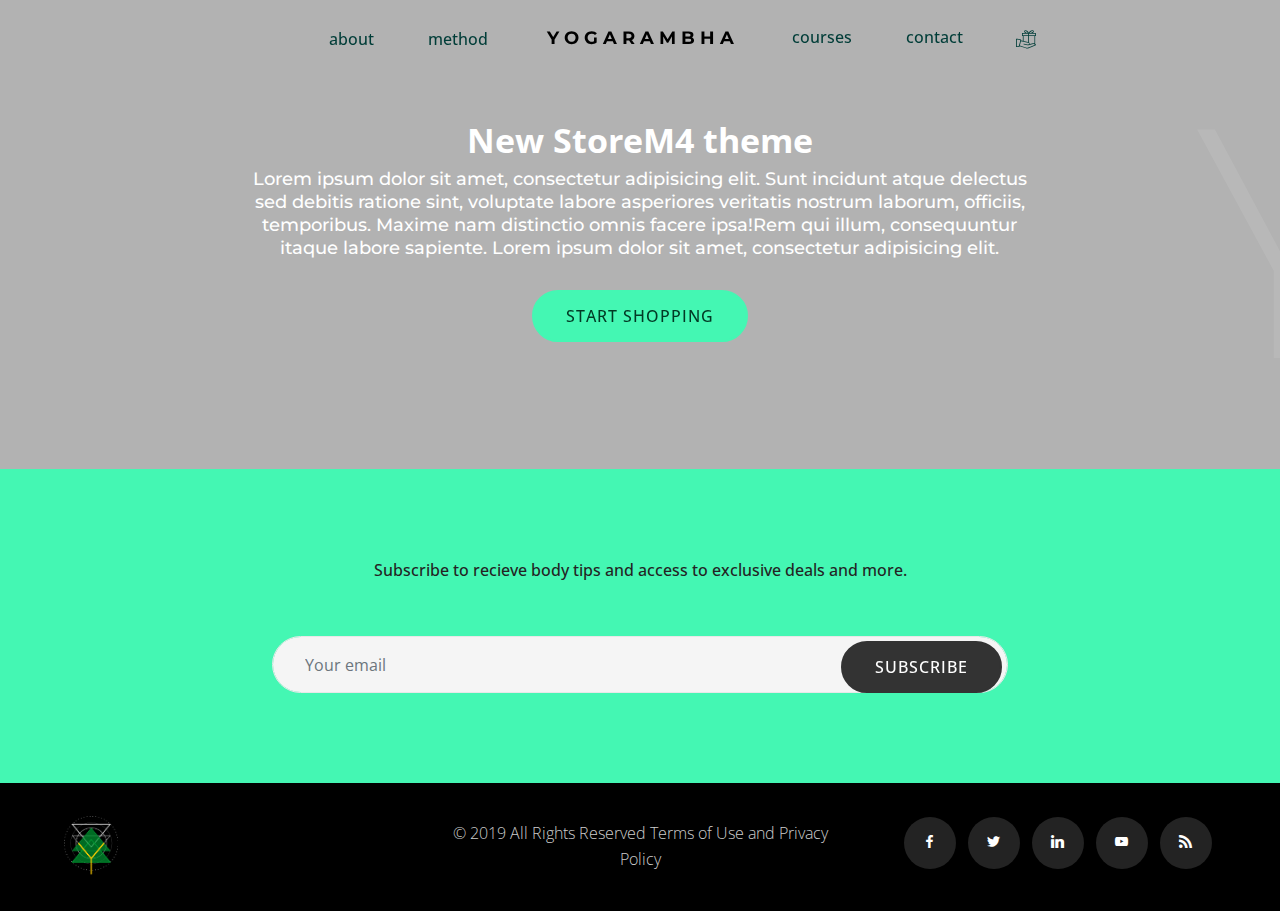
==== about.html @ dd29c2f8 "create github pages" ====
<!DOCTYPE html>
<html >
<head>
  
  <meta charset="UTF-8">
  <meta http-equiv="X-UA-Compatible" content="IE=edge">
  
  <meta name="viewport" content="width=device-width, initial-scale=1, minimum-scale=1">
  <link rel="shortcut icon" href="assets/images/yogarambha-logo-tree-1-122x1721.png" type="image/x-icon">
  <meta name="description" content="">
  <title>About Yogarambha</title>
  <link rel="stylesheet" href="assets/icon54-v4/style.css">
  <link rel="stylesheet" href="assets/web/assets/mobirise-icons/mobirise-icons.css">
  <link rel="stylesheet" href="assets/soundcloud-plugin/style.css">
  <link rel="stylesheet" href="assets/bootstrap/css/bootstrap.min.css">
  <link rel="stylesheet" href="assets/bootstrap/css/bootstrap-grid.min.css">
  <link rel="stylesheet" href="assets/bootstrap/css/bootstrap-reboot.min.css">
  <link rel="stylesheet" href="assets/dropdown/css/style.css">
  <link rel="stylesheet" href="assets/socicon/css/styles.css">
  <link rel="stylesheet" href="assets/theme/css/style.css">
  <link rel="stylesheet" href="assets/mobirise/css/mbr-additional.css" type="text/css">
  
  
  
</head>
<body>
  <section class="menu popup-btn-cards cid-r96PkNxbsT" once="menu" id="menu2-25">

    
    

    <nav class="navbar navbar-dropdown navbar-fixed-top navbar-expand-lg">
        <div class="mbr-overlay" style="opacity: 0.9;"></div>

      
      <div class="collapse navbar-collapse" id="navbarSupportedContent">
            
        <div class="left-menu">
          <ul class="navbar-nav nav-dropdown" data-app-modern-menu="true"><li class="nav-item">
                  <a class="nav-link link text-primary display-4" href="index.html">
                      about</a>
              </li>
              <li class="nav-item">
                  <a class="nav-link link text-primary display-4" href="index.html">method</a>
              </li></ul>
        </div>

        <div class="brand-container">
          <div class="navbar-brand">
              
              <span class="navbar-caption-wrap"><a class="navbar-caption text-info display-5" href="index.html">
                      Y O G A R A M B H A</a></span>
          </div>
        </div>

        <div class="right-menu">
          <ul class="navbar-nav nav-dropdown" data-app-modern-menu="true"><li class="nav-item">
                <a class="nav-link link text-primary display-4" href="index.html">courses</a>
            </li>
            <li class="nav-item">
                <a class="nav-link link text-primary display-4" href="index.html">contact</a>
            </li><li class="nav-item"><a class="nav-link link text-primary display-4" href="https://vivekadvani.com" target="_blank"><span class="icon54-v4-giving-gift mbr-iconfont mbr-iconfont-btn" style="font-size: 20px; color: rgb(0, 61, 56);"></span></a></li></ul>
        </div>
      </div>

          <button class="navbar-toggler" type="button" data-toggle="collapse" data-target="#navbarSupportedContent" aria-controls="navbarNavAltMarkup" aria-expanded="false" aria-label="Toggle navigation">
            <div class="hamburger">
                <span></span>
                <span></span>
                <span></span>
                <span></span>
            </div>
          </button>
    </nav>
</section>

<section class="header9 cid-rjGkgt95mZ" data-bg-video="https://youtu.be/On-RaNTeHNg" id="header9-28">

    

    <div class="mbr-overlay" style="opacity: 0.5; background-color: rgb(118, 118, 118);">
    </div>

    <div class="animated-text-background display-1" style="color: rgb(239, 239, 239); opacity: 0.1; font-size: 20rem;">
        <span class="animated-element" data-speed="60" data-word="Y  O  G  A  R  A  M  B  H  A">
        </span>
    </div>
    <div class="container-fluid">
        <div class="row justify-content-center">
            <div class="col-md-10 col-lg-8 align-center mbr-white">
                <h1 class="mbr-section-title mbr-bold mbr-fonts-style display-1">
                    New StoreM4 theme
                </h1>
                <h2 class="mbr-section-subtitle pb-3 mbr-fonts-style display-5">
                    Lorem ipsum dolor sit amet, consectetur adipisicing elit. Sunt incidunt atque delectus sed debitis ratione sint, voluptate labore asperiores veritatis nostrum laborum, officiis, temporibus. Maxime nam distinctio omnis facere ipsa!Rem qui illum, consequuntur itaque labore sapiente. Lorem ipsum dolor sit amet, consectetur adipisicing elit.
                </h2>
                <div class="mbr-section-btn">
                    <a class="btn-secondary btn btn-md display-4" type="submit">START SHOPPING</a>
                </div>
            </div>
        </div>
    </div>
    
</section>

<section once="" class="cid-rjFoEXDUlY" id="form4-26">

    

    

    <div class="container">
        <div class="row align-center justify-content-center align-items-center">
            <div class="col-md-10 form-section">
                
                
                <h2 class="mbr-section-subtitle mbr-fonts-style pt-3 display-7">Subscribe to recieve body tips and access to exclusive deals and more.</h2>
                <div class="input-form pt-5">
                    <div class="form1" data-form-type="formoid">
                        <div data-form-alert="" hidden="">Thanks for signing up!
                        </div>
                        <form class="mbr-form" action="https://mobirise.com/" method="post" data-form-title="My Mobirise Form"><input type="hidden" name="email" data-form-email="true" value="MdeEKXF8Y7vHuPj5jtmHyHuUCfGnSWQQDnav9XW/zNsUb2P+awMBgOfG4jDu1L5pLxrfE/+k/tJ3aEvQmfUZvziSKOnMFushT7rPqJIQK0EvAq/knWTbObdWiRXxnwl1">
                              <input type="email" class="form-control input-sm input-inverse special-form" name="email" data-form-field="Email" placeholder="Your email" required="" id="email-form4-26">
                              <div class="mbr-section-btn input-group-btn">
                                   <button href="#" class="btn btn-black display-4" type="submit" role="button">SUBSCRIBE
                                   </button>
                              </div>
                        </form>
                    </div>
                  </div>
            </div>
        </div>
    </div>
</section>

<section class="cid-r9urQGNcQ9" id="footer2-27">

    

    

    <div class="container-fluid">
        <div class="row align-center justify-content-center align-items-center">
            <div class="logo-section col-sm-12 col-lg-4">
                <a href="#"><img src="assets/images/yogarambha-logo-tree-1-122x172.png" height="128" alt="Yogarambha" title="" style="height: 3.8rem;">
                </a>
            </div>
            <div class="col-sm-12 col-lg-4 mbr-text mbr-fonts-style mbr-light display-7">
                © 2019 All Rights Reserved Terms of Use and Privacy Policy
            </div>
            <div class="social-media col-sm-12 col-lg-4">
                <ul>
                    <li>
                      <a class="icon-transition" href="#">
                        <span class="mbr-iconfont socicon-facebook socicon"></span>
                      </a>
                    </li>
                    <li>
                      <a class="icon-transition" href="#">
                        <span class="mbr-iconfont socicon-twitter socicon"></span>
                      </a>
                    </li>
                    <li>
                      <a class="icon-transition" href="#">
                        <span class="mbr-iconfont socicon-linkedin socicon"></span>
                      </a>
                    </li>
                    <li>
                      <a class="icon-transition" href="#">
                        <span class="mbr-iconfont socicon-youtube socicon"></span>
                      </a>
                    </li>
                    <li>
                      <a class="icon-transition" href="#">
                        <span class="mbr-iconfont socicon-rss socicon" style=""></span>
                      </a>
                    </li>
                </ul>
            </div>
        </div>
    </div>
</section>


  <script src="assets/web/assets/jquery/jquery.min.js"></script>
  <script src="assets/popper/popper.min.js"></script>
  <script src="assets/bootstrap/js/bootstrap.min.js"></script>
  <script src="assets/dropdown/js/script.min.js"></script>
  <script src="assets/mbr-animated-bg-text/mbr-animated-bg-text.js"></script>
  <script src="assets/ytplayer/jquery.mb.ytplayer.min.js"></script>
  <script src="assets/vimeoplayer/jquery.mb.vimeo_player.js"></script>
  <script src="assets/smoothscroll/smooth-scroll.js"></script>
  <script src="assets/touchswipe/jquery.touch-swipe.min.js"></script>
  <script src="assets/theme/js/script.js"></script>
  <script src="assets/formoid/formoid.min.js"></script>
  
  
</body>
</html>
---- assets/icon54-v4/style.css ----
@font-face {
    font-family: 'icon54-v4';
    src: url('fonts/icon54-v4.eot?9rlj2v');
    src: url('fonts/icon54-v4.eot?9rlj2v#iefix') format('embedded-opentype'),
        url('fonts/icon54-v4.ttf?9rlj2v') format('truetype'),
        url('fonts/icon54-v4.woff?9rlj2v') format('woff'),
        url('fonts/icon54-v4.svg?9rlj2v#icon54-v4') format('svg');
    font-weight: normal;
    font-style: normal;
}

[class^='icon54-v4-'],
[class*=' icon54-v4-'] {
    /* use !important to prevent issues with browser extensions that change fonts */
    font-family: 'icon54-v4' !important;
    speak: none;
    font-style: normal;
    font-weight: normal;
    font-variant: normal;
    text-transform: none;
    line-height: 1;

    /* Better Font Rendering =========== */
    -webkit-font-smoothing: antialiased;
    -moz-osx-font-smoothing: grayscale;
}

.icon54-v4-d-box::before {
    content: '\e900';
}
.icon54-v4-d-cube::before {
    content: '\e901';
}
.icon54-v4-accessible::before {
    content: '\e902';
}
.icon54-v4-active-protection::before {
    content: '\e903';
}
.icon54-v4-add-event::before {
    content: '\e904';
}
.icon54-v4-add-shopping-cart::before {
    content: '\e905';
}
.icon54-v4-add-user-2::before {
    content: '\e906';
}
.icon54-v4-add-user::before {
    content: '\e907';
}
.icon54-v4-add-users::before {
    content: '\e908';
}
.icon54-v4-add::before {
    content: '\e909';
}
.icon54-v4-adjustments::before {
    content: '\e90a';
}
.icon54-v4-airplane::before {
    content: '\e90b';
}
.icon54-v4-alarm::before {
    content: '\e90c';
}
.icon54-v4-alcohol-drink::before {
    content: '\e90d';
}
.icon54-v4-anchor::before {
    content: '\e90e';
}
.icon54-v4-android::before {
    content: '\e90f';
}
.icon54-v4-announcement::before {
    content: '\e910';
}
.icon54-v4-anonymus-2::before {
    content: '\e911';
}
.icon54-v4-anonymus::before {
    content: '\e912';
}
.icon54-v4-answer-2::before {
    content: '\e913';
}
.icon54-v4-answer-3::before {
    content: '\e914';
}
.icon54-v4-answer::before {
    content: '\e915';
}
.icon54-v4-apron::before {
    content: '\e916';
}
.icon54-v4-archive-file::before {
    content: '\e917';
}
.icon54-v4-archive::before {
    content: '\e918';
}
.icon54-v4-armchair-1::before {
    content: '\e919';
}
.icon54-v4-armchair-2::before {
    content: '\e91a';
}
.icon54-v4-armchair-3::before {
    content: '\e91b';
}
.icon54-v4-armchair-4::before {
    content: '\e91c';
}
.icon54-v4-artifical-intelligence-1::before {
    content: '\e91d';
}
.icon54-v4-artifical-intelligence-2::before {
    content: '\e91e';
}
.icon54-v4-artist::before {
    content: '\e91f';
}
.icon54-v4-assignment::before {
    content: '\e920';
}
.icon54-v4-astronaut::before {
    content: '\e921';
}
.icon54-v4-at-symbol-2::before {
    content: '\e922';
}
.icon54-v4-at-symbol-3::before {
    content: '\e923';
}
.icon54-v4-at-symbol::before {
    content: '\e924';
}
.icon54-v4-at::before {
    content: '\e925';
}
.icon54-v4-atlas::before {
    content: '\e926';
}
.icon54-v4-attach-2::before {
    content: '\e927';
}
.icon54-v4-attach-3::before {
    content: '\e928';
}
.icon54-v4-attach-user::before {
    content: '\e929';
}
.icon54-v4-audio::before {
    content: '\e92a';
}
.icon54-v4-avatar-chef::before {
    content: '\e92b';
}
.icon54-v4-back-arrow::before {
    content: '\e92c';
}
.icon54-v4-badminton::before {
    content: '\e92d';
}
.icon54-v4-baguette::before {
    content: '\e92e';
}
.icon54-v4-bald-man::before {
    content: '\e92f';
}
.icon54-v4-balloons-1::before {
    content: '\e930';
}
.icon54-v4-balloons-2::before {
    content: '\e931';
}
.icon54-v4-baloon::before {
    content: '\e932';
}
.icon54-v4-banknote::before {
    content: '\e933';
}
.icon54-v4-bar-chart-2::before {
    content: '\e934';
}
.icon54-v4-bar-chart::before {
    content: '\e935';
}
.icon54-v4-barbeque::before {
    content: '\e936';
}
.icon54-v4-bat::before {
    content: '\e937';
}
.icon54-v4-batman::before {
    content: '\e938';
}
.icon54-v4-battery-charge::before {
    content: '\e939';
}
.icon54-v4-battery-full::before {
    content: '\e93a';
}
.icon54-v4-battery-half::before {
    content: '\e93b';
}
.icon54-v4-battery-low::before {
    content: '\e93c';
}
.icon54-v4-beach-sign::before {
    content: '\e93d';
}
.icon54-v4-bed-1::before {
    content: '\e93e';
}
.icon54-v4-bed-2::before {
    content: '\e93f';
}
.icon54-v4-bed-3::before {
    content: '\e940';
}
.icon54-v4-bed-4::before {
    content: '\e941';
}
.icon54-v4-bed-5::before {
    content: '\e942';
}
.icon54-v4-beer-glass::before {
    content: '\e943';
}
.icon54-v4-beer::before {
    content: '\e944';
}
.icon54-v4-bell-2::before {
    content: '\e945';
}
.icon54-v4-bell-3::before {
    content: '\e946';
}
.icon54-v4-bell-4::before {
    content: '\e947';
}
.icon54-v4-bell-alarm::before {
    content: '\e948';
}
.icon54-v4-bell::before {
    content: '\e949';
}
.icon54-v4-bender::before {
    content: '\e94a';
}
.icon54-v4-bikini::before {
    content: '\e94b';
}
.icon54-v4-bill-2::before {
    content: '\e94c';
}
.icon54-v4-bill::before {
    content: '\e94d';
}
.icon54-v4-birthay-hat-2::before {
    content: '\e94e';
}
.icon54-v4-birthday-1::before {
    content: '\e94f';
}
.icon54-v4-birthday-2::before {
    content: '\e950';
}
.icon54-v4-birthday-cake-1::before {
    content: '\e951';
}
.icon54-v4-birthday-cake-2::before {
    content: '\e952';
}
.icon54-v4-birthday-card::before {
    content: '\e953';
}
.icon54-v4-birthday-decoration-1::before {
    content: '\e954';
}
.icon54-v4-birthday-decoration-2::before {
    content: '\e955';
}
.icon54-v4-birthday-decoration-3::before {
    content: '\e956';
}
.icon54-v4-birthday-greetings-1::before {
    content: '\e957';
}
.icon54-v4-birthday-hat3::before {
    content: '\e958';
}
.icon54-v4-birthday-invitation::before {
    content: '\e959';
}
.icon54-v4-birthday-message-1::before {
    content: '\e95a';
}
.icon54-v4-birthday-message-2::before {
    content: '\e95b';
}
.icon54-v4-birthday-party::before {
    content: '\e95c';
}
.icon54-v4-birthday-picture::before {
    content: '\e95d';
}
.icon54-v4-birthday-song::before {
    content: '\e95e';
}
.icon54-v4-birthyday-hat-1::before {
    content: '\e95f';
}
.icon54-v4-bitcoin-2::before {
    content: '\e960';
}
.icon54-v4-bitcoin-3::before {
    content: '\e961';
}
.icon54-v4-bitcoin::before {
    content: '\e962';
}
.icon54-v4-black-cat::before {
    content: '\e963';
}
.icon54-v4-blende::before {
    content: '\e964';
}
.icon54-v4-blender::before {
    content: '\e965';
}
.icon54-v4-bllboy::before {
    content: '\e966';
}
.icon54-v4-bloody-axe::before {
    content: '\e967';
}
.icon54-v4-bloody-knife::before {
    content: '\e968';
}
.icon54-v4-blueprint::before {
    content: '\e969';
}
.icon54-v4-bluetooth::before {
    content: '\e96a';
}
.icon54-v4-boat::before {
    content: '\e96b';
}
.icon54-v4-bone-hand::before {
    content: '\e96c';
}
.icon54-v4-bones::before {
    content: '\e96d';
}
.icon54-v4-book::before {
    content: '\e96e';
}
.icon54-v4-bookmarrk::before {
    content: '\e96f';
}
.icon54-v4-bottle-opener::before {
    content: '\e970';
}
.icon54-v4-bow-tie::before {
    content: '\e971';
}
.icon54-v4-box::before {
    content: '\e972';
}
.icon54-v4-brake-link::before {
    content: '\e973';
}
.icon54-v4-bread-and-wine::before {
    content: '\e974';
}
.icon54-v4-bread-knife::before {
    content: '\e975';
}
.icon54-v4-bricks::before {
    content: '\e976';
}
.icon54-v4-bride::before {
    content: '\e977';
}
.icon54-v4-briefcase::before {
    content: '\e978';
}
.icon54-v4-bring-down-2::before {
    content: '\e979';
}
.icon54-v4-bring-down-3::before {
    content: '\e97a';
}
.icon54-v4-bring-down::before {
    content: '\e97b';
}
.icon54-v4-bring-up-2::before {
    content: '\e97c';
}
.icon54-v4-bring-up-3::before {
    content: '\e97d';
}
.icon54-v4-bring-up::before {
    content: '\e97e';
}
.icon54-v4-brush::before {
    content: '\e97f';
}
.icon54-v4-bucket::before {
    content: '\e980';
}
.icon54-v4-bug::before {
    content: '\e981';
}
.icon54-v4-building-construction::before {
    content: '\e982';
}
.icon54-v4-building::before {
    content: '\e983';
}
.icon54-v4-bunk-beds::before {
    content: '\e984';
}
.icon54-v4-bunny-2::before {
    content: '\e985';
}
.icon54-v4-bunny::before {
    content: '\e986';
}
.icon54-v4-business-man-1::before {
    content: '\e987';
}
.icon54-v4-business-man-2::before {
    content: '\e988';
}
.icon54-v4-business-woman-1::before {
    content: '\e989';
}
.icon54-v4-business-woman-2::before {
    content: '\e98a';
}
.icon54-v4-cad-1::before {
    content: '\e98b';
}
.icon54-v4-cad-2::before {
    content: '\e98c';
}
.icon54-v4-cad-3::before {
    content: '\e98d';
}
.icon54-v4-cad-compasses::before {
    content: '\e98e';
}
.icon54-v4-cad-file::before {
    content: '\e98f';
}
.icon54-v4-cad-paper::before {
    content: '\e990';
}
.icon54-v4-cad-papers::before {
    content: '\e991';
}
.icon54-v4-cad-pencil::before {
    content: '\e992';
}
.icon54-v4-cake-knife::before {
    content: '\e993';
}
.icon54-v4-cake-piece::before {
    content: '\e994';
}
.icon54-v4-cake-slice::before {
    content: '\e995';
}
.icon54-v4-cake::before {
    content: '\e996';
}
.icon54-v4-calculator::before {
    content: '\e997';
}
.icon54-v4-calendar::before {
    content: '\e998';
}
.icon54-v4-callendar::before {
    content: '\e999';
}
.icon54-v4-camera-1::before {
    content: '\e99a';
}
.icon54-v4-camera-2::before {
    content: '\e99b';
}
.icon54-v4-candle-light::before {
    content: '\e99c';
}
.icon54-v4-candle::before {
    content: '\e99d';
}
.icon54-v4-candy-holder::before {
    content: '\e99e';
}
.icon54-v4-candy::before {
    content: '\e99f';
}
.icon54-v4-canlestick::before {
    content: '\e9a0';
}
.icon54-v4-captain-america::before {
    content: '\e9a1';
}
.icon54-v4-captain::before {
    content: '\e9a2';
}
.icon54-v4-captin-hat::before {
    content: '\e9a3';
}
.icon54-v4-car-2::before {
    content: '\e9a4';
}
.icon54-v4-car-3::before {
    content: '\e9a5';
}
.icon54-v4-car::before {
    content: '\e9a6';
}
.icon54-v4-castle::before {
    content: '\e9a7';
}
.icon54-v4-cauldron::before {
    content: '\e9a8';
}
.icon54-v4-celebration-glasses::before {
    content: '\e9a9';
}
.icon54-v4-cemetery-1::before {
    content: '\e9aa';
}
.icon54-v4-cemetery-2::before {
    content: '\e9ab';
}
.icon54-v4-cezve::before {
    content: '\e9ac';
}
.icon54-v4-champagne-in-ice-bucket::before {
    content: '\e9ad';
}
.icon54-v4-champagne-open::before {
    content: '\e9ae';
}
.icon54-v4-champagne::before {
    content: '\e9af';
}
.icon54-v4-charlie-chaplin::before {
    content: '\e9b0';
}
.icon54-v4-check-1::before {
    content: '\e9b1';
}
.icon54-v4-check-2::before {
    content: '\e9b2';
}
.icon54-v4-chef::before {
    content: '\e9b3';
}
.icon54-v4-chef\'s-hat-1::before {
 content: '\e9b4';

}
.icon54-v4-chef\'s-hat-2::before {
 content: '\e9b5';

}
.icon54-v4-chicken-2::before {
    content: '\e9b6';
}
.icon54-v4-chicken-3::before {
    content: '\e9b7';
}
.icon54-v4-chicken::before {
    content: '\e9b8';
}
.icon54-v4-chilled-champagne::before {
    content: '\e9b9';
}
.icon54-v4-chopsticks::before {
    content: '\e9ba';
}
.icon54-v4-church-bells::before {
    content: '\e9bb';
}
.icon54-v4-church::before {
    content: '\e9bc';
}
.icon54-v4-claptrap::before {
    content: '\e9bd';
}
.icon54-v4-clock::before {
    content: '\e9be';
}
.icon54-v4-close::before {
    content: '\e9bf';
}
.icon54-v4-cloud-2::before {
    content: '\e9c0';
}
.icon54-v4-cloud-3::before {
    content: '\e9c1';
}
.icon54-v4-cloud-off::before {
    content: '\e9c2';
}
.icon54-v4-cloud::before {
    content: '\e9c3';
}
.icon54-v4-clown-2::before {
    content: '\e9c4';
}
.icon54-v4-clown::before {
    content: '\e9c5';
}
.icon54-v4-cobweb-1::before {
    content: '\e9c6';
}
.icon54-v4-cobweb-2::before {
    content: '\e9c7';
}
.icon54-v4-cocktail::before {
    content: '\e9c8';
}
.icon54-v4-coding::before {
    content: '\e9c9';
}
.icon54-v4-coffee-maker::before {
    content: '\e9ca';
}
.icon54-v4-coffin::before {
    content: '\e9cb';
}
.icon54-v4-cold::before {
    content: '\e9cc';
}
.icon54-v4-collaboration::before {
    content: '\e9cd';
}
.icon54-v4-compass::before {
    content: '\e9ce';
}
.icon54-v4-computer::before {
    content: '\e9cf';
}
.icon54-v4-confetti-1::before {
    content: '\e9d0';
}
.icon54-v4-confetti-2::before {
    content: '\e9d1';
}
.icon54-v4-connection::before {
    content: '\e9d2';
}
.icon54-v4-construction-plan::before {
    content: '\e9d3';
}
.icon54-v4-cookbook::before {
    content: '\e9d4';
}
.icon54-v4-cooker-hood::before {
    content: '\e9d5';
}
.icon54-v4-cooker::before {
    content: '\e9d6';
}
.icon54-v4-cooler::before {
    content: '\e9d7';
}
.icon54-v4-copyright-2::before {
    content: '\e9d8';
}
.icon54-v4-copyright-3::before {
    content: '\e9d9';
}
.icon54-v4-copyright::before {
    content: '\e9da';
}
.icon54-v4-cord::before {
    content: '\e9db';
}
.icon54-v4-corkscrew::before {
    content: '\e9dc';
}
.icon54-v4-corn-candy::before {
    content: '\e9dd';
}
.icon54-v4-corner-tub::before {
    content: '\e9de';
}
.icon54-v4-course::before {
    content: '\e9df';
}
.icon54-v4-cowboy::before {
    content: '\e9e0';
}
.icon54-v4-creative-commun-2::before {
    content: '\e9e1';
}
.icon54-v4-creative-commun-3::before {
    content: '\e9e2';
}
.icon54-v4-creative-commun::before {
    content: '\e9e3';
}
.icon54-v4-credit-card::before {
    content: '\e9e4';
}
.icon54-v4-crescent::before {
    content: '\e9e5';
}
.icon54-v4-criminal::before {
    content: '\e9e6';
}
.icon54-v4-crop::before {
    content: '\e9e7';
}
.icon54-v4-crow::before {
    content: '\e9e8';
}
.icon54-v4-cup::before {
    content: '\e9e9';
}
.icon54-v4-cupcake::before {
    content: '\e9ea';
}
.icon54-v4-cut::before {
    content: '\e9eb';
}
.icon54-v4-cutlery-decoration::before {
    content: '\e9ec';
}
.icon54-v4-cutlery-set::before {
    content: '\e9ed';
}
.icon54-v4-cutlery::before {
    content: '\e9ee';
}
.icon54-v4-cutting-board-1::before {
    content: '\e9ef';
}
.icon54-v4-cutting-board-2::before {
    content: '\e9f0';
}
.icon54-v4-daffodil::before {
    content: '\e9f1';
}
.icon54-v4-darth-vader::before {
    content: '\e9f2';
}
.icon54-v4-dashed-frame-1::before {
    content: '\e9f3';
}
.icon54-v4-dashed-frame-2::before {
    content: '\e9f4';
}
.icon54-v4-dashed-frame-3::before {
    content: '\e9f5';
}
.icon54-v4-dashed-frame-4::before {
    content: '\e9f6';
}
.icon54-v4-dashed-frame-5::before {
    content: '\e9f7';
}
.icon54-v4-dashed-frame-6::before {
    content: '\e9f8';
}
.icon54-v4-dashed-frame-7::before {
    content: '\e9f9';
}
.icon54-v4-dashed-frame-8::before {
    content: '\e9fa';
}
.icon54-v4-dashed-frame-9::before {
    content: '\e9fb';
}
.icon54-v4-dashed-frame-10::before {
    content: '\e9fc';
}
.icon54-v4-dashed-frame-11::before {
    content: '\e9fd';
}
.icon54-v4-dashed-frame-12::before {
    content: '\e9fe';
}
.icon54-v4-dashed-frame-13::before {
    content: '\e9ff';
}
.icon54-v4-dashed-frame-14::before {
    content: '\ea00';
}
.icon54-v4-dashed-frame-15::before {
    content: '\ea01';
}
.icon54-v4-dashed-frame-16::before {
    content: '\ea02';
}
.icon54-v4-dashed-frame-17::before {
    content: '\ea03';
}
.icon54-v4-dashed-frame-18::before {
    content: '\ea04';
}
.icon54-v4-dashed-frame-19::before {
    content: '\ea05';
}
.icon54-v4-dashed-frame-20::before {
    content: '\ea06';
}
.icon54-v4-dashed-frame-21::before {
    content: '\ea07';
}
.icon54-v4-dashed-frame-22::before {
    content: '\ea08';
}
.icon54-v4-dashed-frame-23::before {
    content: '\ea09';
}
.icon54-v4-dashed-frame-24::before {
    content: '\ea0a';
}
.icon54-v4-dashed-frame-25::before {
    content: '\ea0b';
}
.icon54-v4-dashed-frame-26::before {
    content: '\ea0c';
}
.icon54-v4-dashed-frame-27::before {
    content: '\ea0d';
}
.icon54-v4-dashed-frame-28::before {
    content: '\ea0e';
}
.icon54-v4-dashed-frame-29::before {
    content: '\ea0f';
}
.icon54-v4-dashed-frame-30::before {
    content: '\ea10';
}
.icon54-v4-dashed-frame-31::before {
    content: '\ea11';
}
.icon54-v4-dashed-frame-32::before {
    content: '\ea12';
}
.icon54-v4-dashed-frame-33::before {
    content: '\ea13';
}
.icon54-v4-dashed-frame-34::before {
    content: '\ea14';
}
.icon54-v4-dashed-frame-35::before {
    content: '\ea15';
}
.icon54-v4-database-2::before {
    content: '\ea16';
}
.icon54-v4-database-3::before {
    content: '\ea17';
}
.icon54-v4-database::before {
    content: '\ea18';
}
.icon54-v4-deactivate-protection::before {
    content: '\ea19';
}
.icon54-v4-deckchair::before {
    content: '\ea1a';
}
.icon54-v4-delete-user-2::before {
    content: '\ea1b';
}
.icon54-v4-delete-user::before {
    content: '\ea1c';
}
.icon54-v4-delete-users::before {
    content: '\ea1d';
}
.icon54-v4-design-mug::before {
    content: '\ea1e';
}
.icon54-v4-design::before {
    content: '\ea1f';
}
.icon54-v4-desk-1::before {
    content: '\ea20';
}
.icon54-v4-desk-2::before {
    content: '\ea21';
}
.icon54-v4-desk-3::before {
    content: '\ea22';
}
.icon54-v4-dessert::before {
    content: '\ea23';
}
.icon54-v4-devil\'s-fork::before {
 content: '\ea24';

}
.icon54-v4-diamond::before {
    content: '\ea25';
}
.icon54-v4-dice::before {
    content: '\ea26';
}
.icon54-v4-dictator::before {
    content: '\ea27';
}
.icon54-v4-disabled-user-2::before {
    content: '\ea28';
}
.icon54-v4-disabled-user::before {
    content: '\ea29';
}
.icon54-v4-disabled-users::before {
    content: '\ea2a';
}
.icon54-v4-disc::before {
    content: '\ea2b';
}
.icon54-v4-disco-ball::before {
    content: '\ea2c';
}
.icon54-v4-dismiss-user-2::before {
    content: '\ea2d';
}
.icon54-v4-dismiss-user::before {
    content: '\ea2e';
}
.icon54-v4-dismiss-users::before {
    content: '\ea2f';
}
.icon54-v4-dispatcher-1::before {
    content: '\ea30';
}
.icon54-v4-dispatcher-2::before {
    content: '\ea31';
}
.icon54-v4-diver::before {
    content: '\ea32';
}
.icon54-v4-diving-mask::before {
    content: '\ea33';
}
.icon54-v4-dj::before {
    content: '\ea34';
}
.icon54-v4-doctor::before {
    content: '\ea35';
}
.icon54-v4-dollar-2::before {
    content: '\ea36';
}
.icon54-v4-dollar-3::before {
    content: '\ea37';
}
.icon54-v4-dollar::before {
    content: '\ea38';
}
.icon54-v4-dolphin::before {
    content: '\ea39';
}
.icon54-v4-done-2::before {
    content: '\ea3a';
}
.icon54-v4-done-3::before {
    content: '\ea3b';
}
.icon54-v4-done::before {
    content: '\ea3c';
}
.icon54-v4-door::before {
    content: '\ea3d';
}
.icon54-v4-download-2::before {
    content: '\ea3e';
}
.icon54-v4-download-3::before {
    content: '\ea3f';
}
.icon54-v4-download-cloud::before {
    content: '\ea40';
}
.icon54-v4-download::before {
    content: '\ea41';
}
.icon54-v4-dracula::before {
    content: '\ea42';
}
.icon54-v4-drive::before {
    content: '\ea43';
}
.icon54-v4-earth::before {
    content: '\ea44';
}
.icon54-v4-easter-basket::before {
    content: '\ea45';
}
.icon54-v4-easter-celebration::before {
    content: '\ea46';
}
.icon54-v4-easter-egg-1::before {
    content: '\ea47';
}
.icon54-v4-easter-egg-2::before {
    content: '\ea48';
}
.icon54-v4-easter-egg-3::before {
    content: '\ea49';
}
.icon54-v4-easter-message::before {
    content: '\ea4a';
}
.icon54-v4-easter-willow::before {
    content: '\ea4b';
}
.icon54-v4-eat-in-kitchen::before {
    content: '\ea4c';
}
.icon54-v4-eco-friendly-2::before {
    content: '\ea4d';
}
.icon54-v4-eco-friendly-3::before {
    content: '\ea4e';
}
.icon54-v4-eco-friendly::before {
    content: '\ea4f';
}
.icon54-v4-ed-209::before {
    content: '\ea50';
}
.icon54-v4-egg-beater::before {
    content: '\ea51';
}
.icon54-v4-egg-painting::before {
    content: '\ea52';
}
.icon54-v4-egg-timer::before {
    content: '\ea53';
}
.icon54-v4-egg::before {
    content: '\ea54';
}
.icon54-v4-eggs-1::before {
    content: '\ea55';
}
.icon54-v4-eggs-2::before {
    content: '\ea56';
}
.icon54-v4-eject::before {
    content: '\ea57';
}
.icon54-v4-engagement-1::before {
    content: '\ea58';
}
.icon54-v4-engagement-2::before {
    content: '\ea59';
}
.icon54-v4-equalizer::before {
    content: '\ea5a';
}
.icon54-v4-error-mark::before {
    content: '\ea5b';
}
.icon54-v4-error::before {
    content: '\ea5c';
}
.icon54-v4-eudder::before {
    content: '\ea5d';
}
.icon54-v4-euro-2::before {
    content: '\ea5e';
}
.icon54-v4-euro-3::before {
    content: '\ea5f';
}
.icon54-v4-euro::before {
    content: '\ea60';
}
.icon54-v4-eva::before {
    content: '\ea61';
}
.icon54-v4-event-2::before {
    content: '\ea62';
}
.icon54-v4-event-reminder::before {
    content: '\ea63';
}
.icon54-v4-event-ticket::before {
    content: '\ea64';
}
.icon54-v4-event::before {
    content: '\ea65';
}
.icon54-v4-eye::before {
    content: '\ea66';
}
.icon54-v4-eyeball::before {
    content: '\ea67';
}
.icon54-v4-farmer::before {
    content: '\ea68';
}
.icon54-v4-feather-pen::before {
    content: '\ea69';
}
.icon54-v4-female::before {
    content: '\ea6a';
}
.icon54-v4-file-1::before {
    content: '\ea6b';
}
.icon54-v4-file-2::before {
    content: '\ea6c';
}
.icon54-v4-filleting-knife::before {
    content: '\ea6d';
}
.icon54-v4-fingerprint::before {
    content: '\ea6e';
}
.icon54-v4-firefigyhter::before {
    content: '\ea6f';
}
.icon54-v4-firework-1::before {
    content: '\ea70';
}
.icon54-v4-firework-2::before {
    content: '\ea71';
}
.icon54-v4-fish::before {
    content: '\ea72';
}
.icon54-v4-flag::before {
    content: '\ea73';
}
.icon54-v4-flash::before {
    content: '\ea74';
}
.icon54-v4-flashlight::before {
    content: '\ea75';
}
.icon54-v4-flip-flops::before {
    content: '\ea76';
}
.icon54-v4-float::before {
    content: '\ea77';
}
.icon54-v4-flowchart::before {
    content: '\ea78';
}
.icon54-v4-flowers::before {
    content: '\ea79';
}
.icon54-v4-folder::before {
    content: '\ea7a';
}
.icon54-v4-food-photo::before {
    content: '\ea7b';
}
.icon54-v4-fork::before {
    content: '\ea7c';
}
.icon54-v4-format-size::before {
    content: '\ea7d';
}
.icon54-v4-frame-1::before {
    content: '\ea7e';
}
.icon54-v4-frame-2::before {
    content: '\ea7f';
}
.icon54-v4-frame-3::before {
    content: '\ea80';
}
.icon54-v4-frame-4::before {
    content: '\ea81';
}
.icon54-v4-frame-5::before {
    content: '\ea82';
}
.icon54-v4-frame-6::before {
    content: '\ea83';
}
.icon54-v4-frame-7::before {
    content: '\ea84';
}
.icon54-v4-frame-8::before {
    content: '\ea85';
}
.icon54-v4-frame-9::before {
    content: '\ea86';
}
.icon54-v4-frame-10::before {
    content: '\ea87';
}
.icon54-v4-frame-11::before {
    content: '\ea88';
}
.icon54-v4-frame-12::before {
    content: '\ea89';
}
.icon54-v4-frame-13::before {
    content: '\ea8a';
}
.icon54-v4-frame-14::before {
    content: '\ea8b';
}
.icon54-v4-frame-15::before {
    content: '\ea8c';
}
.icon54-v4-frame-16::before {
    content: '\ea8d';
}
.icon54-v4-frame-17::before {
    content: '\ea8e';
}
.icon54-v4-frame-18::before {
    content: '\ea8f';
}
.icon54-v4-frame-19::before {
    content: '\ea90';
}
.icon54-v4-frame-20::before {
    content: '\ea91';
}
.icon54-v4-frame-21::before {
    content: '\ea92';
}
.icon54-v4-frame-22::before {
    content: '\ea93';
}
.icon54-v4-frame-23::before {
    content: '\ea94';
}
.icon54-v4-frame-24::before {
    content: '\ea95';
}
.icon54-v4-frame-25::before {
    content: '\ea96';
}
.icon54-v4-frame-26::before {
    content: '\ea97';
}
.icon54-v4-frame-27::before {
    content: '\ea98';
}
.icon54-v4-frame-28::before {
    content: '\ea99';
}
.icon54-v4-frame-29::before {
    content: '\ea9a';
}
.icon54-v4-frame-30::before {
    content: '\ea9b';
}
.icon54-v4-frame-31::before {
    content: '\ea9c';
}
.icon54-v4-frame-32::before {
    content: '\ea9d';
}
.icon54-v4-frame-33::before {
    content: '\ea9e';
}
.icon54-v4-frame-34::before {
    content: '\ea9f';
}
.icon54-v4-frame-35::before {
    content: '\eaa0';
}
.icon54-v4-frame-hole-1::before {
    content: '\eaa1';
}
.icon54-v4-frame-hole-2::before {
    content: '\eaa2';
}
.icon54-v4-frame-hole-3::before {
    content: '\eaa3';
}
.icon54-v4-frame-hole-4::before {
    content: '\eaa4';
}
.icon54-v4-frankenstein::before {
    content: '\eaa5';
}
.icon54-v4-freezer::before {
    content: '\eaa6';
}
.icon54-v4-full-moon::before {
    content: '\eaa7';
}
.icon54-v4-funnel::before {
    content: '\eaa8';
}
.icon54-v4-gaming-2::before {
    content: '\eaa9';
}
.icon54-v4-gaming-3::before {
    content: '\eaaa';
}
.icon54-v4-gaming::before {
    content: '\eaab';
}
.icon54-v4-gate::before {
    content: '\eaac';
}
.icon54-v4-ghost::before {
    content: '\eaad';
}
.icon54-v4-giving-gift::before {
    content: '\eaae';
}
.icon54-v4-glass-decoration::before {
    content: '\eaaf';
}
.icon54-v4-glass::before {
    content: '\eab0';
}
.icon54-v4-glasses::before {
    content: '\eab1';
}
.icon54-v4-global-user-2::before {
    content: '\eab2';
}
.icon54-v4-global-user::before {
    content: '\eab3';
}
.icon54-v4-global-users::before {
    content: '\eab4';
}
.icon54-v4-globe::before {
    content: '\eab5';
}
.icon54-v4-glowes::before {
    content: '\eab6';
}
.icon54-v4-graduated-man::before {
    content: '\eab7';
}
.icon54-v4-graduated-woman::before {
    content: '\eab8';
}
.icon54-v4-grater::before {
    content: '\eab9';
}
.icon54-v4-grill::before {
    content: '\eaba';
}
.icon54-v4-grim-reaper::before {
    content: '\eabb';
}
.icon54-v4-groom::before {
    content: '\eabc';
}
.icon54-v4-ham::before {
    content: '\eabd';
}
.icon54-v4-hand-2::before {
    content: '\eabe';
}
.icon54-v4-hand-blender::before {
    content: '\eabf';
}
.icon54-v4-hand::before {
    content: '\eac0';
}
.icon54-v4-hands-with-rings::before {
    content: '\eac1';
}
.icon54-v4-handshake::before {
    content: '\eac2';
}
.icon54-v4-harry-potter::before {
    content: '\eac3';
}
.icon54-v4-hat::before {
    content: '\eac4';
}
.icon54-v4-hatchet::before {
    content: '\eac5';
}
.icon54-v4-heart::before {
    content: '\eac6';
}
.icon54-v4-herb-knife::before {
    content: '\eac7';
}
.icon54-v4-hipster-girl::before {
    content: '\eac8';
}
.icon54-v4-hipster-guy::before {
    content: '\eac9';
}
.icon54-v4-home-2::before {
    content: '\eaca';
}
.icon54-v4-home-3::before {
    content: '\eacb';
}
.icon54-v4-home::before {
    content: '\eacc';
}
.icon54-v4-honey-dipper::before {
    content: '\eacd';
}
.icon54-v4-horn-1::before {
    content: '\eace';
}
.icon54-v4-horn-2::before {
    content: '\eacf';
}
.icon54-v4-horn::before {
    content: '\ead0';
}
.icon54-v4-hot-chocolate::before {
    content: '\ead1';
}
.icon54-v4-hot-drink-1::before {
    content: '\ead2';
}
.icon54-v4-hot-drink-2::before {
    content: '\ead3';
}
.icon54-v4-hot-drink::before {
    content: '\ead4';
}
.icon54-v4-hot-sauce::before {
    content: '\ead5';
}
.icon54-v4-hot-temperature::before {
    content: '\ead6';
}
.icon54-v4-house-construction::before {
    content: '\ead7';
}
.icon54-v4-house-plan::before {
    content: '\ead8';
}
.icon54-v4-house::before {
    content: '\ead9';
}
.icon54-v4-household-mixer::before {
    content: '\eada';
}
.icon54-v4-ice-lolly::before {
    content: '\eadb';
}
.icon54-v4-ice-skate::before {
    content: '\eadc';
}
.icon54-v4-icecream::before {
    content: '\eadd';
}
.icon54-v4-icicle::before {
    content: '\eade';
}
.icon54-v4-information::before {
    content: '\eadf';
}
.icon54-v4-invisible::before {
    content: '\eae0';
}
.icon54-v4-invitation-1::before {
    content: '\eae1';
}
.icon54-v4-invitation-2::before {
    content: '\eae2';
}
.icon54-v4-iron-giant::before {
    content: '\eae3';
}
.icon54-v4-island::before {
    content: '\eae4';
}
.icon54-v4-jacuzzi::before {
    content: '\eae5';
}
.icon54-v4-jason::before {
    content: '\eae6';
}
.icon54-v4-jing-jang::before {
    content: '\eae7';
}
.icon54-v4-k5-robot::before {
    content: '\eae8';
}
.icon54-v4-kettle::before {
    content: '\eae9';
}
.icon54-v4-key-1::before {
    content: '\eaea';
}
.icon54-v4-key-2::before {
    content: '\eaeb';
}
.icon54-v4-keyboard::before {
    content: '\eaec';
}
.icon54-v4-kid\'s-champagne::before {
 content: '\eaed';

}
.icon54-v4-kitchen-clock::before {
    content: '\eaee';
}
.icon54-v4-kitchen-scale::before {
    content: '\eaef';
}
.icon54-v4-kitchen-sink::before {
    content: '\eaf0';
}
.icon54-v4-kitchen-spoon-1::before {
    content: '\eaf1';
}
.icon54-v4-kitchen-spoon-2::before {
    content: '\eaf2';
}
.icon54-v4-kite-1::before {
    content: '\eaf3';
}
.icon54-v4-kite-2::before {
    content: '\eaf4';
}
.icon54-v4-knife-holder::before {
    content: '\eaf5';
}
.icon54-v4-knife::before {
    content: '\eaf6';
}
.icon54-v4-ladle::before {
    content: '\eaf7';
}
.icon54-v4-lamp::before {
    content: '\eaf8';
}
.icon54-v4-lantern::before {
    content: '\eaf9';
}
.icon54-v4-layer-10::before {
    content: '\eafa';
}
.icon54-v4-layer-29::before {
    content: '\eafb';
}
.icon54-v4-layer-40::before {
    content: '\eafc';
}
.icon54-v4-layer-58::before {
    content: '\eafd';
}
.icon54-v4-layers::before {
    content: '\eafe';
}
.icon54-v4-leaf::before {
    content: '\eaff';
}
.icon54-v4-left-arrow-2::before {
    content: '\eb00';
}
.icon54-v4-lemon-juicer::before {
    content: '\eb01';
}
.icon54-v4-lifebelt::before {
    content: '\eb02';
}
.icon54-v4-lifebuoy::before {
    content: '\eb03';
}
.icon54-v4-lightbulb::before {
    content: '\eb04';
}
.icon54-v4-lighthouse::before {
    content: '\eb05';
}
.icon54-v4-limonade-1::before {
    content: '\eb06';
}
.icon54-v4-limonade-2::before {
    content: '\eb07';
}
.icon54-v4-line-chart::before {
    content: '\eb08';
}
.icon54-v4-link::before {
    content: '\eb09';
}
.icon54-v4-list::before {
    content: '\eb0a';
}
.icon54-v4-location-2::before {
    content: '\eb0b';
}
.icon54-v4-lock-open::before {
    content: '\eb0c';
}
.icon54-v4-lock-user-2::before {
    content: '\eb0d';
}
.icon54-v4-lock-user::before {
    content: '\eb0e';
}
.icon54-v4-lock-users::before {
    content: '\eb0f';
}
.icon54-v4-lock::before {
    content: '\eb10';
}
.icon54-v4-loction-1::before {
    content: '\eb11';
}
.icon54-v4-login::before {
    content: '\eb12';
}
.icon54-v4-logout::before {
    content: '\eb13';
}
.icon54-v4-lollipop::before {
    content: '\eb14';
}
.icon54-v4-loudspeaker::before {
    content: '\eb15';
}
.icon54-v4-magnet::before {
    content: '\eb16';
}
.icon54-v4-maid::before {
    content: '\eb17';
}
.icon54-v4-mail-attachmet::before {
    content: '\eb18';
}
.icon54-v4-mail::before {
    content: '\eb19';
}
.icon54-v4-mailbox::before {
    content: '\eb1a';
}
.icon54-v4-mails::before {
    content: '\eb1b';
}
.icon54-v4-male::before {
    content: '\eb1c';
}
.icon54-v4-man-1::before {
    content: '\eb1d';
}
.icon54-v4-man-2::before {
    content: '\eb1e';
}
.icon54-v4-man-3::before {
    content: '\eb1f';
}
.icon54-v4-man-beard::before {
    content: '\eb20';
}
.icon54-v4-man-cap::before {
    content: '\eb21';
}
.icon54-v4-man-glasses::before {
    content: '\eb22';
}
.icon54-v4-man-hat::before {
    content: '\eb23';
}
.icon54-v4-map::before {
    content: '\eb24';
}
.icon54-v4-mariage-couple::before {
    content: '\eb25';
}
.icon54-v4-mark-user-2::before {
    content: '\eb26';
}
.icon54-v4-mark-user::before {
    content: '\eb27';
}
.icon54-v4-mark-users::before {
    content: '\eb28';
}
.icon54-v4-marriage-settlement::before {
    content: '\eb29';
}
.icon54-v4-marvin::before {
    content: '\eb2a';
}
.icon54-v4-matches::before {
    content: '\eb2b';
}
.icon54-v4-maximize::before {
    content: '\eb2c';
}
.icon54-v4-measuring-cup::before {
    content: '\eb2d';
}
.icon54-v4-meat-fork::before {
    content: '\eb2e';
}
.icon54-v4-meat-grinder::before {
    content: '\eb2f';
}
.icon54-v4-medal::before {
    content: '\eb30';
}
.icon54-v4-men-4::before {
    content: '\eb31';
}
.icon54-v4-menu-1::before {
    content: '\eb32';
}
.icon54-v4-menu-2::before {
    content: '\eb33';
}
.icon54-v4-menu::before {
    content: '\eb34';
}
.icon54-v4-microphone-1::before {
    content: '\eb35';
}
.icon54-v4-microphone-2::before {
    content: '\eb36';
}
.icon54-v4-microwave::before {
    content: '\eb37';
}
.icon54-v4-mini-dress::before {
    content: '\eb38';
}
.icon54-v4-minimize::before {
    content: '\eb39';
}
.icon54-v4-mobile-phone::before {
    content: '\eb3a';
}
.icon54-v4-money::before {
    content: '\eb3b';
}
.icon54-v4-mouse-pointer-1::before {
    content: '\eb3c';
}
.icon54-v4-mouse-pointer-2::before {
    content: '\eb3d';
}
.icon54-v4-mouse::before {
    content: '\eb3e';
}
.icon54-v4-mug::before {
    content: '\eb3f';
}
.icon54-v4-mute::before {
    content: '\eb40';
}
.icon54-v4-napkin::before {
    content: '\eb41';
}
.icon54-v4-news::before {
    content: '\eb42';
}
.icon54-v4-newsfeed::before {
    content: '\eb43';
}
.icon54-v4-night-candle::before {
    content: '\eb44';
}
.icon54-v4-no-battery::before {
    content: '\eb45';
}
.icon54-v4-no-camera::before {
    content: '\eb46';
}
.icon54-v4-no-copyright-2::before {
    content: '\eb47';
}
.icon54-v4-no-copyright::before {
    content: '\eb48';
}
.icon54-v4-no-copzright-3::before {
    content: '\eb49';
}
.icon54-v4-no-flash::before {
    content: '\eb4a';
}
.icon54-v4-no-microphone::before {
    content: '\eb4b';
}
.icon54-v4-no-wifi-tethering::before {
    content: '\eb4c';
}
.icon54-v4-note-book::before {
    content: '\eb4d';
}
.icon54-v4-notebook::before {
    content: '\eb4e';
}
.icon54-v4-nurse::before {
    content: '\eb4f';
}
.icon54-v4-old-man::before {
    content: '\eb50';
}
.icon54-v4-olive-oil-pot::before {
    content: '\eb51';
}
.icon54-v4-open-folder::before {
    content: '\eb52';
}
.icon54-v4-open-mail::before {
    content: '\eb53';
}
.icon54-v4-open::before {
    content: '\eb54';
}
.icon54-v4-optimus-prime::before {
    content: '\eb55';
}
.icon54-v4-other::before {
    content: '\eb56';
}
.icon54-v4-outlet-symbol::before {
    content: '\eb57';
}
.icon54-v4-oval-frame-1::before {
    content: '\eb58';
}
.icon54-v4-oval-frame-2::before {
    content: '\eb59';
}
.icon54-v4-oven-gloves::before {
    content: '\eb5a';
}
.icon54-v4-owl::before {
    content: '\eb5b';
}
.icon54-v4-palette::before {
    content: '\eb5c';
}
.icon54-v4-pan::before {
    content: '\eb5d';
}
.icon54-v4-pancake-griddle::before {
    content: '\eb5e';
}
.icon54-v4-pantheon::before {
    content: '\eb5f';
}
.icon54-v4-paper-plane::before {
    content: '\eb60';
}
.icon54-v4-paperclip::before {
    content: '\eb61';
}
.icon54-v4-parabolic-antenna::before {
    content: '\eb62';
}
.icon54-v4-park-2::before {
    content: '\eb63';
}
.icon54-v4-park-3::before {
    content: '\eb64';
}
.icon54-v4-park::before {
    content: '\eb65';
}
.icon54-v4-party-cake::before {
    content: '\eb66';
}
.icon54-v4-party-glasses::before {
    content: '\eb67';
}
.icon54-v4-party-greetings-2::before {
    content: '\eb68';
}
.icon54-v4-pastry-bag-1::before {
    content: '\eb69';
}
.icon54-v4-pastry-bag-2::before {
    content: '\eb6a';
}
.icon54-v4-pause::before {
    content: '\eb6b';
}
.icon54-v4-paying-1::before {
    content: '\eb6c';
}
.icon54-v4-paying-2::before {
    content: '\eb6d';
}
.icon54-v4-peeler::before {
    content: '\eb6e';
}
.icon54-v4-pencil::before {
    content: '\eb6f';
}
.icon54-v4-pepper-pot-1::before {
    content: '\eb70';
}
.icon54-v4-pepper-pot-2::before {
    content: '\eb71';
}
.icon54-v4-percent::before {
    content: '\eb72';
}
.icon54-v4-percentage-2::before {
    content: '\eb73';
}
.icon54-v4-percentage-3::before {
    content: '\eb74';
}
.icon54-v4-percentage::before {
    content: '\eb75';
}
.icon54-v4-phone::before {
    content: '\eb76';
}
.icon54-v4-photo-frame-4::before {
    content: '\eb77';
}
.icon54-v4-photo-frame-2::before {
    content: '\eb78';
}
.icon54-v4-photo-frame-3::before {
    content: '\eb79';
}
.icon54-v4-photo-frame-5::before {
    content: '\eb7a';
}
.icon54-v4-photo-frame-6::before {
    content: '\eb7b';
}
.icon54-v4-photo-frame-7::before {
    content: '\eb7c';
}
.icon54-v4-photo-frame::before {
    content: '\eb7d';
}
.icon54-v4-photo::before {
    content: '\eb7e';
}
.icon54-v4-picture::before {
    content: '\eb7f';
}
.icon54-v4-pie-chart-1::before {
    content: '\eb80';
}
.icon54-v4-pie-chart-2::before {
    content: '\eb81';
}
.icon54-v4-pillar::before {
    content: '\eb82';
}
.icon54-v4-pin-1::before {
    content: '\eb83';
}
.icon54-v4-pin-2::before {
    content: '\eb84';
}
.icon54-v4-pinata::before {
    content: '\eb85';
}
.icon54-v4-pizza-cutter::before {
    content: '\eb86';
}
.icon54-v4-pizza-food::before {
    content: '\eb87';
}
.icon54-v4-pizza-slice::before {
    content: '\eb88';
}
.icon54-v4-pizza::before {
    content: '\eb89';
}
.icon54-v4-plate::before {
    content: '\eb8a';
}
.icon54-v4-play::before {
    content: '\eb8b';
}
.icon54-v4-plugin-1::before {
    content: '\eb8c';
}
.icon54-v4-plugin-2::before {
    content: '\eb8d';
}
.icon54-v4-policeman::before {
    content: '\eb8e';
}
.icon54-v4-pompkin::before {
    content: '\eb8f';
}
.icon54-v4-pool-ladder::before {
    content: '\eb90';
}
.icon54-v4-pool::before {
    content: '\eb91';
}
.icon54-v4-popcorn::before {
    content: '\eb92';
}
.icon54-v4-pot-1::before {
    content: '\eb93';
}
.icon54-v4-pot-2::before {
    content: '\eb94';
}
.icon54-v4-potato-musher::before {
    content: '\eb95';
}
.icon54-v4-pound-2::before {
    content: '\eb96';
}
.icon54-v4-pound-3::before {
    content: '\eb97';
}
.icon54-v4-pound::before {
    content: '\eb98';
}
.icon54-v4-power::before {
    content: '\eb99';
}
.icon54-v4-preferences-1::before {
    content: '\eb9a';
}
.icon54-v4-preferences-2::before {
    content: '\eb9b';
}
.icon54-v4-present-1::before {
    content: '\eb9c';
}
.icon54-v4-present-2::before {
    content: '\eb9d';
}
.icon54-v4-present-3::before {
    content: '\eb9e';
}
.icon54-v4-present-4::before {
    content: '\eb9f';
}
.icon54-v4-present-5::before {
    content: '\eba0';
}
.icon54-v4-present-cake::before {
    content: '\eba1';
}
.icon54-v4-present::before {
    content: '\eba2';
}
.icon54-v4-presentation::before {
    content: '\eba3';
}
.icon54-v4-print::before {
    content: '\eba4';
}
.icon54-v4-prisoner::before {
    content: '\eba5';
}
.icon54-v4-protection::before {
    content: '\eba6';
}
.icon54-v4-punk::before {
    content: '\eba7';
}
.icon54-v4-question-2::before {
    content: '\eba8';
}
.icon54-v4-question-3::before {
    content: '\eba9';
}
.icon54-v4-question-mark::before {
    content: '\ebaa';
}
.icon54-v4-question::before {
    content: '\ebab';
}
.icon54-v4-radar::before {
    content: '\ebac';
}
.icon54-v4-radio::before {
    content: '\ebad';
}
.icon54-v4-recicle-user-2::before {
    content: '\ebae';
}
.icon54-v4-recicle-user::before {
    content: '\ebaf';
}
.icon54-v4-recicle-users::before {
    content: '\ebb0';
}
.icon54-v4-record-1::before {
    content: '\ebb1';
}
.icon54-v4-record-2::before {
    content: '\ebb2';
}
.icon54-v4-rectangle-frame-1::before {
    content: '\ebb3';
}
.icon54-v4-rectangle-frame-2::before {
    content: '\ebb4';
}
.icon54-v4-rectangle-frame-3::before {
    content: '\ebb5';
}
.icon54-v4-rectangle-frame-4::before {
    content: '\ebb6';
}
.icon54-v4-rectangle-frame-5::before {
    content: '\ebb7';
}
.icon54-v4-rectangle-frame-6::before {
    content: '\ebb8';
}
.icon54-v4-rectangle-frame-7::before {
    content: '\ebb9';
}
.icon54-v4-rectangle-frame-8::before {
    content: '\ebba';
}
.icon54-v4-rectangle-frame-9::before {
    content: '\ebbb';
}
.icon54-v4-rectangle-frame-10::before {
    content: '\ebbc';
}
.icon54-v4-rectangle-frame-11::before {
    content: '\ebbd';
}
.icon54-v4-rectangle-frame-12::before {
    content: '\ebbe';
}
.icon54-v4-rectangle-frame-13::before {
    content: '\ebbf';
}
.icon54-v4-refresh-2::before {
    content: '\ebc0';
}
.icon54-v4-refresh-users::before {
    content: '\ebc1';
}
.icon54-v4-refresh::before {
    content: '\ebc2';
}
.icon54-v4-refrigerator::before {
    content: '\ebc3';
}
.icon54-v4-reindeer::before {
    content: '\ebc4';
}
.icon54-v4-reload::before {
    content: '\ebc5';
}
.icon54-v4-remove-event::before {
    content: '\ebc6';
}
.icon54-v4-remove-shopping-cart::before {
    content: '\ebc7';
}
.icon54-v4-remove-user-2::before {
    content: '\ebc8';
}
.icon54-v4-remove-user::before {
    content: '\ebc9';
}
.icon54-v4-remove-users::before {
    content: '\ebca';
}
.icon54-v4-remove::before {
    content: '\ebcb';
}
.icon54-v4-reply::before {
    content: '\ebcc';
}
.icon54-v4-reserved-1::before {
    content: '\ebcd';
}
.icon54-v4-reserved-2::before {
    content: '\ebce';
}
.icon54-v4-restaurant-place::before {
    content: '\ebcf';
}
.icon54-v4-restaurant-sign-1::before {
    content: '\ebd0';
}
.icon54-v4-restaurant-sign-2::before {
    content: '\ebd1';
}
.icon54-v4-restaurant-sign-3::before {
    content: '\ebd2';
}
.icon54-v4-retro-bot-1::before {
    content: '\ebd3';
}
.icon54-v4-retro-bot-2::before {
    content: '\ebd4';
}
.icon54-v4-retro-bot-3::before {
    content: '\ebd5';
}
.icon54-v4-retro-bot-4::before {
    content: '\ebd6';
}
.icon54-v4-right-arrow-2::before {
    content: '\ebd7';
}
.icon54-v4-roberto::before {
    content: '\ebd8';
}
.icon54-v4-robocop::before {
    content: '\ebd9';
}
.icon54-v4-robot-1::before {
    content: '\ebda';
}
.icon54-v4-robot-2::before {
    content: '\ebdb';
}
.icon54-v4-robot-3::before {
    content: '\ebdc';
}
.icon54-v4-robot-4::before {
    content: '\ebdd';
}
.icon54-v4-robot-5::before {
    content: '\ebde';
}
.icon54-v4-robot-6::before {
    content: '\ebdf';
}
.icon54-v4-robot-7::before {
    content: '\ebe0';
}
.icon54-v4-robot-8::before {
    content: '\ebe1';
}
.icon54-v4-robot-9::before {
    content: '\ebe2';
}
.icon54-v4-robot-10::before {
    content: '\ebe3';
}
.icon54-v4-robot-11::before {
    content: '\ebe4';
}
.icon54-v4-robot-12::before {
    content: '\ebe5';
}
.icon54-v4-robot-13::before {
    content: '\ebe6';
}
.icon54-v4-robot-arm-1::before {
    content: '\ebe7';
}
.icon54-v4-robot-arm-2::before {
    content: '\ebe8';
}
.icon54-v4-robot-arm-3::before {
    content: '\ebe9';
}
.icon54-v4-robot-arm-4::before {
    content: '\ebea';
}
.icon54-v4-robot-arm-5::before {
    content: '\ebeb';
}
.icon54-v4-robot-devil::before {
    content: '\ebec';
}
.icon54-v4-robot-machine-1::before {
    content: '\ebed';
}
.icon54-v4-robot-machine-2::before {
    content: '\ebee';
}
.icon54-v4-rocket::before {
    content: '\ebef';
}
.icon54-v4-rolling-pin::before {
    content: '\ebf0';
}
.icon54-v4-roof-plan::before {
    content: '\ebf1';
}
.icon54-v4-round-frame-1::before {
    content: '\ebf2';
}
.icon54-v4-round-frame-2::before {
    content: '\ebf3';
}
.icon54-v4-round-frame-3::before {
    content: '\ebf4';
}
.icon54-v4-round-frame::before {
    content: '\ebf5';
}
.icon54-v4-rug-1::before {
    content: '\ebf6';
}
.icon54-v4-rug-2::before {
    content: '\ebf7';
}
.icon54-v4-rug-3::before {
    content: '\ebf8';
}
.icon54-v4-ruler-1::before {
    content: '\ebf9';
}
.icon54-v4-ruler-2::before {
    content: '\ebfa';
}
.icon54-v4-ruler::before {
    content: '\ebfb';
}
.icon54-v4-sailboat::before {
    content: '\ebfc';
}
.icon54-v4-salt-pot::before {
    content: '\ebfd';
}
.icon54-v4-salver::before {
    content: '\ebfe';
}
.icon54-v4-sand-castle::before {
    content: '\ebff';
}
.icon54-v4-sand-glass::before {
    content: '\ec00';
}
.icon54-v4-santa::before {
    content: '\ec01';
}
.icon54-v4-sauce-boat::before {
    content: '\ec02';
}
.icon54-v4-sauce-spoon::before {
    content: '\ec03';
}
.icon54-v4-sausage::before {
    content: '\ec04';
}
.icon54-v4-save::before {
    content: '\ec05';
}
.icon54-v4-scarf::before {
    content: '\ec06';
}
.icon54-v4-scream::before {
    content: '\ec07';
}
.icon54-v4-scythe::before {
    content: '\ec08';
}
.icon54-v4-search-user-2::before {
    content: '\ec09';
}
.icon54-v4-search-user::before {
    content: '\ec0a';
}
.icon54-v4-search-users::before {
    content: '\ec0b';
}
.icon54-v4-search::before {
    content: '\ec0c';
}
.icon54-v4-section-symbol::before {
    content: '\ec0d';
}
.icon54-v4-server::before {
    content: '\ec0e';
}
.icon54-v4-service::before {
    content: '\ec0f';
}
.icon54-v4-share-user-2::before {
    content: '\ec10';
}
.icon54-v4-share-user::before {
    content: '\ec11';
}
.icon54-v4-share-users::before {
    content: '\ec12';
}
.icon54-v4-share::before {
    content: '\ec13';
}
.icon54-v4-sheep-2::before {
    content: '\ec14';
}
.icon54-v4-sheep::before {
    content: '\ec15';
}
.icon54-v4-shell-1::before {
    content: '\ec16';
}
.icon54-v4-shell-2::before {
    content: '\ec17';
}
.icon54-v4-shop::before {
    content: '\ec18';
}
.icon54-v4-shopping-2::before {
    content: '\ec19';
}
.icon54-v4-shopping-3::before {
    content: '\ec1a';
}
.icon54-v4-shopping-bag::before {
    content: '\ec1b';
}
.icon54-v4-shopping-basket::before {
    content: '\ec1c';
}
.icon54-v4-shopping-cart::before {
    content: '\ec1d';
}
.icon54-v4-shopping::before {
    content: '\ec1e';
}
.icon54-v4-shot-glasses::before {
    content: '\ec1f';
}
.icon54-v4-shower-tray::before {
    content: '\ec20';
}
.icon54-v4-shuffle::before {
    content: '\ec21';
}
.icon54-v4-sieve::before {
    content: '\ec22';
}
.icon54-v4-signal::before {
    content: '\ec23';
}
.icon54-v4-signpost::before {
    content: '\ec24';
}
.icon54-v4-sim-card::before {
    content: '\ec25';
}
.icon54-v4-sink-1::before {
    content: '\ec26';
}
.icon54-v4-sink-2::before {
    content: '\ec27';
}
.icon54-v4-skis::before {
    content: '\ec28';
}
.icon54-v4-skull-cake::before {
    content: '\ec29';
}
.icon54-v4-skull::before {
    content: '\ec2a';
}
.icon54-v4-sky-glasses::before {
    content: '\ec2b';
}
.icon54-v4-skyscraper::before {
    content: '\ec2c';
}
.icon54-v4-sledge::before {
    content: '\ec2d';
}
.icon54-v4-sleeping-2::before {
    content: '\ec2e';
}
.icon54-v4-sleeping-3::before {
    content: '\ec2f';
}
.icon54-v4-sleeping::before {
    content: '\ec30';
}
.icon54-v4-slippery-road::before {
    content: '\ec31';
}
.icon54-v4-snow-boots::before {
    content: '\ec32';
}
.icon54-v4-snow-chain::before {
    content: '\ec33';
}
.icon54-v4-snow-shoes-1::before {
    content: '\ec34';
}
.icon54-v4-snow-shoes-2::before {
    content: '\ec35';
}
.icon54-v4-snow-shovel::before {
    content: '\ec36';
}
.icon54-v4-snowboard::before {
    content: '\ec37';
}
.icon54-v4-snowcapped-house::before {
    content: '\ec38';
}
.icon54-v4-snowcapped-mountains::before {
    content: '\ec39';
}
.icon54-v4-snowflake-1::before {
    content: '\ec3a';
}
.icon54-v4-snowflake-2::before {
    content: '\ec3b';
}
.icon54-v4-snowflake-3::before {
    content: '\ec3c';
}
.icon54-v4-snowflake-4::before {
    content: '\ec3d';
}
.icon54-v4-snowing::before {
    content: '\ec3e';
}
.icon54-v4-snowman::before {
    content: '\ec3f';
}
.icon54-v4-snowmobile::before {
    content: '\ec40';
}
.icon54-v4-sofa-1::before {
    content: '\ec41';
}
.icon54-v4-sofa-2::before {
    content: '\ec42';
}
.icon54-v4-sofa-3::before {
    content: '\ec43';
}
.icon54-v4-sofa-4::before {
    content: '\ec44';
}
.icon54-v4-sofa-5::before {
    content: '\ec45';
}
.icon54-v4-sofa-6::before {
    content: '\ec46';
}
.icon54-v4-soldier::before {
    content: '\ec47';
}
.icon54-v4-soup::before {
    content: '\ec48';
}
.icon54-v4-speach-bubble::before {
    content: '\ec49';
}
.icon54-v4-speach-bubbles::before {
    content: '\ec4a';
}
.icon54-v4-speaker::before {
    content: '\ec4b';
}
.icon54-v4-spices::before {
    content: '\ec4c';
}
.icon54-v4-spider::before {
    content: '\ec4d';
}
.icon54-v4-spoon::before {
    content: '\ec4e';
}
.icon54-v4-square-frame-1::before {
    content: '\ec4f';
}
.icon54-v4-square-frame-2::before {
    content: '\ec50';
}
.icon54-v4-square-frame-3::before {
    content: '\ec51';
}
.icon54-v4-square-frame-4::before {
    content: '\ec52';
}
.icon54-v4-square-frame-5::before {
    content: '\ec53';
}
.icon54-v4-stairs::before {
    content: '\ec54';
}
.icon54-v4-stand-mixer::before {
    content: '\ec55';
}
.icon54-v4-star::before {
    content: '\ec56';
}
.icon54-v4-starfish::before {
    content: '\ec57';
}
.icon54-v4-stop::before {
    content: '\ec58';
}
.icon54-v4-stove::before {
    content: '\ec59';
}
.icon54-v4-strand-bag::before {
    content: '\ec5a';
}
.icon54-v4-strand-ball::before {
    content: '\ec5b';
}
.icon54-v4-straw-hat::before {
    content: '\ec5c';
}
.icon54-v4-sugar-bowl::before {
    content: '\ec5d';
}
.icon54-v4-suitcase::before {
    content: '\ec5e';
}
.icon54-v4-summer-time::before {
    content: '\ec5f';
}
.icon54-v4-sun-light::before {
    content: '\ec60';
}
.icon54-v4-sun::before {
    content: '\ec61';
}
.icon54-v4-suncream::before {
    content: '\ec62';
}
.icon54-v4-sunglasses::before {
    content: '\ec63';
}
.icon54-v4-sunset::before {
    content: '\ec64';
}
.icon54-v4-sunshade::before {
    content: '\ec65';
}
.icon54-v4-suntan-oil::before {
    content: '\ec66';
}
.icon54-v4-superman::before {
    content: '\ec67';
}
.icon54-v4-surf-board::before {
    content: '\ec68';
}
.icon54-v4-sushi::before {
    content: '\ec69';
}
.icon54-v4-sweater-1::before {
    content: '\ec6a';
}
.icon54-v4-sweater-2::before {
    content: '\ec6b';
}
.icon54-v4-sweater-3::before {
    content: '\ec6c';
}
.icon54-v4-sweet-16::before {
    content: '\ec6d';
}
.icon54-v4-swimming-trunks::before {
    content: '\ec6e';
}
.icon54-v4-switch-button-1::before {
    content: '\ec6f';
}
.icon54-v4-switch-button-2::before {
    content: '\ec70';
}
.icon54-v4-syncronizaion::before {
    content: '\ec71';
}
.icon54-v4-table-1::before {
    content: '\ec72';
}
.icon54-v4-table-2::before {
    content: '\ec73';
}
.icon54-v4-table-3::before {
    content: '\ec74';
}
.icon54-v4-table-4::before {
    content: '\ec75';
}
.icon54-v4-table-cad::before {
    content: '\ec76';
}
.icon54-v4-table::before {
    content: '\ec77';
}
.icon54-v4-tag::before {
    content: '\ec78';
}
.icon54-v4-tape-measure::before {
    content: '\ec79';
}
.icon54-v4-target::before {
    content: '\ec7a';
}
.icon54-v4-tea-sieve::before {
    content: '\ec7b';
}
.icon54-v4-teapot::before {
    content: '\ec7c';
}
.icon54-v4-temperature::before {
    content: '\ec7d';
}
.icon54-v4-tent::before {
    content: '\ec7e';
}
.icon54-v4-thermometer-1::before {
    content: '\ec7f';
}
.icon54-v4-thermometer-2::before {
    content: '\ec80';
}
.icon54-v4-thumbs-down::before {
    content: '\ec81';
}
.icon54-v4-thumbs-up::before {
    content: '\ec82';
}
.icon54-v4-ticket::before {
    content: '\ec83';
}
.icon54-v4-time-2::before {
    content: '\ec84';
}
.icon54-v4-time-3::before {
    content: '\ec85';
}
.icon54-v4-time::before {
    content: '\ec86';
}
.icon54-v4-toast::before {
    content: '\ec87';
}
.icon54-v4-toilet-paper::before {
    content: '\ec88';
}
.icon54-v4-toilette::before {
    content: '\ec89';
}
.icon54-v4-tools-1::before {
    content: '\ec8a';
}
.icon54-v4-tools-2::before {
    content: '\ec8b';
}
.icon54-v4-toos::before {
    content: '\ec8c';
}
.icon54-v4-towel::before {
    content: '\ec8d';
}
.icon54-v4-transmitter::before {
    content: '\ec8e';
}
.icon54-v4-trash-full::before {
    content: '\ec8f';
}
.icon54-v4-trash::before {
    content: '\ec90';
}
.icon54-v4-tree-ghost::before {
    content: '\ec91';
}
.icon54-v4-truffles::before {
    content: '\ec92';
}
.icon54-v4-t-shirt-1::before {
    content: '\ec93';
}
.icon54-v4-t-shirt-2::before {
    content: '\ec94';
}
.icon54-v4-tub-1::before {
    content: '\ec95';
}
.icon54-v4-tub-2::before {
    content: '\ec96';
}
.icon54-v4-tulip-2::before {
    content: '\ec97';
}
.icon54-v4-tulip::before {
    content: '\ec98';
}
.icon54-v4-tv-stand::before {
    content: '\ec99';
}
.icon54-v4-type::before {
    content: '\ec9a';
}
.icon54-v4-umbrella::before {
    content: '\ec9b';
}
.icon54-v4-undo::before {
    content: '\ec9c';
}
.icon54-v4-up-arrow::before {
    content: '\ec9d';
}
.icon54-v4-upgrade::before {
    content: '\ec9e';
}
.icon54-v4-upload-2::before {
    content: '\ec9f';
}
.icon54-v4-upload-3::before {
    content: '\eca0';
}
.icon54-v4-upload-cloud::before {
    content: '\eca1';
}
.icon54-v4-upload::before {
    content: '\eca2';
}
.icon54-v4-usb-device::before {
    content: '\eca3';
}
.icon54-v4-usb::before {
    content: '\eca4';
}
.icon54-v4-user-1::before {
    content: '\eca5';
}
.icon54-v4-user-2::before {
    content: '\eca6';
}
.icon54-v4-user-car::before {
    content: '\eca7';
}
.icon54-v4-user-card-2::before {
    content: '\eca8';
}
.icon54-v4-user-card::before {
    content: '\eca9';
}
.icon54-v4-user-cloud::before {
    content: '\ecaa';
}
.icon54-v4-user-database::before {
    content: '\ecab';
}
.icon54-v4-user-defense-2::before {
    content: '\ecac';
}
.icon54-v4-user-defense::before {
    content: '\ecad';
}
.icon54-v4-user-download::before {
    content: '\ecae';
}
.icon54-v4-user-home::before {
    content: '\ecaf';
}
.icon54-v4-user-key-2::before {
    content: '\ecb0';
}
.icon54-v4-user-key::before {
    content: '\ecb1';
}
.icon54-v4-user-love-2::before {
    content: '\ecb2';
}
.icon54-v4-user-love::before {
    content: '\ecb3';
}
.icon54-v4-user-place::before {
    content: '\ecb4';
}
.icon54-v4-user-rate-2::before {
    content: '\ecb5';
}
.icon54-v4-user-refresh::before {
    content: '\ecb6';
}
.icon54-v4-user-settings-2::before {
    content: '\ecb7';
}
.icon54-v4-user-settings::before {
    content: '\ecb8';
}
.icon54-v4-user-speed-2::before {
    content: '\ecb9';
}
.icon54-v4-user-speed::before {
    content: '\ecba';
}
.icon54-v4-user-statistics-2::before {
    content: '\ecbb';
}
.icon54-v4-user-statistics::before {
    content: '\ecbc';
}
.icon54-v4-user-time::before {
    content: '\ecbd';
}
.icon54-v4-user-upload::before {
    content: '\ecbe';
}
.icon54-v4-user-wifi::before {
    content: '\ecbf';
}
.icon54-v4-users-card::before {
    content: '\ecc0';
}
.icon54-v4-users-defense::before {
    content: '\ecc1';
}
.icon54-v4-users-key::before {
    content: '\ecc2';
}
.icon54-v4-users-love::before {
    content: '\ecc3';
}
.icon54-v4-users-place::before {
    content: '\ecc4';
}
.icon54-v4-users-settings::before {
    content: '\ecc5';
}
.icon54-v4-users-speed-3::before {
    content: '\ecc6';
}
.icon54-v4-users-statistics::before {
    content: '\ecc7';
}
.icon54-v4-users::before {
    content: '\ecc8';
}
.icon54-v4-vacation-photo::before {
    content: '\ecc9';
}
.icon54-v4-video::before {
    content: '\ecca';
}
.icon54-v4-vip-ticket::before {
    content: '\eccb';
}
.icon54-v4-vip::before {
    content: '\eccc';
}
.icon54-v4-volume::before {
    content: '\eccd';
}
.icon54-v4-waiter::before {
    content: '\ecce';
}
.icon54-v4-waiting-user-2::before {
    content: '\eccf';
}
.icon54-v4-waiting-user::before {
    content: '\ecd0';
}
.icon54-v4-waiting-users::before {
    content: '\ecd1';
}
.icon54-v4-waitress::before {
    content: '\ecd2';
}
.icon54-v4-wall-e::before {
    content: '\ecd3';
}
.icon54-v4-wallet-2::before {
    content: '\ecd4';
}
.icon54-v4-wallet::before {
    content: '\ecd5';
}
.icon54-v4-watch::before {
    content: '\ecd6';
}
.icon54-v4-webpage::before {
    content: '\ecd7';
}
.icon54-v4-wedding-altar-1::before {
    content: '\ecd8';
}
.icon54-v4-wedding-altar-2::before {
    content: '\ecd9';
}
.icon54-v4-wedding-bouquet-2::before {
    content: '\ecda';
}
.icon54-v4-wedding-bouquet::before {
    content: '\ecdb';
}
.icon54-v4-wedding-cake-1::before {
    content: '\ecdc';
}
.icon54-v4-wedding-cake-2::before {
    content: '\ecdd';
}
.icon54-v4-wedding-cake-3::before {
    content: '\ecde';
}
.icon54-v4-wedding-car::before {
    content: '\ecdf';
}
.icon54-v4-wedding-date::before {
    content: '\ece0';
}
.icon54-v4-wedding-decoration-1::before {
    content: '\ece1';
}
.icon54-v4-wedding-decoration-2::before {
    content: '\ece2';
}
.icon54-v4-wedding-invitation-2::before {
    content: '\ece3';
}
.icon54-v4-wedding-invitation::before {
    content: '\ece4';
}
.icon54-v4-wedding-music::before {
    content: '\ece5';
}
.icon54-v4-wedding-party::before {
    content: '\ece6';
}
.icon54-v4-wedding-photo::before {
    content: '\ece7';
}
.icon54-v4-wedding-planner-book::before {
    content: '\ece8';
}
.icon54-v4-wedding-present-1::before {
    content: '\ece9';
}
.icon54-v4-wedding-present-2::before {
    content: '\ecea';
}
.icon54-v4-wedding-ring::before {
    content: '\eceb';
}
.icon54-v4-wedding-tiara::before {
    content: '\ecec';
}
.icon54-v4-wedding-way-sign::before {
    content: '\eced';
}
.icon54-v4-whetting::before {
    content: '\ecee';
}
.icon54-v4-wifi-1::before {
    content: '\ecef';
}
.icon54-v4-wifi-2::before {
    content: '\ecf0';
}
.icon54-v4-wifi-3::before {
    content: '\ecf1';
}
.icon54-v4-wifi-tethering::before {
    content: '\ecf2';
}
.icon54-v4-wifi::before {
    content: '\ecf3';
}
.icon54-v4-wine-glass::before {
    content: '\ecf4';
}
.icon54-v4-wine-list::before {
    content: '\ecf5';
}
.icon54-v4-wine::before {
    content: '\ecf6';
}
.icon54-v4-winter-calendar::before {
    content: '\ecf7';
}
.icon54-v4-winter-cap-1::before {
    content: '\ecf8';
}
.icon54-v4-winter-cap-2::before {
    content: '\ecf9';
}
.icon54-v4-winter-coat::before {
    content: '\ecfa';
}
.icon54-v4-winter-sock::before {
    content: '\ecfb';
}
.icon54-v4-winter-socks::before {
    content: '\ecfc';
}
.icon54-v4-witch-broom::before {
    content: '\ecfd';
}
.icon54-v4-witch-cauldron::before {
    content: '\ecfe';
}
.icon54-v4-witch\'s-hat::before {
 content: '\ecff';

}
.icon54-v4-wok-1::before {
    content: '\ed00';
}
.icon54-v4-wok-2::before {
    content: '\ed01';
}
.icon54-v4-woman-1::before {
    content: '\ed02';
}
.icon54-v4-woman-2::before {
    content: '\ed03';
}
.icon54-v4-woman-3::before {
    content: '\ed04';
}
.icon54-v4-woman-4::before {
    content: '\ed05';
}
.icon54-v4-woman-cap::before {
    content: '\ed06';
}
.icon54-v4-woman-glasses::before {
    content: '\ed07';
}
.icon54-v4-woman-hat::before {
    content: '\ed08';
}
.icon54-v4-wooden-house::before {
    content: '\ed09';
}
.icon54-v4-woodsman::before {
    content: '\ed0a';
}
.icon54-v4-work-table::before {
    content: '\ed0b';
}
.icon54-v4-worker::before {
    content: '\ed0c';
}
.icon54-v4-workspace-1::before {
    content: '\ed0d';
}
.icon54-v4-workspace-2::before {
    content: '\ed0e';
}
.icon54-v4-writing-user-2::before {
    content: '\ed0f';
}
.icon54-v4-writing-user::before {
    content: '\ed10';
}
.icon54-v4-writing-users::before {
    content: '\ed11';
}
.icon54-v4-zoom-in::before {
    content: '\ed12';
}
.icon54-v4-zoom-out::before {
    content: '\ed13';
}
---- assets/web/assets/mobirise-icons/mobirise-icons.css ----
@font-face {
  font-family: 'MobiriseIcons';
  src:  url('mobirise-icons.eot?spat4u');
  src:  url('mobirise-icons.eot?spat4u#iefix') format('embedded-opentype'),
    url('mobirise-icons.ttf?spat4u') format('truetype'),
    url('mobirise-icons.woff?spat4u') format('woff'),
    url('mobirise-icons.svg?spat4u#MobiriseIcons') format('svg');
  font-weight: normal;
  font-style: normal;
}

[class^="mbri-"], [class*=" mbri-"] {
  /* use !important to prevent issues with browser extensions that change fonts */
  font-family: MobiriseIcons !important;
  speak: none;
  font-style: normal;
  font-weight: normal;
  font-variant: normal;
  text-transform: none;
  line-height: 1;

  /* Better Font Rendering =========== */
  -webkit-font-smoothing: antialiased;
  -moz-osx-font-smoothing: grayscale;
}

.mbri-add-submenu:before {
  content: "\e900";
}
.mbri-alert:before {
  content: "\e901";
}
.mbri-align-center:before {
  content: "\e902";
}
.mbri-align-justify:before {
  content: "\e903";
}
.mbri-align-left:before {
  content: "\e904";
}
.mbri-align-right:before {
  content: "\e905";
}
.mbri-android:before {
  content: "\e906";
}
.mbri-apple:before {
  content: "\e907";
}
.mbri-arrow-down:before {
  content: "\e908";
}
.mbri-arrow-next:before {
  content: "\e909";
}
.mbri-arrow-prev:before {
  content: "\e90a";
}
.mbri-arrow-up:before {
  content: "\e90b";
}
.mbri-bold:before {
  content: "\e90c";
}
.mbri-bookmark:before {
  content: "\e90d";
}
.mbri-bootstrap:before {
  content: "\e90e";
}
.mbri-briefcase:before {
  content: "\e90f";
}
.mbri-browse:before {
  content: "\e910";
}
.mbri-bulleted-list:before {
  content: "\e911";
}
.mbri-calendar:before {
  content: "\e912";
}
.mbri-camera:before {
  content: "\e913";
}
.mbri-cart-add:before {
  content: "\e914";
}
.mbri-cart-full:before {
  content: "\e915";
}
.mbri-cash:before {
  content: "\e916";
}
.mbri-change-style:before {
  content: "\e917";
}
.mbri-chat:before {
  content: "\e918";
}
.mbri-clock:before {
  content: "\e919";
}
.mbri-close:before {
  content: "\e91a";
}
.mbri-cloud:before {
  content: "\e91b";
}
.mbri-code:before {
  content: "\e91c";
}
.mbri-contact-form:before {
  content: "\e91d";
}
.mbri-credit-card:before {
  content: "\e91e";
}
.mbri-cursor-click:before {
  content: "\e91f";
}
.mbri-cust-feedback:before {
  content: "\e920";
}
.mbri-database:before {
  content: "\e921";
}
.mbri-delivery:before {
  content: "\e922";
}
.mbri-desktop:before {
  content: "\e923";
}
.mbri-devices:before {
  content: "\e924";
}
.mbri-down:before {
  content: "\e925";
}
.mbri-download:before {
  content: "\e989";
}
.mbri-drag-n-drop:before {
  content: "\e927";
}
.mbri-drag-n-drop2:before {
  content: "\e928";
}
.mbri-edit:before {
  content: "\e929";
}
.mbri-edit2:before {
  content: "\e92a";
}
.mbri-error:before {
  content: "\e92b";
}
.mbri-extension:before {
  content: "\e92c";
}
.mbri-features:before {
  content: "\e92d";
}
.mbri-file:before {
  content: "\e92e";
}
.mbri-flag:before {
  content: "\e92f";
}
.mbri-folder:before {
  content: "\e930";
}
.mbri-gift:before {
  content: "\e931";
}
.mbri-github:before {
  content: "\e932";
}
.mbri-globe:before {
  content: "\e933";
}
.mbri-globe-2:before {
  content: "\e934";
}
.mbri-growing-chart:before {
  content: "\e935";
}
.mbri-hearth:before {
  content: "\e936";
}
.mbri-help:before {
  content: "\e937";
}
.mbri-home:before {
  content: "\e938";
}
.mbri-hot-cup:before {
  content: "\e939";
}
.mbri-idea:before {
  content: "\e93a";
}
.mbri-image-gallery:before {
  content: "\e93b";
}
.mbri-image-slider:before {
  content: "\e93c";
}
.mbri-info:before {
  content: "\e93d";
}
.mbri-italic:before {
  content: "\e93e";
}
.mbri-key:before {
  content: "\e93f";
}
.mbri-laptop:before {
  content: "\e940";
}
.mbri-layers:before {
  content: "\e941";
}
.mbri-left-right:before {
  content: "\e942";
}
.mbri-left:before {
  content: "\e943";
}
.mbri-letter:before {
  content: "\e944";
}
.mbri-like:before {
  content: "\e945";
}
.mbri-link:before {
  content: "\e946";
}
.mbri-lock:before {
  content: "\e947";
}
.mbri-login:before {
  content: "\e948";
}
.mbri-logout:before {
  content: "\e949";
}
.mbri-magic-stick:before {
  content: "\e94a";
}
.mbri-map-pin:before {
  content: "\e94b";
}
.mbri-menu:before {
  content: "\e94c";
}
.mbri-mobile:before {
  content: "\e94d";
}
.mbri-mobile2:before {
  content: "\e94e";
}
.mbri-mobirise:before {
  content: "\e94f";
}
.mbri-more-horizontal:before {
  content: "\e950";
}
.mbri-more-vertical:before {
  content: "\e951";
}
.mbri-music:before {
  content: "\e952";
}
.mbri-new-file:before {
  content: "\e953";
}
.mbri-numbered-list:before {
  content: "\e954";
}
.mbri-opened-folder:before {
  content: "\e955";
}
.mbri-pages:before {
  content: "\e956";
}
.mbri-paper-plane:before {
  content: "\e957";
}
.mbri-paperclip:before {
  content: "\e958";
}
.mbri-photo:before {
  content: "\e959";
}
.mbri-photos:before {
  content: "\e95a";
}
.mbri-pin:before {
  content: "\e95b";
}
.mbri-play:before {
  content: "\e95c";
}
.mbri-plus:before {
  content: "\e95d";
}
.mbri-preview:before {
  content: "\e95e";
}
.mbri-print:before {
  content: "\e95f";
}
.mbri-protect:before {
  content: "\e960";
}
.mbri-question:before {
  content: "\e961";
}
.mbri-quote-left:before {
  content: "\e962";
}
.mbri-quote-right:before {
  content: "\e963";
}
.mbri-refresh:before {
  content: "\e964";
}
.mbri-responsive:before {
  content: "\e965";
}
.mbri-right:before {
  content: "\e966";
}
.mbri-rocket:before {
  content: "\e967";
}
.mbri-sad-face:before {
  content: "\e968";
}
.mbri-sale:before {
  content: "\e969";
}
.mbri-save:before {
  content: "\e96a";
}
.mbri-search:before {
  content: "\e96b";
}
.mbri-setting:before {
  content: "\e96c";
}
.mbri-setting2:before {
  content: "\e96d";
}
.mbri-setting3:before {
  content: "\e96e";
}
.mbri-share:before {
  content: "\e96f";
}
.mbri-shopping-bag:before {
  content: "\e970";
}
.mbri-shopping-basket:before {
  content: "\e971";
}
.mbri-shopping-cart:before {
  content: "\e972";
}
.mbri-sites:before {
  content: "\e973";
}
.mbri-smile-face:before {
  content: "\e974";
}
.mbri-speed:before {
  content: "\e975";
}
.mbri-star:before {
  content: "\e976";
}
.mbri-success:before {
  content: "\e977";
}
.mbri-sun:before {
  content: "\e978";
}
.mbri-sun2:before {
  content: "\e979";
}
.mbri-tablet:before {
  content: "\e97a";
}
.mbri-tablet-vertical:before {
  content: "\e97b";
}
.mbri-target:before {
  content: "\e97c";
}
.mbri-timer:before {
  content: "\e97d";
}
.mbri-to-ftp:before {
  content: "\e97e";
}
.mbri-to-local-drive:before {
  content: "\e97f";
}
.mbri-touch-swipe:before {
  content: "\e980";
}
.mbri-touch:before {
  content: "\e981";
}
.mbri-trash:before {
  content: "\e982";
}
.mbri-underline:before {
  content: "\e983";
}
.mbri-unlink:before {
  content: "\e984";
}
.mbri-unlock:before {
  content: "\e985";
}
.mbri-up-down:before {
  content: "\e986";
}
.mbri-up:before {
  content: "\e987";
}
.mbri-update:before {
  content: "\e988";
}
.mbri-upload:before {
 content: "\e926"; 
}
.mbri-user:before {
  content: "\e98a";
}
.mbri-user2:before {
  content: "\e98b";
}
.mbri-users:before {
  content: "\e98c";
}
.mbri-video:before {
  content: "\e98d";
}
.mbri-video-play:before {
  content: "\e98e";
}
.mbri-watch:before {
  content: "\e98f";
}
.mbri-website-theme:before {
  content: "\e990";
}
.mbri-wifi:before {
  content: "\e991";
}
.mbri-windows:before {
  content: "\e992";
}
.mbri-zoom-out:before {
  content: "\e993";
}
.mbri-redo:before {
  content: "\e994";
}
.mbri-undo:before {
  content: "\e995";
}
---- assets/soundcloud-plugin/style.css ----
.addons-container {
  position: relative;
  margin-left: auto;
  margin-right: auto;
  padding-right: 15px;
  padding-left: 15px; }
  @media (min-width: 576px) {
    .addons-container {
      padding-right: 15px;
      padding-left: 15px; } }
  @media (min-width: 768px) {
    .addons-container {
      padding-right: 15px;
      padding-left: 15px; } }
  @media (min-width: 992px) {
    .addons-container {
      padding-right: 15px;
      padding-left: 15px; } }
  @media (min-width: 1200px) {
    .addons-container {
      padding-right: 15px;
      padding-left: 15px; } }
  @media (min-width: 576px) {
    .addons-container {
      width: 540px;
      max-width: 100%; } }
  @media (min-width: 768px) {
    .addons-container {
      width: 720px;
      max-width: 100%; } }
  @media (min-width: 992px) {
    .addons-container {
      width: 960px;
      max-width: 100%; } }
  @media (min-width: 1200px) {
    .addons-container {
      width: 1140px;
      max-width: 100%; } }

.addons-container-inner{
    position: relative;
    width: 100%;
    min-height: 1px;
    padding-right: 15px;
    padding-left: 15px;
}
@media (min-width: 567px) {
    .addons-container-inner{
        -ms-flex: 0 0 66.666667%;
        flex: 0 0 66.666667%;
        max-width: 66.666667%;
    }
}
.addons-row{
    display: flex;
    justify-content:center;
}
---- assets/dropdown/css/style.css ----
.navbar-dropdown {
  left: 0;
  padding: 0;
  position: absolute;
  right: 0;
  top: 0;
  transition: all 0.45s ease;
  z-index: 1030;
  background: #282828; }
  .navbar-dropdown .navbar-logo {
    margin-right: 0.8rem;
    transition: margin 0.3s ease-in-out;
    vertical-align: middle; }
    .navbar-dropdown .navbar-logo img {
      height: 3.125rem;
      transition: all 0.3s ease-in-out; }
    .navbar-dropdown .navbar-logo.mbr-iconfont {
      font-size: 3.125rem;
      line-height: 3.125rem; }
  .navbar-dropdown .navbar-caption {
    font-weight: 700;
    white-space: normal;
    vertical-align: -4px;
    line-height: 3.125rem !important; }
    .navbar-dropdown .navbar-caption, .navbar-dropdown .navbar-caption:hover {
      color: inherit;
      text-decoration: none; }
  .navbar-dropdown .mbr-iconfont + .navbar-caption {
    vertical-align: -1px; }
  .navbar-dropdown.navbar-fixed-top {
    position: fixed; }
  .navbar-dropdown .navbar-brand span {
    vertical-align: -4px; }
  .navbar-dropdown.bg-color.transparent {
    background: none; }
  .navbar-dropdown.navbar-short .navbar-brand {
    padding: 0.625rem 0; }
    .navbar-dropdown.navbar-short .navbar-brand span {
      vertical-align: -1px; }
  .navbar-dropdown.navbar-short .navbar-caption {
    line-height: 2.375rem !important;
    vertical-align: -2px; }
  .navbar-dropdown.navbar-short .navbar-logo {
    margin-right: 0.5rem; }
    .navbar-dropdown.navbar-short .navbar-logo img {
      height: 2.375rem; }
    .navbar-dropdown.navbar-short .navbar-logo.mbr-iconfont {
      font-size: 2.375rem;
      line-height: 2.375rem; }
  .navbar-dropdown.navbar-short .mbr-table-cell {
    height: 3.625rem; }
  .navbar-dropdown .navbar-close {
    left: 0.6875rem;
    position: fixed;
    top: 0.75rem;
    z-index: 1000; }
  .navbar-dropdown .hamburger-icon {
    content: "";
    display: inline-block;
    vertical-align: middle;
    width: 16px;
    -webkit-box-shadow: 0 -6px 0 1px #282828,0 0 0 1px #282828,0 6px 0 1px #282828;
    -moz-box-shadow: 0 -6px 0 1px #282828,0 0 0 1px #282828,0 6px 0 1px #282828;
    box-shadow: 0 -6px 0 1px #282828,0 0 0 1px #282828,0 6px 0 1px #282828; }

.dropdown-menu .dropdown-toggle[data-toggle="dropdown-submenu"]::after {
  border-bottom: 0.35em solid transparent;
  border-left: 0.35em solid;
  border-right: 0;
  border-top: 0.35em solid transparent;
  margin-left: 0.3rem; }

.dropdown-menu .dropdown-item:focus {
  outline: 0; }

.nav-dropdown {
  font-size: 0.75rem;
  font-weight: 500;
  height: auto !important; }
  .nav-dropdown .nav-btn {
    padding-left: 1rem; }
  .nav-dropdown .link {
    margin: .667em 1.667em;
    font-weight: 500;
    padding: 0;
    transition: color .2s ease-in-out; }
    .nav-dropdown .link.dropdown-toggle {
      margin-right: 2.583em; }
      .nav-dropdown .link.dropdown-toggle::after {
        margin-left: .25rem;
        border-top: 0.35em solid;
        border-right: 0.35em solid transparent;
        border-left: 0.35em solid transparent;
        border-bottom: 0; }
      .nav-dropdown .link.dropdown-toggle[aria-expanded="true"] {
        margin: 0;
        padding: 0.667em 3.263em  0.667em 1.667em; }
  .nav-dropdown .link::after,
  .nav-dropdown .dropdown-item::after {
    color: inherit; }
  .nav-dropdown .btn {
    font-size: 0.75rem;
    font-weight: 700;
    letter-spacing: 0;
    margin-bottom: 0;
    padding-left: 1.25rem;
    padding-right: 1.25rem; }
  .nav-dropdown .dropdown-menu {
    border-radius: 0;
    border: 0;
    left: 0;
    margin: 0;
    padding-bottom: 1.25rem;
    padding-top: 1.25rem;
    position: relative; }
  .nav-dropdown .dropdown-submenu {
    margin-left: 0.125rem;
    top: 0; }
  .nav-dropdown .dropdown-item {
    font-size: 0.8125rem;
    font-weight: 500;
    line-height: 2;
    padding: 0.3846em 4.615em 0.3846em 1.5385em;
    position: relative;
    transition: color .2s ease-in-out, background-color .2s ease-in-out; }
    .nav-dropdown .dropdown-item::after {
      margin-top: -0.3077em;
      position: absolute;
      right: 1.1538em;
      top: 50%; }
    .nav-dropdown .dropdown-item:focus, .nav-dropdown .dropdown-item:hover {
      background: none; }

@media (max-width: 767px) {
  .nav-dropdown.navbar-toggleable-sm {
    bottom: 0;
    display: none;
    left: 0;
    overflow-x: hidden;
    position: fixed;
    top: 0;
    transform: translateX(-100%);
    -ms-transform: translateX(-100%);
    -webkit-transform: translateX(-100%);
    width: 18.75rem;
    z-index: 999; } }
.nav-dropdown.navbar-toggleable-xl {
  bottom: 0;
  display: none;
  left: 0;
  overflow-x: hidden;
  position: fixed;
  top: 0;
  transform: translateX(-100%);
  -ms-transform: translateX(-100%);
  -webkit-transform: translateX(-100%);
  width: 18.75rem;
  z-index: 999; }

.nav-dropdown-sm {
  display: block !important;
  overflow-x: hidden;
  overflow: auto;
  padding-top: 3.875rem; }
  .nav-dropdown-sm::after {
    content: "";
    display: block;
    height: 3rem;
    width: 100%; }
  .nav-dropdown-sm.collapse.in ~ .navbar-close {
    display: block !important; }
  .nav-dropdown-sm.collapsing, .nav-dropdown-sm.collapse.in {
    transform: translateX(0);
    -ms-transform: translateX(0);
    -webkit-transform: translateX(0);
    transition: all 0.25s ease-out;
    -webkit-transition: all 0.25s ease-out;
    background: #282828; }
  .nav-dropdown-sm.collapsing[aria-expanded="false"] {
    transform: translateX(-100%);
    -ms-transform: translateX(-100%);
    -webkit-transform: translateX(-100%); }
  .nav-dropdown-sm .nav-item {
    display: block;
    margin-left: 0 !important;
    padding-left: 0; }
  .nav-dropdown-sm .link,
  .nav-dropdown-sm .dropdown-item {
    border-top: 1px dotted rgba(255, 255, 255, 0.1);
    font-size: 0.8125rem;
    line-height: 1.6;
    margin: 0 !important;
    padding: 0.875rem 2.4rem 0.875rem 1.5625rem !important;
    position: relative;
    white-space: normal; }
    .nav-dropdown-sm .link:focus, .nav-dropdown-sm .link:hover,
    .nav-dropdown-sm .dropdown-item:focus,
    .nav-dropdown-sm .dropdown-item:hover {
      background: rgba(0, 0, 0, 0.2) !important;
      color: #c0a375; }
  .nav-dropdown-sm .nav-btn {
    position: relative;
    padding: 1.5625rem 1.5625rem 0 1.5625rem; }
    .nav-dropdown-sm .nav-btn::before {
      border-top: 1px dotted rgba(255, 255, 255, 0.1);
      content: "";
      left: 0;
      position: absolute;
      top: 0;
      width: 100%; }
    .nav-dropdown-sm .nav-btn + .nav-btn {
      padding-top: 0.625rem; }
      .nav-dropdown-sm .nav-btn + .nav-btn::before {
        display: none; }
  .nav-dropdown-sm .btn {
    padding: 0.625rem 0; }
  .nav-dropdown-sm .dropdown-toggle[data-toggle="dropdown-submenu"]::after {
    margin-left: .25rem;
    border-top: 0.35em solid;
    border-right: 0.35em solid transparent;
    border-left: 0.35em solid transparent;
    border-bottom: 0; }
  .nav-dropdown-sm .dropdown-toggle[data-toggle="dropdown-submenu"][aria-expanded="true"]::after {
    border-top: 0;
    border-right: 0.35em solid transparent;
    border-left: 0.35em solid transparent;
    border-bottom: 0.35em solid; }
  .nav-dropdown-sm .dropdown-menu {
    margin: 0;
    padding: 0;
    position: relative;
    top: 0;
    left: 0;
    width: 100%;
    border: 0;
    float: none;
    border-radius: 0;
    background: none; }
  .nav-dropdown-sm .dropdown-submenu {
    left: 100%;
    margin-left: 0.125rem;
    margin-top: -1.25rem;
    top: 0; }

.navbar-toggleable-sm .nav-dropdown .dropdown-menu {
  position: absolute; }

.navbar-toggleable-sm .nav-dropdown .dropdown-submenu {
  left: 100%;
  margin-left: 0.125rem;
  margin-top: -1.25rem;
  top: 0; }

.navbar-toggleable-sm.opened .nav-dropdown .dropdown-menu {
  position: relative; }

.navbar-toggleable-sm.opened .nav-dropdown .dropdown-submenu {
  left: 0;
  margin-left: 00rem;
  margin-top: 0rem;
  top: 0; }

.is-builder .nav-dropdown.collapsing {
  transition: none !important; }

/*# sourceMappingURL=style.css.map */
---- assets/socicon/css/styles.css ----
@charset "UTF-8";

@font-face {
  font-family: "socicon";
  src:url("../fonts/socicon.eot");
  src:url("../fonts/socicon.eot?#iefix") format("embedded-opentype"),
    url("../fonts/socicon.woff") format("woff"),
    url("../fonts/socicon.ttf") format("truetype"),
    url("../fonts/socicon.svg#socicon") format("svg");
  font-weight: normal;
  font-style: normal;

}

[data-icon]:before {
  font-family: "socicon" !important;
  content: attr(data-icon);
  font-style: normal !important;
  font-weight: normal !important;
  font-variant: normal !important;
  text-transform: none !important;
  speak: none;
  line-height: 1;
  -webkit-font-smoothing: antialiased;
  -moz-osx-font-smoothing: grayscale;
}

[class^="socicon-"]:before,
[class*=" socicon-"]:before {
  font-family: "socicon" !important;
  font-style: normal !important;
  font-weight: normal !important;
  font-variant: normal !important;
  text-transform: none !important;
  speak: none;
  line-height: 1;
  -webkit-font-smoothing: antialiased;
  -moz-osx-font-smoothing: grayscale;
}

.socicon-modelmayhem:before {
  content: "\e000";
}
.socicon-mixcloud:before {
  content: "\e001";
}
.socicon-drupal:before {
  content: "\e002";
}
.socicon-swarm:before {
  content: "\e003";
}
.socicon-istock:before {
  content: "\e004";
}
.socicon-yammer:before {
  content: "\e005";
}
.socicon-ello:before {
  content: "\e006";
}
.socicon-stackoverflow:before {
  content: "\e007";
}
.socicon-persona:before {
  content: "\e008";
}
.socicon-triplej:before {
  content: "\e009";
}
.socicon-houzz:before {
  content: "\e00a";
}
.socicon-rss:before {
  content: "\e00b";
}
.socicon-paypal:before {
  content: "\e00c";
}
.socicon-odnoklassniki:before {
  content: "\e00d";
}
.socicon-airbnb:before {
  content: "\e00e";
}
.socicon-periscope:before {
  content: "\e00f";
}
.socicon-outlook:before {
  content: "\e010";
}
.socicon-coderwall:before {
  content: "\e011";
}
.socicon-tripadvisor:before {
  content: "\e012";
}
.socicon-appnet:before {
  content: "\e013";
}
.socicon-goodreads:before {
  content: "\e014";
}
.socicon-tripit:before {
  content: "\e015";
}
.socicon-lanyrd:before {
  content: "\e016";
}
.socicon-slideshare:before {
  content: "\e017";
}
.socicon-buffer:before {
  content: "\e018";
}
.socicon-disqus:before {
  content: "\e019";
}
.socicon-vkontakte:before {
  content: "\e01a";
}
.socicon-whatsapp:before {
  content: "\e01b";
}
.socicon-patreon:before {
  content: "\e01c";
}
.socicon-storehouse:before {
  content: "\e01d";
}
.socicon-pocket:before {
  content: "\e01e";
}
.socicon-mail:before {
  content: "\e01f";
}
.socicon-blogger:before {
  content: "\e020";
}
.socicon-technorati:before {
  content: "\e021";
}
.socicon-reddit:before {
  content: "\e022";
}
.socicon-dribbble:before {
  content: "\e023";
}
.socicon-stumbleupon:before {
  content: "\e024";
}
.socicon-digg:before {
  content: "\e025";
}
.socicon-envato:before {
  content: "\e026";
}
.socicon-behance:before {
  content: "\e027";
}
.socicon-delicious:before {
  content: "\e028";
}
.socicon-deviantart:before {
  content: "\e029";
}
.socicon-forrst:before {
  content: "\e02a";
}
.socicon-play:before {
  content: "\e02b";
}
.socicon-zerply:before {
  content: "\e02c";
}
.socicon-wikipedia:before {
  content: "\e02d";
}
.socicon-apple:before {
  content: "\e02e";
}
.socicon-flattr:before {
  content: "\e02f";
}
.socicon-github:before {
  content: "\e030";
}
.socicon-renren:before {
  content: "\e031";
}
.socicon-friendfeed:before {
  content: "\e032";
}
.socicon-newsvine:before {
  content: "\e033";
}
.socicon-identica:before {
  content: "\e034";
}
.socicon-bebo:before {
  content: "\e035";
}
.socicon-zynga:before {
  content: "\e036";
}
.socicon-steam:before {
  content: "\e037";
}
.socicon-xbox:before {
  content: "\e038";
}
.socicon-windows:before {
  content: "\e039";
}
.socicon-qq:before {
  content: "\e03a";
}
.socicon-douban:before {
  content: "\e03b";
}
.socicon-meetup:before {
  content: "\e03c";
}
.socicon-playstation:before {
  content: "\e03d";
}
.socicon-android:before {
  content: "\e03e";
}
.socicon-snapchat:before {
  content: "\e03f";
}
.socicon-twitter:before {
  content: "\e040";
}
.socicon-facebook:before {
  content: "\e041";
}
.socicon-googleplus:before {
  content: "\e042";
}
.socicon-pinterest:before {
  content: "\e043";
}
.socicon-foursquare:before {
  content: "\e044";
}
.socicon-yahoo:before {
  content: "\e045";
}
.socicon-skype:before {
  content: "\e046";
}
.socicon-yelp:before {
  content: "\e047";
}
.socicon-feedburner:before {
  content: "\e048";
}
.socicon-linkedin:before {
  content: "\e049";
}
.socicon-viadeo:before {
  content: "\e04a";
}
.socicon-xing:before {
  content: "\e04b";
}
.socicon-myspace:before {
  content: "\e04c";
}
.socicon-soundcloud:before {
  content: "\e04d";
}
.socicon-spotify:before {
  content: "\e04e";
}
.socicon-grooveshark:before {
  content: "\e04f";
}
.socicon-lastfm:before {
  content: "\e050";
}
.socicon-youtube:before {
  content: "\e051";
}
.socicon-vimeo:before {
  content: "\e052";
}
.socicon-dailymotion:before {
  content: "\e053";
}
.socicon-vine:before {
  content: "\e054";
}
.socicon-flickr:before {
  content: "\e055";
}
.socicon-500px:before {
  content: "\e056";
}
.socicon-wordpress:before {
  content: "\e058";
}
.socicon-tumblr:before {
  content: "\e059";
}
.socicon-twitch:before {
  content: "\e05a";
}
.socicon-8tracks:before {
  content: "\e05b";
}
.socicon-amazon:before {
  content: "\e05c";
}
.socicon-icq:before {
  content: "\e05d";
}
.socicon-smugmug:before {
  content: "\e05e";
}
.socicon-ravelry:before {
  content: "\e05f";
}
.socicon-weibo:before {
  content: "\e060";
}
.socicon-baidu:before {
  content: "\e061";
}
.socicon-angellist:before {
  content: "\e062";
}
.socicon-ebay:before {
  content: "\e063";
}
.socicon-imdb:before {
  content: "\e064";
}
.socicon-stayfriends:before {
  content: "\e065";
}
.socicon-residentadvisor:before {
  content: "\e066";
}
.socicon-google:before {
  content: "\e067";
}
.socicon-yandex:before {
  content: "\e068";
}
.socicon-sharethis:before {
  content: "\e069";
}
.socicon-bandcamp:before {
  content: "\e06a";
}
.socicon-itunes:before {
  content: "\e06b";
}
.socicon-deezer:before {
  content: "\e06c";
}
.socicon-telegram:before {
  content: "\e06e";
}
.socicon-openid:before {
  content: "\e06f";
}
.socicon-amplement:before {
  content: "\e070";
}
.socicon-viber:before {
  content: "\e071";
}
.socicon-zomato:before {
  content: "\e072";
}
.socicon-draugiem:before {
  content: "\e074";
}
.socicon-endomodo:before {
  content: "\e075";
}
.socicon-filmweb:before {
  content: "\e076";
}
.socicon-stackexchange:before {
  content: "\e077";
}
.socicon-wykop:before {
  content: "\e078";
}
.socicon-teamspeak:before {
  content: "\e079";
}
.socicon-teamviewer:before {
  content: "\e07a";
}
.socicon-ventrilo:before {
  content: "\e07b";
}
.socicon-younow:before {
  content: "\e07c";
}
.socicon-raidcall:before {
  content: "\e07d";
}
.socicon-mumble:before {
  content: "\e07e";
}
.socicon-medium:before {
  content: "\e06d";
}
.socicon-bebee:before {
  content: "\e07f";
}
.socicon-hitbox:before {
  content: "\e080";
}
.socicon-reverbnation:before {
  content: "\e081";
}
.socicon-formulr:before {
  content: "\e082";
}
.socicon-instagram:before {
  content: "\e057";
}
.socicon-battlenet:before {
  content: "\e083";
}
.socicon-chrome:before {
  content: "\e084";
}
.socicon-discord:before {
  content: "\e086";
}
.socicon-issuu:before {
  content: "\e087";
}
.socicon-macos:before {
  content: "\e088";
}
.socicon-firefox:before {
  content: "\e089";
}
.socicon-opera:before {
  content: "\e08d";
}
.socicon-keybase:before {
  content: "\e090";
}
.socicon-alliance:before {
  content: "\e091";
}
.socicon-livejournal:before {
  content: "\e092";
}
.socicon-googlephotos:before {
  content: "\e093";
}
.socicon-horde:before {
  content: "\e094";
}
.socicon-etsy:before {
  content: "\e095";
}
.socicon-zapier:before {
  content: "\e096";
}
.socicon-google-scholar:before {
  content: "\e097";
}
.socicon-researchgate:before {
  content: "\e098";
}
.socicon-wechat:before {
  content: "\e099";
}
.socicon-strava:before {
  content: "\e09a";
}
.socicon-line:before {
  content: "\e09b";
}
.socicon-lyft:before {
  content: "\e09c";
}
.socicon-uber:before {
  content: "\e09d";
}
.socicon-songkick:before {
  content: "\e09e";
}
.socicon-viewbug:before {
  content: "\e09f";
}
.socicon-googlegroups:before {
  content: "\e0a0";
}
.socicon-quora:before {
  content: "\e073";
}
.socicon-diablo:before {
  content: "\e085";
}
.socicon-blizzard:before {
  content: "\e0a1";
}
.socicon-hearthstone:before {
  content: "\e08b";
}
.socicon-heroes:before {
  content: "\e08a";
}
.socicon-overwatch:before {
  content: "\e08c";
}
.socicon-warcraft:before {
  content: "\e08e";
}
.socicon-starcraft:before {
  content: "\e08f";
}
.socicon-beam:before {
  content: "\e0a2";
}
.socicon-curse:before {
  content: "\e0a3";
}
.socicon-player:before {
  content: "\e0a4";
}
.socicon-streamjar:before {
  content: "\e0a5";
}
.socicon-nintendo:before {
  content: "\e0a6";
}
.socicon-hellocoton:before {
  content: "\e0a7";
}
---- assets/theme/css/style.css ----
/*!
 * Mobirise v4 theme (https://mobirise.com/)
 * Copyright 2017 Mobirise
 */
section {
  background-color: #eeeeee; }

section,
.container,
.container-fluid {
  position: relative;
  word-wrap: break-word; }

a.mbr-iconfont:hover {
  text-decoration: none; }

.article .lead p, .article .lead ul, .article .lead ol, .article .lead pre, .article .lead blockquote {
  margin-bottom: 0; }

a {
  font-style: normal;
  font-weight: 400;
  cursor: pointer; }
  a, a:hover {
    text-decoration: none; }

figure {
  margin-bottom: 0; }

body {
  color: #232323; }

h1, h2, h3, h4, h5, h6,
.h1, .h2, .h3, .h4, .h5, .h6,
.display-1, .display-2, .display-3, .display-4 {
  line-height: 1;
  word-break: break-word;
  word-wrap: break-word; }

b, strong {
  font-weight: bold; }

blockquote {
  padding: 10px 0 10px 20px;
  position: relative;
  border-left: 2px solid;
  border-color: #ff3366; }

input:-webkit-autofill, input:-webkit-autofill:hover, input:-webkit-autofill:focus, input:-webkit-autofill:active {
  transition-delay: 9999s;
  transition-property: background-color, color; }

textarea[type="hidden"] {
  display: none; }

body {
  position: relative; }

section {
  background-position: 50% 50%;
  background-repeat: no-repeat;
  background-size: cover; }
  section .mbr-background-video,
  section .mbr-background-video-preview {
    position: absolute;
    bottom: 0;
    left: 0;
    right: 0;
    top: 0; }

.hidden {
  visibility: hidden; }

.mbr-z-index20 {
  z-index: 20; }

/*! Base colors */
.mbr-white {
  color: #ffffff; }

.mbr-black {
  color: #000000; }

.mbr-bg-white {
  background-color: #ffffff; }

.mbr-bg-black {
  background-color: #000000; }

/*! Text-aligns */
.align-left {
  text-align: left; }

.align-center {
  text-align: center; }

.align-right {
  text-align: right; }

@media (max-width: 767px) {
  .align-left, .align-center, .align-right, .mbr-section-btn, .mbr-section-title {
    text-align: center; } }
/*! Font-weight  */
.mbr-light {
  font-weight: 300; }

.mbr-regular {
  font-weight: 400; }

.mbr-semibold {
  font-weight: 500; }

.mbr-bold {
  font-weight: 700; }

/*! Media  */
.media-size-item {
  -webkit-flex: 1 1 auto;
  -moz-flex: 1 1 auto;
  -ms-flex: 1 1 auto;
  -o-flex: 1 1 auto;
  flex: 1 1 auto; }

.media-content {
  -webkit-flex-basis: 100%;
  flex-basis: 100%; }

.media-container-row {
  display: -ms-flexbox;
  display: -webkit-flex;
  display: flex;
  -webkit-flex-direction: row;
  -ms-flex-direction: row;
  flex-direction: row;
  -webkit-flex-wrap: wrap;
  -ms-flex-wrap: wrap;
  flex-wrap: wrap;
  -webkit-justify-content: center;
  -ms-flex-pack: center;
  justify-content: center;
  -webkit-align-content: center;
  -ms-flex-line-pack: center;
  align-content: center;
  -webkit-align-items: start;
  -ms-flex-align: start;
  align-items: start; }
  .media-container-row .media-size-item {
    width: 400px; }

.media-container-column {
  display: -ms-flexbox;
  display: -webkit-flex;
  display: flex;
  -webkit-flex-direction: column;
  -ms-flex-direction: column;
  flex-direction: column;
  -webkit-flex-wrap: wrap;
  -ms-flex-wrap: wrap;
  flex-wrap: wrap;
  -webkit-justify-content: center;
  -ms-flex-pack: center;
  justify-content: center;
  -webkit-align-content: center;
  -ms-flex-line-pack: center;
  align-content: center;
  -webkit-align-items: stretch;
  -ms-flex-align: stretch;
  align-items: stretch; }
  .media-container-column > * {
    width: 100%; }

@media (min-width: 992px) {
  .media-container-row {
    -webkit-flex-wrap: nowrap;
    -ms-flex-wrap: nowrap;
    flex-wrap: nowrap; } }
figure {
  overflow: hidden; }

figure[mbr-media-size] {
  transition: width 0.1s; }

.mbr-figure img, .mbr-figure iframe {
  display: block;
  width: 100%; }

.card {
  background-color: transparent;
  border: none; }

.card-img {
  text-align: center;
  -webkit-flex-shrink: 0;
  flex-shrink: 0; }

.media {
  max-width: 100%;
  margin: 0 auto; }

.mbr-figure {
  -ms-flex-item-align: center;
  -ms-grid-row-align: center;
  -webkit-align-self: center;
  align-self: center; }

.media-container > div {
  max-width: 100%; }

.mbr-figure img, .card-img img {
  width: 100%; }

@media (max-width: 991px) {
  .media-size-item {
    width: auto !important; }

  .media {
    width: auto; }

  .mbr-figure {
    width: 100% !important; } }
/*! Buttons */
.mbr-section-btn {
  margin-left: -.25rem;
  margin-right: -.25rem;
  font-size: 0; }

nav .mbr-section-btn {
  margin-left: 0rem;
  margin-right: 0rem; }

/*! Btn icon margin */
.btn .mbr-iconfont, .btn.btn-sm .mbr-iconfont {
  cursor: pointer;
  margin-right: 0.5rem; }

.btn.btn-md .mbr-iconfont, .btn.btn-md .mbr-iconfont {
  margin-right: 0.8rem; }

.mbr-regular {
  font-weight: 400; }

.mbr-semibold {
  font-weight: 500; }

.mbr-bold {
  font-weight: 700; }

[type="submit"] {
  -webkit-appearance: none; }

/*! Full-screen */
.mbr-fullscreen .mbr-overlay {
  min-height: 100vh; }

.mbr-fullscreen {
  display: -webkit-flex;
  display: -moz-flex;
  display: -ms-flex;
  display: -o-flex;
  display: flex;
  -webkit-align-items: center;
  align-items: center;
  min-height: 100vh;
  padding-top: 3rem;
  padding-bottom: 3rem; }

/*! Map */
.map {
  height: 25rem;
  position: relative; }
  .map iframe {
    width: 100%;
    min-height: 100%; }

/* Form */
.form-asterisk {
  font-family: initial;
  position: absolute;
  top: -2px;
  font-weight: normal; }

/*! Scroll to top arrow */
.mbr-arrow-up {
  bottom: 25px;
  right: 90px;
  position: fixed;
  text-align: right;
  z-index: 5000;
  color: #ffffff;
  font-size: 32px;
  -webkit-transform: rotate(180deg);
  transform: rotate(180deg); }

.mbr-arrow-up a {
  background: rgba(0, 0, 0, 0.2);
  border-radius: 3px;
  color: #fff;
  display: inline-block;
  height: 60px;
  width: 60px;
  outline-style: none !important;
  position: relative;
  text-decoration: none;
  transition: all .3s ease-in-out;
  cursor: pointer;
  text-align: center; }
  .mbr-arrow-up a:hover {
    background-color: rgba(0, 0, 0, 0.4); }
  .mbr-arrow-up a i {
    line-height: 60px; }

.mbr-arrow-up-icon {
  display: block;
  color: #fff; }

.mbr-arrow-up-icon::before {
  content: "\203a";
  display: inline-block;
  font-family: serif;
  font-size: 32px;
  line-height: 1;
  font-style: normal;
  position: relative;
  top: 6px;
  left: -4px;
  -webkit-transform: rotate(-90deg);
  transform: rotate(-90deg); }

/*! Arrow Down */
.mbr-arrow {
  position: absolute;
  bottom: 45px;
  left: 50%;
  width: 60px;
  height: 60px;
  cursor: pointer;
  background-color: rgba(80, 80, 80, 0.5);
  border-radius: 50%;
  -webkit-transform: translateX(-50%);
  transform: translateX(-50%); }
  .mbr-arrow > a {
    display: inline-block;
    text-decoration: none;
    outline-style: none;
    -webkit-animation: arrowdown 1.7s ease-in-out infinite;
    animation: arrowdown 1.7s ease-in-out infinite; }
    .mbr-arrow > a > i {
      position: absolute;
      top: -2px;
      left: 15px;
      font-size: 2rem; }

@keyframes arrowdown {
  0% {
    -webkit-transform: translateY(0px);
    transform: translateY(0px); }
  50% {
    transform: translateY(-5px);
    -webkit-transform: translateY(-5px); }
  100% {
    transform: translateY(0px);
    -webkit-transform: translateY(0px); } }
@-webkit-keyframes arrowdown {
  0% {
    transform: translateY(0px);
    -webkit-transform: translateY(0px); }
  50% {
    -webkit-transform: translateY(-5px);
    transform: translateY(-5px); }
  100% {
    -webkit-transform: translateY(0px);
    transform: translateY(0px); } }
@media (max-width: 500px) {
  .mbr-arrow-up {
    left: 50%;
    right: auto;
    -webkit-transform: translateX(-50%) rotate(180deg);
    transform: translateX(-50%) rotate(180deg); } }
/*Gradients animation*/
@keyframes gradient-animation {
  from {
    background-position: 0% 100%;
    animation-timing-function: ease-in-out; }
  to {
    background-position: 100% 0%;
    animation-timing-function: ease-in-out; } }
@-webkit-keyframes gradient-animation {
  from {
    background-position: 0% 100%;
    animation-timing-function: ease-in-out; }
  to {
    background-position: 100% 0%;
    animation-timing-function: ease-in-out; } }
.bg-gradient {
  background-size: 200% 200%;
  -webkit-animation: gradient-animation 5s infinite alternate;
  animation: gradient-animation 5s infinite alternate; }

.menu .navbar-brand {
  display: -webkit-flex; }
  .menu .navbar-brand span {
    display: -webkit-flex;
    display: flex; }
  .menu .navbar-brand .navbar-caption-wrap {
    display: -webkit-flex; }
  .menu .navbar-brand .navbar-logo img {
    display: -webkit-flex; }
@media (max-width: 767px) {
  .menu .navbar-collapse {
    max-height: 60vh;
    overflow-y: auto; } }
@media (min-width: 768px) and (max-width: 991px) {
  .menu .navbar-toggleable-sm .navbar-nav {
    display: -webkit-box;
    display: -webkit-flex;
    display: -ms-flexbox; } }
@media (min-width: 992px) {
  .menu .navbar-nav.nav-dropdown {
    display: -webkit-flex; }
  .menu .navbar-toggleable-sm .navbar-collapse {
    display: -webkit-flex !important; } }

.navbar {
  display: -webkit-flex;
  -webkit-flex-wrap: wrap;
  -webkit-align-items: center;
  -webkit-justify-content: space-between; }

.navbar-collapse {
  -webkit-flex-basis: 100%;
  -webkit-flex-grow: 1;
  -webkit-align-items: center; }

.nav-dropdown .link {
  padding: .667em 1.667em !important;
  margin: 0 !important; }

.row {
  display: -webkit-flex;
  -webkit-flex-wrap: wrap; }

.justify-content-center {
  -webkit-justify-content: center; }

.card-wrapper {
  -webkit-flex: 1 1 auto;
  flex: 1 1 auto; }

.carousel-control {
  display: -webkit-flex;
  -webkit-align-items: center;
  -webkit-justify-content: center; }

.carousel-control-prev, .carousel-control-next {
  display: -webkit-flex;
  -webkit-align-items: center;
  -webkit-justify-content: center; }

@media (max-width: 576px) {
  .col-xs-3 {
    -webkit-box-flex: 0;
    -ms-flex: 0 0 25%;
    flex: 0 0 25%;
    max-width: 25%;
    padding-left: 0;
    padding-right: 0; } }

/*# sourceMappingURL=style.css.map */
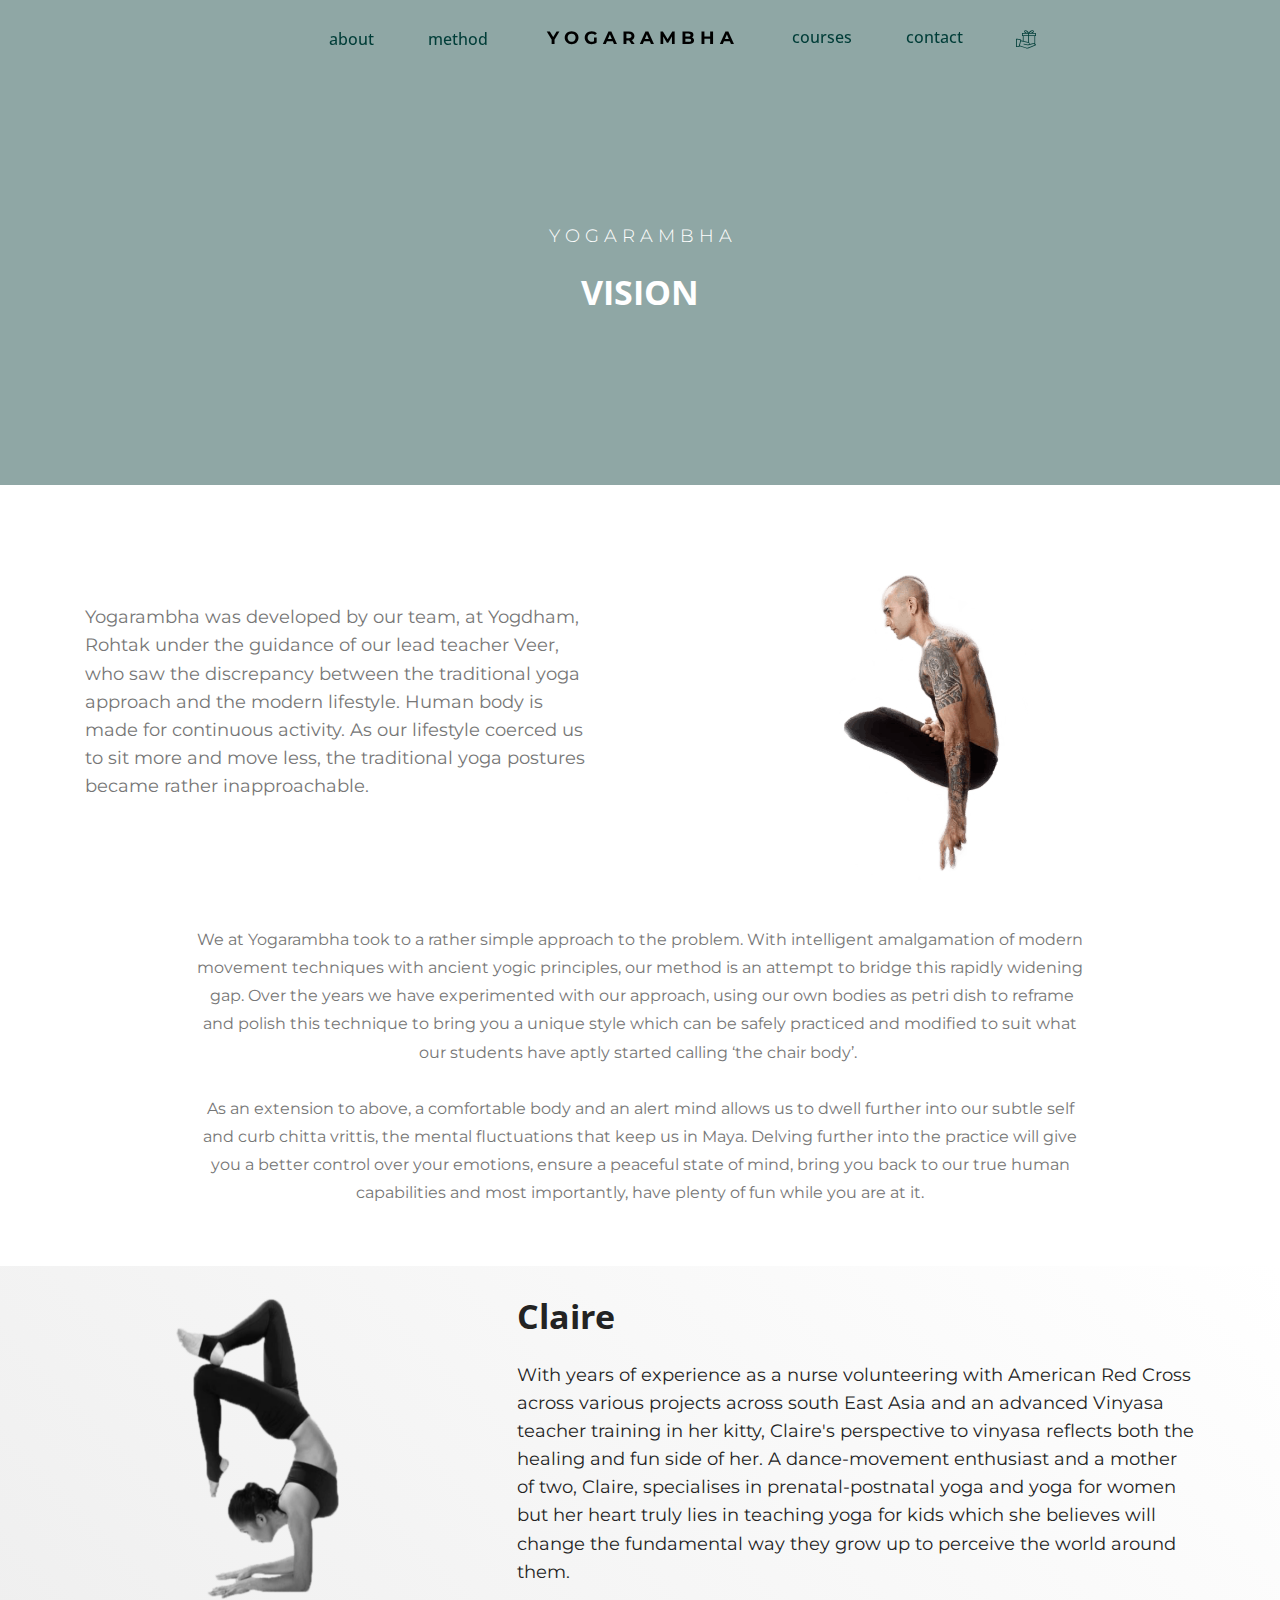
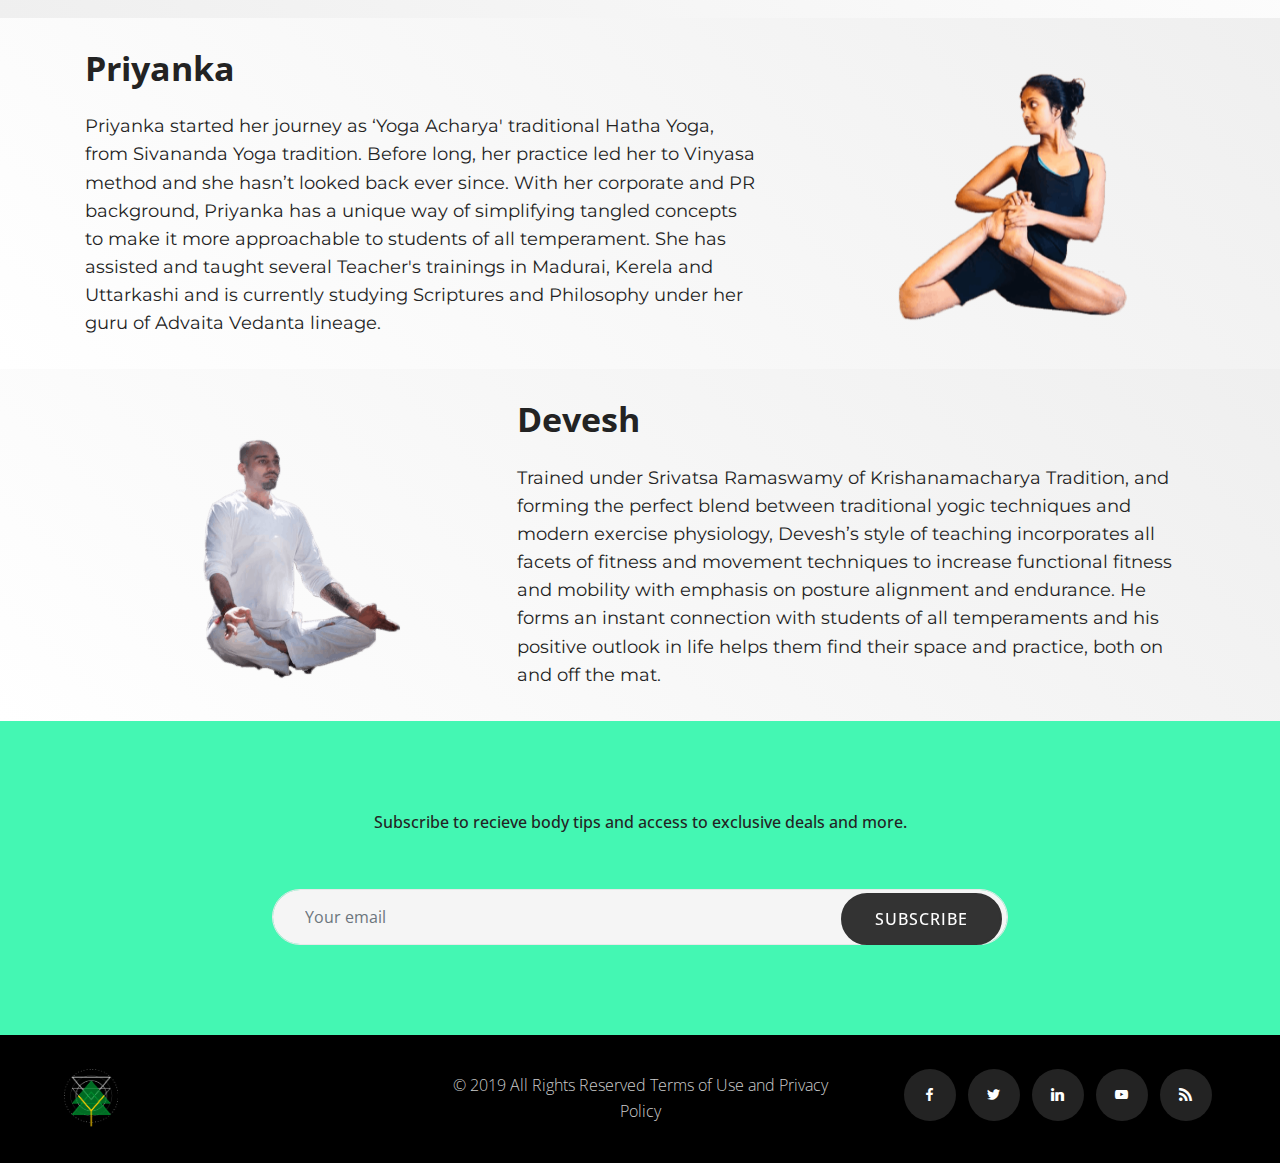
==== commit bee17b86: "create github pages" ====
--- a/about.html
+++ b/about.html
@@ -6,7 +6,7 @@
   <meta http-equiv="X-UA-Compatible" content="IE=edge">
   
   <meta name="viewport" content="width=device-width, initial-scale=1, minimum-scale=1">
-  <link rel="shortcut icon" href="assets/images/yogarambha-logo-tree-1-122x1721.png" type="image/x-icon">
+  <link rel="shortcut icon" href="assets/images/yogarambha-logo-tree-1-122x1724.png" type="image/x-icon">
   <meta name="description" content="">
   <title>About Yogarambha</title>
   <link rel="stylesheet" href="assets/icon54-v4/style.css">
@@ -37,11 +37,11 @@
             
         <div class="left-menu">
           <ul class="navbar-nav nav-dropdown" data-app-modern-menu="true"><li class="nav-item">
-                  <a class="nav-link link text-primary display-4" href="index.html">
+                  <a class="nav-link link text-primary display-4" href="about.html">
                       about</a>
               </li>
               <li class="nav-item">
-                  <a class="nav-link link text-primary display-4" href="index.html">method</a>
+                  <a class="nav-link link text-primary display-4" href="method.html">method</a>
               </li></ul>
         </div>
 
@@ -55,11 +55,11 @@
 
         <div class="right-menu">
           <ul class="navbar-nav nav-dropdown" data-app-modern-menu="true"><li class="nav-item">
-                <a class="nav-link link text-primary display-4" href="index.html">courses</a>
+                <a class="nav-link link text-primary display-4" href="courses.html">courses</a>
             </li>
             <li class="nav-item">
-                <a class="nav-link link text-primary display-4" href="index.html">contact</a>
-            </li><li class="nav-item"><a class="nav-link link text-primary display-4" href="https://vivekadvani.com" target="_blank"><span class="icon54-v4-giving-gift mbr-iconfont mbr-iconfont-btn" style="font-size: 20px; color: rgb(0, 61, 56);"></span></a></li></ul>
+                <a class="nav-link link text-primary display-4" href="page5.html">contact</a>
+            </li><li class="nav-item"><a class="nav-link link text-primary display-4" href="page4.html" target="_blank"><span class="icon54-v4-giving-gift mbr-iconfont mbr-iconfont-btn" style="font-size: 20px; color: rgb(0, 61, 56);"></span></a></li></ul>
         </div>
       </div>
 
@@ -74,33 +74,145 @@
     </nav>
 </section>
 
-<section class="header9 cid-rjGkgt95mZ" data-bg-video="https://youtu.be/On-RaNTeHNg" id="header9-28">
-
-    
-
-    <div class="mbr-overlay" style="opacity: 0.5; background-color: rgb(118, 118, 118);">
-    </div>
-
-    <div class="animated-text-background display-1" style="color: rgb(239, 239, 239); opacity: 0.1; font-size: 20rem;">
-        <span class="animated-element" data-speed="60" data-word="Y  O  G  A  R  A  M  B  H  A">
-        </span>
+<section class="header6 cid-rjGFgTGDCL" data-bg-video="https://www.youtube.com/embed/On-RaNTeHNg?rel=0&amp;showinfo=0&amp;autoplay=1&amp;loop=1" id="header6-2f">
+
+    
+
+    <div class="mbr-overlay" style="opacity: 0.4; background-color: rgb(0, 61, 56);">
     </div>
     <div class="container-fluid">
         <div class="row justify-content-center">
-            <div class="col-md-10 col-lg-8 align-center mbr-white">
-                <h1 class="mbr-section-title mbr-bold mbr-fonts-style display-1">
-                    New StoreM4 theme
-                </h1>
-                <h2 class="mbr-section-subtitle pb-3 mbr-fonts-style display-5">
-                    Lorem ipsum dolor sit amet, consectetur adipisicing elit. Sunt incidunt atque delectus sed debitis ratione sint, voluptate labore asperiores veritatis nostrum laborum, officiis, temporibus. Maxime nam distinctio omnis facere ipsa!Rem qui illum, consequuntur itaque labore sapiente. Lorem ipsum dolor sit amet, consectetur adipisicing elit.
-                </h2>
-                <div class="mbr-section-btn">
-                    <a class="btn-secondary btn btn-md display-4" type="submit">START SHOPPING</a>
+            <div class="col-12 col-lg-6 col-md-8 align-center">
+                <h3 class="mbr-section-subtitle align-center mbr-fonts-style mbr-light pb-3 mbr-white display-5">Y O G A R A M B H A</h3>
+                <h2 class="mbr-section-title align-center mbr-fonts-style mbr-bold mbr-white display-1">VISION</h2>
+            </div>
+        </div>
+    </div>
+    
+</section>
+
+<section class="header3 cid-rjGH7M5Wjj" id="header3-2i">
+
+    
+
+    
+
+    <div class="container">
+        <div class="media-container-row">
+            <div class="mbr-figure" style="width: 110%;">
+                <img src="assets/images/veer-1-960x686.png" alt="Mobirise" title="">
+            </div>
+
+            <div class="media-content">
+                
+                
+                <div class="mbr-section-text mbr-white pb-3 ">
+                    <p class="mbr-text mbr-fonts-style display-5"><br>Yogarambha was developed by our team, at Yogdham, Rohtak under the guidance of our lead teacher Veer, who saw the discrepancy between the traditional yoga approach and the modern lifestyle. Human body is made for continuous activity. As  our lifestyle coerced us to sit more and move less, the traditional yoga postures became rather inapproachable.</p>
                 </div>
-            </div>
-        </div>
-    </div>
-    
+                
+            </div>
+        </div>
+    </div>
+
+</section>
+
+<section class="mbr-section article content1 cid-rjGFqp3VrY" id="content1-2g">
+    
+     
+
+    <div class="container">
+        <div class="media-container-row">
+            <div class="mbr-text col-12 col-md-8 col-lg-10 mbr-fonts-style display-5">
+                <div><span style="font-size: 1rem;">We at Yogarambha took to a rather simple approach </span><span style="font-size: 1rem;">to the problem. With intelligent amalgamation of modern movement techniques with&nbsp;</span><span style="font-size: 1rem;">ancient yogic principles, our method is an attempt to bridge this rapidly widening &nbsp;</span><span style="font-size: 1rem;">gap. 
+</span><span style="font-size: 1rem;">Over the years we have experimented with our approach, using our own bodies as </span><span style="font-size: 1rem;">petri dish to reframe and polish this technique to bring you a unique style which can </span><span style="font-size: 1rem;">be safely practiced and modified to suit what our students have aptly started calling </span><span style="font-size: 1rem;">‘the chair body’.&nbsp;</span></div><div><span style="font-size: 1rem;"><br></span></div><div><span style="font-size: 1rem;">As an extension to above, a comfortable body and an alert mind allows us to dwell further into our subtle self and curb chitta vrittis, the mental fluctuations that keep us in Maya. Delving further into the practice will give you a better control over your emotions, ensure a peaceful state of mind, bring you back to our true human capabilities and most importantly, have plenty of fun while you are at it.</span></div>
+            </div>
+        </div>
+    </div>
+</section>
+
+<section class="header3 cid-rjGPSIvfyJ" id="header3-2u">
+
+    
+
+    
+
+    <div class="container">
+        <div class="media-container-row">
+            <div class="mbr-figure" style="width: 60%;">
+                <img src="assets/images/claire-4-686x960.png" alt="Mobirise" title="">
+            </div>
+
+            <div class="media-content">
+                <h1 class="mbr-section-title mbr-white pb-3 mbr-fonts-style display-1"><strong>
+                    Claire</strong></h1>
+                
+                <div class="mbr-section-text mbr-white pb-3 ">
+                    <p class="mbr-text mbr-fonts-style display-5">With years of experience as a nurse volunteering with American Red Cross across various projects across south East Asia and an advanced Vinyasa teacher training in her kitty, Claire's perspective to vinyasa reflects both the healing and fun side of her. A dance-movement enthusiast and a mother of two, Claire, specialises in prenatal-postnatal yoga and yoga for women but her heart truly lies in teaching yoga for kids which she believes will change the fundamental way they grow up to perceive the world around them.&nbsp;</p>
+                </div>
+                
+            </div>
+        </div>
+    </div>
+
+</section>
+
+<section class="header3 cid-rjGNU5RnkJ" id="header3-2s">
+
+    
+
+    
+
+    <div class="container">
+        <div class="media-container-row">
+            <div class="mbr-figure" style="width: 60%;">
+                <img src="assets/images/priyanka-trainer-2-532x532.png" alt="Mobirise" title="">
+            </div>
+
+            <div class="media-content">
+                <h1 class="mbr-section-title mbr-white pb-3 mbr-fonts-style display-1"><strong>
+                    Priyanka</strong></h1>
+                
+                <div class="mbr-section-text mbr-white pb-3 ">
+                    <p class="mbr-text mbr-fonts-style display-5">Priyanka started her journey as ‘Yoga Acharya' traditional Hatha Yoga, 
+<br>from Sivananda Yoga tradition. Before long, her practice led her to Vinyasa 
+<br>method and she hasn’t looked back ever since. With her corporate and PR 
+<br>background, Priyanka has a unique way of simplifying tangled concepts 
+<br>to make it more approachable to students of all temperament. She has 
+<br>assisted and taught several Teacher's trainings in Madurai, Kerela and 
+<br>Uttarkashi and is currently studying Scriptures and Philosophy under her 
+<br>guru of Advaita Vedanta lineage.&nbsp;</p>
+                </div>
+                
+            </div>
+        </div>
+    </div>
+
+</section>
+
+<section class="header3 cid-rjGOSUPZ7p" id="header3-2t">
+
+    
+
+    
+
+    <div class="container">
+        <div class="media-container-row">
+            <div class="mbr-figure" style="width: 60%;">
+                <img src="assets/images/veer-levitating-1-736x489.png" alt="Mobirise" title="">
+            </div>
+
+            <div class="media-content">
+                <h1 class="mbr-section-title mbr-white pb-3 mbr-fonts-style display-1"><strong>
+                    Devesh</strong></h1>
+                
+                <div class="mbr-section-text mbr-white pb-3 ">
+                    <p class="mbr-text mbr-fonts-style display-5">Trained under Srivatsa Ramaswamy of Krishanamacharya Tradition, and forming the perfect blend between traditional yogic techniques and modern exercise physiology, Devesh’s style of teaching incorporates all facets of fitness and movement techniques to increase functional fitness and mobility with emphasis on posture alignment and endurance. He forms an instant connection with students of all temperaments and his positive outlook in life helps them find their space and practice, both on and off the mat.&nbsp;</p>
+                </div>
+                
+            </div>
+        </div>
+    </div>
+
 </section>
 
 <section once="" class="cid-rjFoEXDUlY" id="form4-26">
@@ -119,7 +231,7 @@
                     <div class="form1" data-form-type="formoid">
                         <div data-form-alert="" hidden="">Thanks for signing up!
                         </div>
-                        <form class="mbr-form" action="https://mobirise.com/" method="post" data-form-title="My Mobirise Form"><input type="hidden" name="email" data-form-email="true" value="MdeEKXF8Y7vHuPj5jtmHyHuUCfGnSWQQDnav9XW/zNsUb2P+awMBgOfG4jDu1L5pLxrfE/+k/tJ3aEvQmfUZvziSKOnMFushT7rPqJIQK0EvAq/knWTbObdWiRXxnwl1">
+                        <form class="mbr-form" action="https://mobirise.com/" method="post" data-form-title="My Mobirise Form"><input type="hidden" name="email" data-form-email="true" value="Nm7SHQn9xhFY2H7RLRq2QknCii0sgCpWxYONrQrHhDVhAvIKMDaP6zQvzLDnU2x1REMcbZ9rNURIOfjhiSexeRmyf6N4BuArfmzrKGrZPQMkCNN4ILl1+hP2AWdf6NE6">
                               <input type="email" class="form-control input-sm input-inverse special-form" name="email" data-form-field="Email" placeholder="Your email" required="" id="email-form4-26">
                               <div class="mbr-section-btn input-group-btn">
                                    <button href="#" class="btn btn-black display-4" type="submit" role="button">SUBSCRIBE
@@ -186,7 +298,6 @@
   <script src="assets/popper/popper.min.js"></script>
   <script src="assets/bootstrap/js/bootstrap.min.js"></script>
   <script src="assets/dropdown/js/script.min.js"></script>
-  <script src="assets/mbr-animated-bg-text/mbr-animated-bg-text.js"></script>
   <script src="assets/ytplayer/jquery.mb.ytplayer.min.js"></script>
   <script src="assets/vimeoplayer/jquery.mb.vimeo_player.js"></script>
   <script src="assets/smoothscroll/smooth-scroll.js"></script>
--- a/assets/mobirise/css/mbr-additional.css
+++ b/assets/mobirise/css/mbr-additional.css
@@ -3111,7 +3111,7 @@
 .cid-rjFxWDmxbK {
   padding-top: 30px;
   padding-bottom: 60px;
-  background-color: #ffffff;
+  background-color: #efefef;
 }
 .cid-rjFxWDmxbK .container-fluid {
   padding: 0 3rem;
@@ -3138,7 +3138,7 @@
 }
 .cid-rjFxqkMfSw {
   padding-top: 45px;
-  padding-bottom: 60px;
+  padding-bottom: 0px;
   background-color: #ffffff;
 }
 .cid-rjFxqkMfSw .carousel-item {
@@ -3335,6 +3335,71 @@
   }
   .cid-rjFxBeC5WS .mbr-form .mbr-section-btn a {
     display: block;
+  }
+}
+.cid-rjGAsgl0u6 {
+  padding-top: 30px;
+  padding-bottom: 30px;
+  background-color: #000000;
+}
+.cid-rjGAsgl0u6 .social-media {
+  display: flex;
+  align-items: center;
+  justify-content: flex-end;
+  padding-right: 4rem;
+  -webkit-align-items: center;
+  -webkit-justify-content: flex-end;
+}
+.cid-rjGAsgl0u6 .social-media ul {
+  margin: 0;
+  padding: 0;
+  margin-bottom: 8px;
+}
+.cid-rjGAsgl0u6 .social-media ul li {
+  padding: 4px;
+  display: inline-block;
+}
+.cid-rjGAsgl0u6 .logo-section {
+  display: flex;
+  align-items: center;
+  justify-content: flex-start;
+  padding-left: 4rem;
+  -webkit-align-items: center;
+  -webkit-justify-content: flex-start;
+}
+.cid-rjGAsgl0u6 .icon-transition span {
+  color: #ffffff;
+  display: block;
+  padding: 0.1rem 0.9rem;
+  height: 4em;
+  line-height: 4em;
+  border-radius: 50%;
+  background-color: #232323;
+  width: 4em;
+  -webkit-transition: all 0.3s ease-out 0s;
+  transition: all 0.3s ease-out 0s;
+  font-size: 13px;
+}
+.cid-rjGAsgl0u6 .icon-transition span:hover {
+  background-color: #44f7b3;
+}
+.cid-rjGAsgl0u6 .mbr-text {
+  color: #cccccc;
+}
+@media (max-width: 991px) {
+  .cid-rjGAsgl0u6 .social-media {
+    justify-content: center;
+    padding-right: 0rem;
+    -webkit-justify-content: center;
+  }
+  .cid-rjGAsgl0u6 .logo-section {
+    justify-content: center;
+    padding-left: 0rem;
+    margin-bottom: 1.5rem;
+    -webkit-justify-content: center;
+  }
+  .cid-rjGAsgl0u6 .mbr-text {
+    margin-bottom: 1.5rem;
   }
 }
 .cid-r96PkNxbsT .dropdown-item:before {
@@ -3762,21 +3827,160 @@
     left: -1rem;
   }
 }
-.cid-rjGkgt95mZ {
-  overflow: hidden !important;
-  padding-top: 120px;
-  padding-bottom: 120px;
-}
-.cid-rjGkgt95mZ .container-fluid {
+.cid-rjGFgTGDCL {
+  padding-top: 225px;
+  padding-bottom: 165px;
+}
+.cid-rjGFgTGDCL .container-fluid {
   padding: 0 3rem;
 }
-.cid-rjGkgt95mZ .animated-element {
-  color: #efefef;
+.cid-rjGFgTGDCL .media-container-column {
+  padding: 0 2rem;
+}
+.cid-rjGFgTGDCL .mbr-section-title {
+  display: inline-block;
+  position: relative;
 }
 @media (max-width: 767px) {
-  .cid-rjGkgt95mZ .container-fluid {
+  .cid-rjGFgTGDCL .container-fluid {
     padding: 0 1rem;
   }
+}
+.cid-rjGH7M5Wjj {
+  padding-top: 90px;
+  padding-bottom: 0px;
+  background-color: #ffffff;
+}
+.cid-rjGH7M5Wjj .media-container-row {
+  flex-direction: row-reverse;
+  -webkit-flex-direction: row-reverse;
+}
+@media (min-width: 992px) {
+  .cid-rjGH7M5Wjj .mbr-figure {
+    padding-right: 4rem;
+    padding-right: 0;
+    padding-left: 4rem;
+  }
+}
+@media (max-width: 991px) {
+  .cid-rjGH7M5Wjj .mbr-figure {
+    padding-bottom: 3rem;
+  }
+}
+@media (max-width: 767px) {
+  .cid-rjGH7M5Wjj .mbr-text {
+    text-align: center;
+  }
+}
+.cid-rjGH7M5Wjj .mbr-text,
+.cid-rjGH7M5Wjj .mbr-section-btn {
+  color: #767676;
+}
+.cid-rjGH7M5Wjj H1 {
+  color: #232323;
+}
+.cid-rjGFqp3VrY {
+  padding-top: 15px;
+  padding-bottom: 60px;
+  background-color: #ffffff;
+}
+.cid-rjGFqp3VrY .mbr-text,
+.cid-rjGFqp3VrY blockquote {
+  color: #232323;
+}
+.cid-rjGFqp3VrY .mbr-text DIV {
+  text-align: center;
+  color: #767676;
+}
+.cid-rjGPSIvfyJ {
+  padding-top: 30px;
+  padding-bottom: 0px;
+  background-color: #efefef;
+  background: linear-gradient(45deg, #efefef, #ffffff);
+}
+@media (min-width: 992px) {
+  .cid-rjGPSIvfyJ .mbr-figure {
+    padding-right: 4rem;
+  }
+}
+@media (max-width: 991px) {
+  .cid-rjGPSIvfyJ .mbr-figure {
+    padding-bottom: 3rem;
+  }
+}
+@media (max-width: 767px) {
+  .cid-rjGPSIvfyJ .mbr-text {
+    text-align: center;
+  }
+}
+.cid-rjGPSIvfyJ .mbr-text,
+.cid-rjGPSIvfyJ .mbr-section-btn {
+  color: #232323;
+}
+.cid-rjGPSIvfyJ H1 {
+  color: #232323;
+}
+.cid-rjGNU5RnkJ {
+  padding-top: 30px;
+  padding-bottom: 0px;
+  background-color: #ffffff;
+  background: linear-gradient(45deg, #ffffff, #efefef);
+}
+.cid-rjGNU5RnkJ .media-container-row {
+  flex-direction: row-reverse;
+  -webkit-flex-direction: row-reverse;
+}
+@media (min-width: 992px) {
+  .cid-rjGNU5RnkJ .mbr-figure {
+    padding-right: 4rem;
+    padding-right: 0;
+    padding-left: 4rem;
+  }
+}
+@media (max-width: 991px) {
+  .cid-rjGNU5RnkJ .mbr-figure {
+    padding-bottom: 3rem;
+  }
+}
+@media (max-width: 767px) {
+  .cid-rjGNU5RnkJ .mbr-text {
+    text-align: center;
+  }
+}
+.cid-rjGNU5RnkJ .mbr-text,
+.cid-rjGNU5RnkJ .mbr-section-btn {
+  color: #232323;
+}
+.cid-rjGNU5RnkJ H1 {
+  color: #232323;
+}
+.cid-rjGOSUPZ7p {
+  padding-top: 30px;
+  padding-bottom: 0px;
+  background-color: #ffffff;
+  background: linear-gradient(45deg, #ffffff, #efefef);
+}
+@media (min-width: 992px) {
+  .cid-rjGOSUPZ7p .mbr-figure {
+    padding-right: 4rem;
+  }
+}
+@media (max-width: 991px) {
+  .cid-rjGOSUPZ7p .mbr-figure {
+    padding-bottom: 3rem;
+  }
+}
+@media (max-width: 767px) {
+  .cid-rjGOSUPZ7p .mbr-text {
+    text-align: center;
+  }
+}
+.cid-rjGOSUPZ7p .mbr-text,
+.cid-rjGOSUPZ7p .mbr-section-btn {
+  color: #232323;
+}
+.cid-rjGOSUPZ7p H1 {
+  color: #232323;
 }
 .cid-rjFoEXDUlY {
   padding-top: 75px;
@@ -3920,3 +4124,1438 @@
     margin-bottom: 1.5rem;
   }
 }
+.cid-r96PkNxbsT .dropdown-item:before {
+  font-family: MobiriseIcons !important;
+  content: '\e966';
+  display: inline-block;
+  width: 0;
+  position: absolute;
+  left: 1rem;
+  top: 0.5rem;
+  margin-right: 0.5rem;
+  line-height: 1;
+  font-size: inherit;
+  vertical-align: middle;
+  text-align: center;
+  overflow: hidden;
+  transform: scale(0, 1);
+  -webkit-transform: scale(0, 1);
+  -webkit-transition: all 0.25s ease-in-out;
+  -moz-transition: all 0.25s ease-in-out;
+  transition: all 0.25s ease-in-out;
+}
+.cid-r96PkNxbsT .nav-item:focus,
+.cid-r96PkNxbsT .nav-link:focus {
+  outline: none;
+}
+@media (min-width: 992px) {
+  .cid-r96PkNxbsT .dropdown-item:hover:before {
+    transform: scale(1, 1);
+    -webkit-transform: scale(1, 1);
+    width: 16px;
+  }
+  .cid-r96PkNxbsT .nav-item .nav-link {
+    position: relative;
+  }
+  .cid-r96PkNxbsT .nav-item .nav-link::before {
+    position: absolute;
+    content: '';
+    width: 0;
+    height: 0px;
+    bottom: 0rem;
+    center: 0%;
+    background: linear-gradient(90deg, #003d38, #44f7b3);
+    transition: width 300ms linear, left 300ms linear;
+  }
+  .cid-r96PkNxbsT .nav-item.open .nav-link::before {
+    bottom: 0rem;
+    width: 80% !important;
+    left: 0% !important;
+  }
+  .cid-r96PkNxbsT .nav-item .nav-link:hover::before {
+    width: calc(60% + 0rem);
+    center: 0rem;
+  }
+}
+.cid-r96PkNxbsT .dropdown .dropdown-menu .dropdown-item {
+  width: auto;
+  padding: 0.235em 2.5385em 0.235em 3.5385em;
+  -webkit-transition: all 0.25s ease-in-out;
+  -moz-transition: all 0.25s ease-in-out;
+  transition: all 0.25s ease-in-out;
+}
+.cid-r96PkNxbsT .dropdown .dropdown-menu .dropdown-item::after {
+  right: 0.5rem;
+}
+.cid-r96PkNxbsT .dropdown .dropdown-menu .dropdown-item:hover .mbr-iconfont:before {
+  transform: scale(0, 1);
+  -webkit-transform: scale(0, 1);
+}
+.cid-r96PkNxbsT .dropdown .dropdown-menu .dropdown-item .mbr-iconfont {
+  margin-left: -1.8rem;
+  padding-right: 1rem;
+  font-size: inherit;
+}
+.cid-r96PkNxbsT .dropdown .dropdown-menu .dropdown-item .mbr-iconfont:before {
+  display: inline-block;
+  transform: scale(1, 1);
+  -webkit-transform: scale(1, 1);
+  -webkit-transition: all 0.25s ease-in-out;
+  -moz-transition: all 0.25s ease-in-out;
+  transition: all 0.25s ease-in-out;
+}
+.cid-r96PkNxbsT .collapsed .dropdown-menu .dropdown-item:before {
+  display: none;
+}
+.cid-r96PkNxbsT .collapsed .dropdown .dropdown-menu .dropdown-item {
+  padding: 0.235em 1.5em 0.235em 1.5em !important;
+  transition: none;
+  margin: 0 !important;
+}
+.cid-r96PkNxbsT .navbar {
+  min-height: 77px;
+  justify-content: center;
+  -webkit-justify-content: center;
+  flex-direction: column;
+  -webkit-flex-direction: column;
+  display: -webkit-flex;
+  -webkit-align-items: center;
+  background: none;
+}
+.cid-r96PkNxbsT .navbar .mbr-overlay {
+  z-index: -1;
+  transition: all .3s;
+  background: #ffffff;
+  background: none;
+}
+.cid-r96PkNxbsT .navbar.opened .mbr-overlay {
+  transition: all .3s;
+  background: #ffffff !important;
+}
+.cid-r96PkNxbsT .navbar .dropdown-item {
+  padding: .25rem 1.5rem;
+}
+.cid-r96PkNxbsT .navbar .navbar-collapse {
+  width: 100%;
+  flex-basis: auto;
+  -webkit-flex-basis: auto;
+  justify-content: center;
+  -webkit-justify-content: center;
+  z-index: 1;
+  padding: .5rem 1rem;
+}
+@media (max-width: 767px) {
+  .cid-r96PkNxbsT .navbar .navbar-collapse {
+    justify-content: flex-start;
+    -webkit-justify-content: flex-start;
+  }
+}
+.cid-r96PkNxbsT .navbar.collapsed.opened .dropdown-menu {
+  top: 0;
+}
+.cid-r96PkNxbsT .navbar.collapsed .navbar-collapse.show,
+.cid-r96PkNxbsT .navbar.collapsed .navbar-collapse.collapsing {
+  transition: all .3s linear;
+  display: -webkit-flex;
+  flex-direction: column;
+  -webkit-flex-direction: column;
+}
+.cid-r96PkNxbsT .navbar.collapsed .navbar-collapse.show .brand-container,
+.cid-r96PkNxbsT .navbar.collapsed .navbar-collapse.collapsing .brand-container {
+  order: -1;
+  -webkit-order: -1;
+}
+.cid-r96PkNxbsT .navbar.collapsed .dropdown-menu {
+  background: transparent !important;
+}
+.cid-r96PkNxbsT .navbar.collapsed .dropdown-menu .dropdown-submenu {
+  left: 0 !important;
+}
+.cid-r96PkNxbsT .navbar.collapsed .dropdown-menu .dropdown-item:after {
+  right: auto;
+}
+.cid-r96PkNxbsT .navbar.collapsed .dropdown-menu .dropdown-toggle[data-toggle="dropdown-submenu"]:after {
+  margin-left: .25rem;
+  border-top: 0.35em solid;
+  border-right: 0.35em solid transparent;
+  border-left: 0.35em solid transparent;
+  border-bottom: 0;
+  top: 55%;
+}
+.cid-r96PkNxbsT .navbar.collapsed ul.navbar-nav li {
+  margin: auto;
+}
+.cid-r96PkNxbsT .navbar.collapsed .navbar-buttons {
+  margin: 0;
+  display: -webkit-flex;
+  justify-content: center;
+  -webkit-justify-content: center;
+  flex-direction: column;
+  -webkit-flex-direction: column;
+}
+.cid-r96PkNxbsT .navbar.collapsed .dropdown-menu .dropdown-item {
+  padding: .25rem 1.5rem;
+  text-align: center;
+}
+.cid-r96PkNxbsT .navbar.collapsed .right-menu,
+.cid-r96PkNxbsT .navbar.collapsed .left-menu {
+  flex-basis: auto;
+  -webkit-flex-basis: auto;
+}
+@media (max-width: 991px) {
+  .cid-r96PkNxbsT .navbar .navbar-collapse.show,
+  .cid-r96PkNxbsT .navbar .navbar-collapse.collapsing {
+    transition: all .3s linear;
+    display: -webkit-flex;
+    flex-direction: column;
+    -webkit-flex-direction: column;
+  }
+  .cid-r96PkNxbsT .navbar .navbar-collapse.show .brand-container,
+  .cid-r96PkNxbsT .navbar .navbar-collapse.collapsing .brand-container {
+    order: -1;
+    -webkit-order: -1;
+  }
+  .cid-r96PkNxbsT .navbar.opened .dropdown-menu {
+    top: 0;
+  }
+  .cid-r96PkNxbsT .navbar .dropdown-menu {
+    background: transparent !important;
+  }
+  .cid-r96PkNxbsT .navbar .dropdown-menu .dropdown-submenu {
+    left: 0 !important;
+  }
+  .cid-r96PkNxbsT .navbar .dropdown-menu .dropdown-item:after {
+    right: auto;
+  }
+  .cid-r96PkNxbsT .navbar .dropdown-menu .dropdown-toggle[data-toggle="dropdown-submenu"]:after {
+    margin-left: .25rem;
+    border-top: 0.35em solid;
+    border-right: 0.35em solid transparent;
+    border-left: 0.35em solid transparent;
+    border-bottom: 0;
+    top: 55%;
+  }
+  .cid-r96PkNxbsT .navbar .navbar-logo img {
+    height: 3.8rem !important;
+  }
+  .cid-r96PkNxbsT .navbar ul.navbar-nav li {
+    margin: auto;
+  }
+  .cid-r96PkNxbsT .navbar .navbar-buttons {
+    margin: 0;
+    display: -webkit-flex;
+    justify-content: center;
+    -webkit-justify-content: center;
+    flex-wrap: wrap;
+    -webkit-flex-wrap: wrap;
+    flex-direction: column;
+    -webkit-flex-direction: column;
+  }
+  .cid-r96PkNxbsT .navbar .dropdown-menu .dropdown-item {
+    padding: .25rem 1.5rem;
+    text-align: center;
+  }
+  .cid-r96PkNxbsT .navbar .right-menu,
+  .cid-r96PkNxbsT .navbar .left-menu {
+    flex-basis: auto;
+    -webkit-flex-basis: auto;
+  }
+}
+.cid-r96PkNxbsT .navbar.navbar-short {
+  min-height: 60px;
+}
+.cid-r96PkNxbsT .navbar.navbar-short .mbr-overlay {
+  background: #ffffff !important;
+}
+.cid-r96PkNxbsT .navbar.navbar-short .navbar-logo img {
+  height: 3rem !important;
+}
+.cid-r96PkNxbsT .navbar.navbar-short .navbar-brand {
+  padding: 0;
+}
+.cid-r96PkNxbsT .navbar-brand {
+  align-items: center;
+  -webkit-align-items: center;
+  margin-right: 0;
+  padding: 0;
+  transition: all .3s;
+  word-break: break-word;
+  z-index: 1;
+}
+.cid-r96PkNxbsT .navbar-brand .navbar-caption {
+  line-height: inherit !important;
+}
+.cid-r96PkNxbsT .navbar-brand .navbar-logo a {
+  outline: none;
+}
+.cid-r96PkNxbsT .dropdown-item.active,
+.cid-r96PkNxbsT .dropdown-item:active {
+  background-color: transparent;
+}
+.cid-r96PkNxbsT .navbar-expand-lg .navbar-nav .nav-link {
+  padding: 0;
+}
+.cid-r96PkNxbsT .nav-dropdown .link.dropdown-toggle {
+  margin-right: 1.667em;
+}
+.cid-r96PkNxbsT .nav-dropdown .link.dropdown-toggle[aria-expanded="true"] {
+  margin-right: 0;
+  padding: 0.667em 1.667em;
+}
+.cid-r96PkNxbsT .navbar.navbar-expand-lg .dropdown .dropdown-menu {
+  background: #ffffff;
+}
+.cid-r96PkNxbsT .navbar.navbar-expand-lg .dropdown .dropdown-menu .dropdown-submenu {
+  margin: 0;
+  left: 100%;
+}
+.cid-r96PkNxbsT .navbar .dropdown.open > .dropdown-menu {
+  display: block;
+}
+.cid-r96PkNxbsT ul.navbar-nav {
+  display: -webkit-flex;
+  flex-wrap: wrap;
+  -webkit-flex-wrap: wrap;
+}
+@media (max-width: 991px) {
+  .cid-r96PkNxbsT ul.navbar-nav {
+    flex-direction: column;
+    -webkit-flex-direction: column;
+  }
+}
+.cid-r96PkNxbsT .navbar-buttons {
+  margin-left: auto;
+}
+.cid-r96PkNxbsT button.navbar-toggler {
+  width: 31px;
+  height: 20px;
+  cursor: pointer;
+  transition: all .2s;
+  position: relative;
+  margin: 1rem;
+  align-self: center;
+  -webkit-align-self: center;
+}
+.cid-r96PkNxbsT button.navbar-toggler .hamburger span {
+  position: absolute;
+  right: 0;
+  width: 30px;
+  height: 2px;
+  border-right: 5px;
+  background-color: #232323;
+}
+.cid-r96PkNxbsT button.navbar-toggler .hamburger span:nth-child(1) {
+  top: 0;
+  transition: all .2s;
+}
+.cid-r96PkNxbsT button.navbar-toggler .hamburger span:nth-child(2) {
+  top: 8px;
+  transition: all .15s;
+}
+.cid-r96PkNxbsT button.navbar-toggler .hamburger span:nth-child(3) {
+  top: 8px;
+  transition: all .15s;
+}
+.cid-r96PkNxbsT button.navbar-toggler .hamburger span:nth-child(4) {
+  top: 16px;
+  transition: all .2s;
+}
+.cid-r96PkNxbsT nav.opened .hamburger span:nth-child(1) {
+  top: 8px;
+  width: 0;
+  opacity: 0;
+  right: 50%;
+  transition: all .2s;
+}
+.cid-r96PkNxbsT nav.opened .hamburger span:nth-child(2) {
+  -webkit-transform: rotate(45deg);
+  transform: rotate(45deg);
+  transition: all .25s;
+  width: 20px;
+  right: -2px;
+}
+.cid-r96PkNxbsT nav.opened .hamburger span:nth-child(3) {
+  -webkit-transform: rotate(-45deg);
+  transform: rotate(-45deg);
+  transition: all .25s;
+  width: 20px;
+  left: -2px;
+}
+.cid-r96PkNxbsT nav.opened .hamburger span:nth-child(4) {
+  top: 8px;
+  width: 0;
+  opacity: 0;
+  right: 50%;
+  transition: all .2s;
+}
+.cid-r96PkNxbsT .navbar-dropdown {
+  position: fixed;
+}
+.cid-r96PkNxbsT a.nav-link {
+  display: -webkit-flex;
+  align-items: center;
+  -webkit-align-items: center;
+  justify-content: center;
+  -webkit-justify-content: center;
+}
+.cid-r96PkNxbsT .mbr-iconfont {
+  font-size: 1.5rem;
+  padding-right: .5rem;
+}
+.cid-r96PkNxbsT .right-menu,
+.cid-r96PkNxbsT .left-menu {
+  flex-basis: 50%;
+  -webkit-flex-basis: 50%;
+}
+.cid-r96PkNxbsT .left-menu .navbar-nav {
+  justify-content: flex-end;
+  -webkit-justify-content: flex-end;
+}
+.cid-r96PkNxbsT .left-menu .navbar-nav ul {
+  justify-content: flex-end;
+  -webkit-justify-content: flex-end;
+}
+.cid-r96PkNxbsT .brand-container {
+  padding: 0 2rem;
+  flex-shrink: 0;
+  -webkit-flex-shrink: 0;
+}
+.cid-r96PkNxbsT .menu-top {
+  text-align: center;
+  width: 100%;
+  background-color: #000000;
+  padding: .5rem 0;
+}
+.cid-r96PkNxbsT .full-link {
+  width: 100%;
+  font-size: 0;
+  z-index: 2;
+}
+.cid-r96PkNxbsT .card-wrapper {
+  z-index: 3;
+}
+.cid-r96PkNxbsT .popup-btn.card-wrapper {
+  z-index: 1 !important;
+}
+@media (max-width: 991px) {
+  .cid-r96PkNxbsT .navbar-collapse {
+    padding-top: 0;
+  }
+}
+@media screen and (-ms-high-contrast: active), (-ms-high-contrast: none) {
+  .cid-r96PkNxbsT .nav-item .nav-link:hover::before {
+    width: 175%;
+    max-width: calc(100% + 2rem);
+    left: -1rem;
+  }
+}
+.cid-rjGRGD0Djb {
+  padding-top: 90px;
+  padding-bottom: 90px;
+}
+.cid-rjGRGD0Djb .mbr-section-title {
+  margin: 0;
+}
+.cid-rjGRGD0Djb .container-fluid {
+  padding: 0 2rem;
+}
+.cid-rjGRGD0Djb .underline .line {
+  width: 5rem;
+  height: 3px;
+  background: linear-gradient(to right, #003d38, #44f7b3);
+  display: inline-block;
+}
+.cid-rjGRGD0Djb .row {
+  -webkit-justify-content: space-between;
+  justify-content: space-between;
+  -webkit-align-items: center;
+  align-items: center;
+}
+.cid-rjGRGD0Djb .form-1 {
+  background-color: #ffffff;
+  padding: 1.5rem;
+  border-radius: 10px;
+  margin-right: 15px;
+}
+.cid-rjGRGD0Djb .form-1 label {
+  color: #000000;
+}
+.cid-rjGRGD0Djb .input-wrap {
+  padding: 0;
+  margin-bottom: 1.3em;
+}
+.cid-rjGRGD0Djb .input-wrap input {
+  border: 1px solid #ddd;
+  border-radius: 22px;
+  background-color: #efefef;
+  width: 96%;
+  padding: .5rem 1rem;
+}
+.cid-rjGRGD0Djb .form-group {
+  padding: 0;
+}
+.cid-rjGRGD0Djb .form-group textarea {
+  background-color: #efefef;
+  border-radius: 22px;
+  padding: 1rem;
+  width: 98%;
+}
+.cid-rjGRGD0Djb .btn-row {
+  padding-left: 0;
+}
+.cid-rjGRGD0Djb .btn-row .btn {
+  padding: 1rem 4rem;
+}
+.cid-rjGRGD0Djb .mbr-section-btn .btn {
+  margin-left: 4px !important;
+}
+@media (min-width: 992px) {
+  .cid-rjGRGD0Djb .container-fluid {
+    padding: 0 5rem;
+  }
+}
+@media (max-width: 767px) {
+  .cid-rjGRGD0Djb .underline .line {
+    height: 2px;
+  }
+  .cid-rjGRGD0Djb .text-element {
+    padding-bottom: 1rem;
+  }
+  .cid-rjGRGD0Djb .form-1 {
+    pading: 1rem;
+    margin: 1rem;
+  }
+}
+.cid-rjGTe1IgKE {
+  padding-top: 45px;
+  padding-bottom: 45px;
+  background-color: #ffffff;
+}
+.cid-rjGTe1IgKE [class^="socicon-"]:before,
+.cid-rjGTe1IgKE [class*=" socicon-"]:before {
+  line-height: 44px;
+}
+.cid-rjGTe1IgKE .underline {
+  padding-top: .5rem;
+  padding-bottom: .5rem;
+}
+.cid-rjGTe1IgKE .underline .line {
+  width: 5rem;
+  height: 3px;
+  background: linear-gradient(90deg, #003d38, #44f7b3);
+  display: inline-block;
+}
+.cid-rjGTe1IgKE .socicon {
+  color: #5b686b;
+}
+.cid-rjGTe1IgKE .btn-social {
+  border-color: #16a16c;
+  margin-left: .5rem !important;
+  margin-right: .5rem !important;
+}
+.cid-rjGTe1IgKE .btn-social:hover {
+  background: #16a16c;
+}
+.cid-rjGTe1IgKE .btn-social:hover i.socicon {
+  color: #ffffff !important;
+}
+@media (max-width: 767px) {
+  .cid-rjGTe1IgKE .btn {
+    font-size: 20px !important;
+  }
+  .cid-rjGTe1IgKE .btn-social {
+    margin-right: .1rem !important;
+    margin-left: .1rem !important;
+  }
+}
+.cid-rjFoEXDUlY {
+  padding-top: 75px;
+  padding-bottom: 90px;
+  background-color: #44f7b3;
+}
+.cid-rjFoEXDUlY .input-form {
+  display: flex;
+  -webkit-justify-content: center;
+  justify-content: center;
+}
+.cid-rjFoEXDUlY .input-form .form1 {
+  width: 100%;
+}
+.cid-rjFoEXDUlY .mbr-form {
+  position: relative;
+  display: inline-block;
+  width: 100%;
+}
+.cid-rjFoEXDUlY .mbr-form .special-form {
+  padding: 1.7rem 2rem;
+}
+.cid-rjFoEXDUlY .mbr-section-btn {
+  display: inline-block;
+  position: absolute;
+  top: 0;
+  right: 10px;
+}
+.cid-rjFoEXDUlY .underline {
+  padding-top: .5rem;
+  padding-bottom: .5rem;
+}
+.cid-rjFoEXDUlY .underline .line {
+  width: 5rem;
+  height: 3px;
+  background: linear-gradient(90deg, #003d38, #44f7b3);
+  display: inline-block;
+}
+@media (min-width: 992px) {
+  .cid-rjFoEXDUlY .input-form .form1 {
+    width: 80%;
+  }
+}
+@media (max-width: 767px) {
+  .cid-rjFoEXDUlY {
+    padding-left: 1rem;
+    padding-right: 1rem;
+  }
+  .cid-rjFoEXDUlY .social-media {
+    padding: 0;
+    display: block;
+  }
+  .cid-rjFoEXDUlY .subtext-1,
+  .cid-rjFoEXDUlY .subtext-2 {
+    text-align: center !important;
+  }
+  .cid-rjFoEXDUlY .form-text {
+    text-align: center!important;
+  }
+  .cid-rjFoEXDUlY .input-form div {
+    width: 100%;
+  }
+  .cid-rjFoEXDUlY .mbr-form {
+    -webkit-flex-direction: column;
+    flex-direction: column;
+    width: 100% !important;
+  }
+  .cid-rjFoEXDUlY .mbr-form input[type="email"] {
+    width: 100%;
+  }
+  .cid-rjFoEXDUlY .mbr-form .mbr-section-btn {
+    margin-top: 1rem;
+    position: static;
+  }
+  .cid-rjFoEXDUlY .mbr-form .mbr-section-btn a {
+    display: block;
+  }
+}
+.cid-r9urQGNcQ9 {
+  padding-top: 30px;
+  padding-bottom: 30px;
+  background-color: #000000;
+}
+.cid-r9urQGNcQ9 .social-media {
+  display: flex;
+  align-items: center;
+  justify-content: flex-end;
+  padding-right: 4rem;
+  -webkit-align-items: center;
+  -webkit-justify-content: flex-end;
+}
+.cid-r9urQGNcQ9 .social-media ul {
+  margin: 0;
+  padding: 0;
+  margin-bottom: 8px;
+}
+.cid-r9urQGNcQ9 .social-media ul li {
+  padding: 4px;
+  display: inline-block;
+}
+.cid-r9urQGNcQ9 .logo-section {
+  display: flex;
+  align-items: center;
+  justify-content: flex-start;
+  padding-left: 4rem;
+  -webkit-align-items: center;
+  -webkit-justify-content: flex-start;
+}
+.cid-r9urQGNcQ9 .icon-transition span {
+  color: #ffffff;
+  display: block;
+  padding: 0.1rem 0.9rem;
+  height: 4em;
+  line-height: 4em;
+  border-radius: 50%;
+  background-color: #232323;
+  width: 4em;
+  -webkit-transition: all 0.3s ease-out 0s;
+  transition: all 0.3s ease-out 0s;
+  font-size: 13px;
+}
+.cid-r9urQGNcQ9 .icon-transition span:hover {
+  background-color: #44f7b3;
+}
+.cid-r9urQGNcQ9 .mbr-text {
+  color: #cccccc;
+}
+@media (max-width: 991px) {
+  .cid-r9urQGNcQ9 .social-media {
+    justify-content: center;
+    padding-right: 0rem;
+    -webkit-justify-content: center;
+  }
+  .cid-r9urQGNcQ9 .logo-section {
+    justify-content: center;
+    padding-left: 0rem;
+    margin-bottom: 1.5rem;
+    -webkit-justify-content: center;
+  }
+  .cid-r9urQGNcQ9 .mbr-text {
+    margin-bottom: 1.5rem;
+  }
+}
+.cid-rjGVQjFvKQ {
+  padding-top: 120px;
+  padding-bottom: 45px;
+  background-image: url("../../../assets/images/5817-2000x1333.jpg");
+}
+.cid-rjGVQjFvKQ .container-fluid {
+  padding: 0 3rem;
+}
+.cid-rjGVQjFvKQ .mbr-section-title {
+  margin-bottom: 1.5em;
+}
+.cid-rjGVQjFvKQ .input-main {
+  width: 99.6%;
+  margin-left: .1em;
+  -webkit-justify-content: center;
+  justify-content: center;
+}
+.cid-rjGVQjFvKQ .form-1 {
+  margin: 0 1em;
+  padding: 0;
+}
+.cid-rjGVQjFvKQ .input-wrap {
+  padding: 0;
+  margin-bottom: 1.3em;
+}
+.cid-rjGVQjFvKQ .input-wrap input {
+  border: 1px solid #ddd;
+  border-radius: 22px;
+  background-color: #efefef;
+  padding: 18px 25px;
+  width: 96%;
+}
+.cid-rjGVQjFvKQ .form-group {
+  padding: 0;
+}
+.cid-rjGVQjFvKQ .form-group textarea {
+  background-color: #efefef;
+  border-radius: 22px;
+  padding: 1rem;
+  width: 98%;
+}
+.cid-rjGVQjFvKQ .btn-row {
+  padding-left: 0;
+}
+.cid-rjGVQjFvKQ .btn {
+  padding: 1rem 4rem;
+}
+@media (max-width: 767px) {
+  .cid-rjGVQjFvKQ .container-fluid {
+    padding: 0 1rem;
+  }
+  .cid-rjGVQjFvKQ .btn {
+    padding: 1rem 2rem;
+    font-size: 16px !important;
+  }
+}
+.cid-rjGVQjFvKQ .form-label-outside {
+  text-align: left;
+}
+.cid-r96PkNxbsT .dropdown-item:before {
+  font-family: MobiriseIcons !important;
+  content: '\e966';
+  display: inline-block;
+  width: 0;
+  position: absolute;
+  left: 1rem;
+  top: 0.5rem;
+  margin-right: 0.5rem;
+  line-height: 1;
+  font-size: inherit;
+  vertical-align: middle;
+  text-align: center;
+  overflow: hidden;
+  transform: scale(0, 1);
+  -webkit-transform: scale(0, 1);
+  -webkit-transition: all 0.25s ease-in-out;
+  -moz-transition: all 0.25s ease-in-out;
+  transition: all 0.25s ease-in-out;
+}
+.cid-r96PkNxbsT .nav-item:focus,
+.cid-r96PkNxbsT .nav-link:focus {
+  outline: none;
+}
+@media (min-width: 992px) {
+  .cid-r96PkNxbsT .dropdown-item:hover:before {
+    transform: scale(1, 1);
+    -webkit-transform: scale(1, 1);
+    width: 16px;
+  }
+  .cid-r96PkNxbsT .nav-item .nav-link {
+    position: relative;
+  }
+  .cid-r96PkNxbsT .nav-item .nav-link::before {
+    position: absolute;
+    content: '';
+    width: 0;
+    height: 0px;
+    bottom: 0rem;
+    center: 0%;
+    background: linear-gradient(90deg, #003d38, #44f7b3);
+    transition: width 300ms linear, left 300ms linear;
+  }
+  .cid-r96PkNxbsT .nav-item.open .nav-link::before {
+    bottom: 0rem;
+    width: 80% !important;
+    left: 0% !important;
+  }
+  .cid-r96PkNxbsT .nav-item .nav-link:hover::before {
+    width: calc(60% + 0rem);
+    center: 0rem;
+  }
+}
+.cid-r96PkNxbsT .dropdown .dropdown-menu .dropdown-item {
+  width: auto;
+  padding: 0.235em 2.5385em 0.235em 3.5385em;
+  -webkit-transition: all 0.25s ease-in-out;
+  -moz-transition: all 0.25s ease-in-out;
+  transition: all 0.25s ease-in-out;
+}
+.cid-r96PkNxbsT .dropdown .dropdown-menu .dropdown-item::after {
+  right: 0.5rem;
+}
+.cid-r96PkNxbsT .dropdown .dropdown-menu .dropdown-item:hover .mbr-iconfont:before {
+  transform: scale(0, 1);
+  -webkit-transform: scale(0, 1);
+}
+.cid-r96PkNxbsT .dropdown .dropdown-menu .dropdown-item .mbr-iconfont {
+  margin-left: -1.8rem;
+  padding-right: 1rem;
+  font-size: inherit;
+}
+.cid-r96PkNxbsT .dropdown .dropdown-menu .dropdown-item .mbr-iconfont:before {
+  display: inline-block;
+  transform: scale(1, 1);
+  -webkit-transform: scale(1, 1);
+  -webkit-transition: all 0.25s ease-in-out;
+  -moz-transition: all 0.25s ease-in-out;
+  transition: all 0.25s ease-in-out;
+}
+.cid-r96PkNxbsT .collapsed .dropdown-menu .dropdown-item:before {
+  display: none;
+}
+.cid-r96PkNxbsT .collapsed .dropdown .dropdown-menu .dropdown-item {
+  padding: 0.235em 1.5em 0.235em 1.5em !important;
+  transition: none;
+  margin: 0 !important;
+}
+.cid-r96PkNxbsT .navbar {
+  min-height: 77px;
+  justify-content: center;
+  -webkit-justify-content: center;
+  flex-direction: column;
+  -webkit-flex-direction: column;
+  display: -webkit-flex;
+  -webkit-align-items: center;
+  background: none;
+}
+.cid-r96PkNxbsT .navbar .mbr-overlay {
+  z-index: -1;
+  transition: all .3s;
+  background: #ffffff;
+  background: none;
+}
+.cid-r96PkNxbsT .navbar.opened .mbr-overlay {
+  transition: all .3s;
+  background: #ffffff !important;
+}
+.cid-r96PkNxbsT .navbar .dropdown-item {
+  padding: .25rem 1.5rem;
+}
+.cid-r96PkNxbsT .navbar .navbar-collapse {
+  width: 100%;
+  flex-basis: auto;
+  -webkit-flex-basis: auto;
+  justify-content: center;
+  -webkit-justify-content: center;
+  z-index: 1;
+  padding: .5rem 1rem;
+}
+@media (max-width: 767px) {
+  .cid-r96PkNxbsT .navbar .navbar-collapse {
+    justify-content: flex-start;
+    -webkit-justify-content: flex-start;
+  }
+}
+.cid-r96PkNxbsT .navbar.collapsed.opened .dropdown-menu {
+  top: 0;
+}
+.cid-r96PkNxbsT .navbar.collapsed .navbar-collapse.show,
+.cid-r96PkNxbsT .navbar.collapsed .navbar-collapse.collapsing {
+  transition: all .3s linear;
+  display: -webkit-flex;
+  flex-direction: column;
+  -webkit-flex-direction: column;
+}
+.cid-r96PkNxbsT .navbar.collapsed .navbar-collapse.show .brand-container,
+.cid-r96PkNxbsT .navbar.collapsed .navbar-collapse.collapsing .brand-container {
+  order: -1;
+  -webkit-order: -1;
+}
+.cid-r96PkNxbsT .navbar.collapsed .dropdown-menu {
+  background: transparent !important;
+}
+.cid-r96PkNxbsT .navbar.collapsed .dropdown-menu .dropdown-submenu {
+  left: 0 !important;
+}
+.cid-r96PkNxbsT .navbar.collapsed .dropdown-menu .dropdown-item:after {
+  right: auto;
+}
+.cid-r96PkNxbsT .navbar.collapsed .dropdown-menu .dropdown-toggle[data-toggle="dropdown-submenu"]:after {
+  margin-left: .25rem;
+  border-top: 0.35em solid;
+  border-right: 0.35em solid transparent;
+  border-left: 0.35em solid transparent;
+  border-bottom: 0;
+  top: 55%;
+}
+.cid-r96PkNxbsT .navbar.collapsed ul.navbar-nav li {
+  margin: auto;
+}
+.cid-r96PkNxbsT .navbar.collapsed .navbar-buttons {
+  margin: 0;
+  display: -webkit-flex;
+  justify-content: center;
+  -webkit-justify-content: center;
+  flex-direction: column;
+  -webkit-flex-direction: column;
+}
+.cid-r96PkNxbsT .navbar.collapsed .dropdown-menu .dropdown-item {
+  padding: .25rem 1.5rem;
+  text-align: center;
+}
+.cid-r96PkNxbsT .navbar.collapsed .right-menu,
+.cid-r96PkNxbsT .navbar.collapsed .left-menu {
+  flex-basis: auto;
+  -webkit-flex-basis: auto;
+}
+@media (max-width: 991px) {
+  .cid-r96PkNxbsT .navbar .navbar-collapse.show,
+  .cid-r96PkNxbsT .navbar .navbar-collapse.collapsing {
+    transition: all .3s linear;
+    display: -webkit-flex;
+    flex-direction: column;
+    -webkit-flex-direction: column;
+  }
+  .cid-r96PkNxbsT .navbar .navbar-collapse.show .brand-container,
+  .cid-r96PkNxbsT .navbar .navbar-collapse.collapsing .brand-container {
+    order: -1;
+    -webkit-order: -1;
+  }
+  .cid-r96PkNxbsT .navbar.opened .dropdown-menu {
+    top: 0;
+  }
+  .cid-r96PkNxbsT .navbar .dropdown-menu {
+    background: transparent !important;
+  }
+  .cid-r96PkNxbsT .navbar .dropdown-menu .dropdown-submenu {
+    left: 0 !important;
+  }
+  .cid-r96PkNxbsT .navbar .dropdown-menu .dropdown-item:after {
+    right: auto;
+  }
+  .cid-r96PkNxbsT .navbar .dropdown-menu .dropdown-toggle[data-toggle="dropdown-submenu"]:after {
+    margin-left: .25rem;
+    border-top: 0.35em solid;
+    border-right: 0.35em solid transparent;
+    border-left: 0.35em solid transparent;
+    border-bottom: 0;
+    top: 55%;
+  }
+  .cid-r96PkNxbsT .navbar .navbar-logo img {
+    height: 3.8rem !important;
+  }
+  .cid-r96PkNxbsT .navbar ul.navbar-nav li {
+    margin: auto;
+  }
+  .cid-r96PkNxbsT .navbar .navbar-buttons {
+    margin: 0;
+    display: -webkit-flex;
+    justify-content: center;
+    -webkit-justify-content: center;
+    flex-wrap: wrap;
+    -webkit-flex-wrap: wrap;
+    flex-direction: column;
+    -webkit-flex-direction: column;
+  }
+  .cid-r96PkNxbsT .navbar .dropdown-menu .dropdown-item {
+    padding: .25rem 1.5rem;
+    text-align: center;
+  }
+  .cid-r96PkNxbsT .navbar .right-menu,
+  .cid-r96PkNxbsT .navbar .left-menu {
+    flex-basis: auto;
+    -webkit-flex-basis: auto;
+  }
+}
+.cid-r96PkNxbsT .navbar.navbar-short {
+  min-height: 60px;
+}
+.cid-r96PkNxbsT .navbar.navbar-short .mbr-overlay {
+  background: #ffffff !important;
+}
+.cid-r96PkNxbsT .navbar.navbar-short .navbar-logo img {
+  height: 3rem !important;
+}
+.cid-r96PkNxbsT .navbar.navbar-short .navbar-brand {
+  padding: 0;
+}
+.cid-r96PkNxbsT .navbar-brand {
+  align-items: center;
+  -webkit-align-items: center;
+  margin-right: 0;
+  padding: 0;
+  transition: all .3s;
+  word-break: break-word;
+  z-index: 1;
+}
+.cid-r96PkNxbsT .navbar-brand .navbar-caption {
+  line-height: inherit !important;
+}
+.cid-r96PkNxbsT .navbar-brand .navbar-logo a {
+  outline: none;
+}
+.cid-r96PkNxbsT .dropdown-item.active,
+.cid-r96PkNxbsT .dropdown-item:active {
+  background-color: transparent;
+}
+.cid-r96PkNxbsT .navbar-expand-lg .navbar-nav .nav-link {
+  padding: 0;
+}
+.cid-r96PkNxbsT .nav-dropdown .link.dropdown-toggle {
+  margin-right: 1.667em;
+}
+.cid-r96PkNxbsT .nav-dropdown .link.dropdown-toggle[aria-expanded="true"] {
+  margin-right: 0;
+  padding: 0.667em 1.667em;
+}
+.cid-r96PkNxbsT .navbar.navbar-expand-lg .dropdown .dropdown-menu {
+  background: #ffffff;
+}
+.cid-r96PkNxbsT .navbar.navbar-expand-lg .dropdown .dropdown-menu .dropdown-submenu {
+  margin: 0;
+  left: 100%;
+}
+.cid-r96PkNxbsT .navbar .dropdown.open > .dropdown-menu {
+  display: block;
+}
+.cid-r96PkNxbsT ul.navbar-nav {
+  display: -webkit-flex;
+  flex-wrap: wrap;
+  -webkit-flex-wrap: wrap;
+}
+@media (max-width: 991px) {
+  .cid-r96PkNxbsT ul.navbar-nav {
+    flex-direction: column;
+    -webkit-flex-direction: column;
+  }
+}
+.cid-r96PkNxbsT .navbar-buttons {
+  margin-left: auto;
+}
+.cid-r96PkNxbsT button.navbar-toggler {
+  width: 31px;
+  height: 20px;
+  cursor: pointer;
+  transition: all .2s;
+  position: relative;
+  margin: 1rem;
+  align-self: center;
+  -webkit-align-self: center;
+}
+.cid-r96PkNxbsT button.navbar-toggler .hamburger span {
+  position: absolute;
+  right: 0;
+  width: 30px;
+  height: 2px;
+  border-right: 5px;
+  background-color: #232323;
+}
+.cid-r96PkNxbsT button.navbar-toggler .hamburger span:nth-child(1) {
+  top: 0;
+  transition: all .2s;
+}
+.cid-r96PkNxbsT button.navbar-toggler .hamburger span:nth-child(2) {
+  top: 8px;
+  transition: all .15s;
+}
+.cid-r96PkNxbsT button.navbar-toggler .hamburger span:nth-child(3) {
+  top: 8px;
+  transition: all .15s;
+}
+.cid-r96PkNxbsT button.navbar-toggler .hamburger span:nth-child(4) {
+  top: 16px;
+  transition: all .2s;
+}
+.cid-r96PkNxbsT nav.opened .hamburger span:nth-child(1) {
+  top: 8px;
+  width: 0;
+  opacity: 0;
+  right: 50%;
+  transition: all .2s;
+}
+.cid-r96PkNxbsT nav.opened .hamburger span:nth-child(2) {
+  -webkit-transform: rotate(45deg);
+  transform: rotate(45deg);
+  transition: all .25s;
+  width: 20px;
+  right: -2px;
+}
+.cid-r96PkNxbsT nav.opened .hamburger span:nth-child(3) {
+  -webkit-transform: rotate(-45deg);
+  transform: rotate(-45deg);
+  transition: all .25s;
+  width: 20px;
+  left: -2px;
+}
+.cid-r96PkNxbsT nav.opened .hamburger span:nth-child(4) {
+  top: 8px;
+  width: 0;
+  opacity: 0;
+  right: 50%;
+  transition: all .2s;
+}
+.cid-r96PkNxbsT .navbar-dropdown {
+  position: fixed;
+}
+.cid-r96PkNxbsT a.nav-link {
+  display: -webkit-flex;
+  align-items: center;
+  -webkit-align-items: center;
+  justify-content: center;
+  -webkit-justify-content: center;
+}
+.cid-r96PkNxbsT .mbr-iconfont {
+  font-size: 1.5rem;
+  padding-right: .5rem;
+}
+.cid-r96PkNxbsT .right-menu,
+.cid-r96PkNxbsT .left-menu {
+  flex-basis: 50%;
+  -webkit-flex-basis: 50%;
+}
+.cid-r96PkNxbsT .left-menu .navbar-nav {
+  justify-content: flex-end;
+  -webkit-justify-content: flex-end;
+}
+.cid-r96PkNxbsT .left-menu .navbar-nav ul {
+  justify-content: flex-end;
+  -webkit-justify-content: flex-end;
+}
+.cid-r96PkNxbsT .brand-container {
+  padding: 0 2rem;
+  flex-shrink: 0;
+  -webkit-flex-shrink: 0;
+}
+.cid-r96PkNxbsT .menu-top {
+  text-align: center;
+  width: 100%;
+  background-color: #000000;
+  padding: .5rem 0;
+}
+.cid-r96PkNxbsT .full-link {
+  width: 100%;
+  font-size: 0;
+  z-index: 2;
+}
+.cid-r96PkNxbsT .card-wrapper {
+  z-index: 3;
+}
+.cid-r96PkNxbsT .popup-btn.card-wrapper {
+  z-index: 1 !important;
+}
+@media (max-width: 991px) {
+  .cid-r96PkNxbsT .navbar-collapse {
+    padding-top: 0;
+  }
+}
+@media screen and (-ms-high-contrast: active), (-ms-high-contrast: none) {
+  .cid-r96PkNxbsT .nav-item .nav-link:hover::before {
+    width: 175%;
+    max-width: calc(100% + 2rem);
+    left: -1rem;
+  }
+}
+.cid-rjGTNrqhOw {
+  padding-top: 0px;
+  padding-bottom: 0px;
+  padding-left: 0;
+  padding-right: 0;
+  background-color: #232323;
+}
+.cid-rjGTNrqhOw ul {
+  list-style: none;
+  padding: 0;
+  margin: 0;
+}
+.cid-rjGTNrqhOw ul li {
+  padding: 1rem 0;
+}
+.cid-rjGTNrqhOw ul li:hover {
+  color: #003d38;
+}
+.cid-rjGTNrqhOw .socicon {
+  color: #fff;
+  font-size: 1.5rem;
+}
+.cid-rjGTNrqhOw .mbr-iconfont {
+  margin-right: 1em;
+  display: inline-block;
+  vertical-align: bottom;
+}
+.cid-rjGTNrqhOw .google-map {
+  -webkit-flex: 1;
+  flex: 1;
+  display: flex;
+  position: relative;
+}
+.cid-rjGTNrqhOw .map {
+  padding: 0;
+  display: flex;
+  -webkit-flex-direction: column;
+  flex-direction: column;
+}
+.cid-rjGTNrqhOw .map iframe {
+  -webkit-flex: 1;
+  flex: 1;
+}
+@media (min-width: 768px) {
+  .cid-rjGTNrqhOw .map {
+    height: auto;
+  }
+}
+.cid-rjGTNrqhOw .social-list {
+  padding-left: 0;
+  margin-bottom: 0;
+  list-style: none;
+}
+.cid-rjGTNrqhOw .social-list .soc-item {
+  padding: 0;
+  margin: 2rem 2rem 0 0;
+  display: inline-block;
+}
+.cid-rjGTNrqhOw .social-list a {
+  margin: 0;
+  opacity: .5;
+  -webkit-transition: .2s linear;
+  transition: .2s linear;
+}
+.cid-rjGTNrqhOw .social-list a:hover {
+  opacity: 1;
+}
+.cid-rjGTNrqhOw .row-element,
+.cid-rjGTNrqhOw .image-element {
+  padding: 0;
+}
+.cid-rjGTNrqhOw .underline {
+  padding-top: .5rem;
+  padding-bottom: .5rem;
+}
+.cid-rjGTNrqhOw .underline .line {
+  width: 5rem;
+  height: 3px;
+  background: linear-gradient(90deg, #003d38, #44f7b3);
+  display: inline-block;
+}
+@media (min-width: 1500px) {
+  .cid-rjGTNrqhOw .text-content {
+    padding: 5rem;
+  }
+}
+@media (min-width: 768px) and (max-width: 1499px) {
+  .cid-rjGTNrqhOw .text-content {
+    padding: 3rem;
+  }
+}
+@media (max-width: 767px) {
+  .cid-rjGTNrqhOw .text-content {
+    padding: 2rem 1rem;
+  }
+  .cid-rjGTNrqhOw .underline .line {
+    height: 2px;
+  }
+  .cid-rjGTNrqhOw .mbr-title,
+  .cid-rjGTNrqhOw .underline,
+  .cid-rjGTNrqhOw .mbr-text,
+  .cid-rjGTNrqhOw .mbr-section-btn {
+    text-align: center !important;
+  }
+}
+.cid-rjGTNrqhOw .mbr-title,
+.cid-rjGTNrqhOw .underline {
+  color: #ffffff;
+}
+.cid-rjGTNrqhOw .mbr-text,
+.cid-rjGTNrqhOw .mbr-section-btn {
+  color: #ffffff;
+}
+.cid-rjGTNrqhOw mbr-list LI {
+  color: #ffffff;
+}
+.cid-rjGTNrqhOw mbr-list {
+  text-align: center;
+}
+.cid-rjGTNrqhOw .mbr-list,
+.cid-rjGTNrqhOw .social-list mbr-list {
+  color: #ffffff;
+}
+.cid-rjFoEXDUlY {
+  padding-top: 75px;
+  padding-bottom: 90px;
+  background-color: #44f7b3;
+}
+.cid-rjFoEXDUlY .input-form {
+  display: flex;
+  -webkit-justify-content: center;
+  justify-content: center;
+}
+.cid-rjFoEXDUlY .input-form .form1 {
+  width: 100%;
+}
+.cid-rjFoEXDUlY .mbr-form {
+  position: relative;
+  display: inline-block;
+  width: 100%;
+}
+.cid-rjFoEXDUlY .mbr-form .special-form {
+  padding: 1.7rem 2rem;
+}
+.cid-rjFoEXDUlY .mbr-section-btn {
+  display: inline-block;
+  position: absolute;
+  top: 0;
+  right: 10px;
+}
+.cid-rjFoEXDUlY .underline {
+  padding-top: .5rem;
+  padding-bottom: .5rem;
+}
+.cid-rjFoEXDUlY .underline .line {
+  width: 5rem;
+  height: 3px;
+  background: linear-gradient(90deg, #003d38, #44f7b3);
+  display: inline-block;
+}
+@media (min-width: 992px) {
+  .cid-rjFoEXDUlY .input-form .form1 {
+    width: 80%;
+  }
+}
+@media (max-width: 767px) {
+  .cid-rjFoEXDUlY {
+    padding-left: 1rem;
+    padding-right: 1rem;
+  }
+  .cid-rjFoEXDUlY .social-media {
+    padding: 0;
+    display: block;
+  }
+  .cid-rjFoEXDUlY .subtext-1,
+  .cid-rjFoEXDUlY .subtext-2 {
+    text-align: center !important;
+  }
+  .cid-rjFoEXDUlY .form-text {
+    text-align: center!important;
+  }
+  .cid-rjFoEXDUlY .input-form div {
+    width: 100%;
+  }
+  .cid-rjFoEXDUlY .mbr-form {
+    -webkit-flex-direction: column;
+    flex-direction: column;
+    width: 100% !important;
+  }
+  .cid-rjFoEXDUlY .mbr-form input[type="email"] {
+    width: 100%;
+  }
+  .cid-rjFoEXDUlY .mbr-form .mbr-section-btn {
+    margin-top: 1rem;
+    position: static;
+  }
+  .cid-rjFoEXDUlY .mbr-form .mbr-section-btn a {
+    display: block;
+  }
+}
+.cid-r9urQGNcQ9 {
+  padding-top: 30px;
+  padding-bottom: 30px;
+  background-color: #000000;
+}
+.cid-r9urQGNcQ9 .social-media {
+  display: flex;
+  align-items: center;
+  justify-content: flex-end;
+  padding-right: 4rem;
+  -webkit-align-items: center;
+  -webkit-justify-content: flex-end;
+}
+.cid-r9urQGNcQ9 .social-media ul {
+  margin: 0;
+  padding: 0;
+  margin-bottom: 8px;
+}
+.cid-r9urQGNcQ9 .social-media ul li {
+  padding: 4px;
+  display: inline-block;
+}
+.cid-r9urQGNcQ9 .logo-section {
+  display: flex;
+  align-items: center;
+  justify-content: flex-start;
+  padding-left: 4rem;
+  -webkit-align-items: center;
+  -webkit-justify-content: flex-start;
+}
+.cid-r9urQGNcQ9 .icon-transition span {
+  color: #ffffff;
+  display: block;
+  padding: 0.1rem 0.9rem;
+  height: 4em;
+  line-height: 4em;
+  border-radius: 50%;
+  background-color: #232323;
+  width: 4em;
+  -webkit-transition: all 0.3s ease-out 0s;
+  transition: all 0.3s ease-out 0s;
+  font-size: 13px;
+}
+.cid-r9urQGNcQ9 .icon-transition span:hover {
+  background-color: #44f7b3;
+}
+.cid-r9urQGNcQ9 .mbr-text {
+  color: #cccccc;
+}
+@media (max-width: 991px) {
+  .cid-r9urQGNcQ9 .social-media {
+    justify-content: center;
+    padding-right: 0rem;
+    -webkit-justify-content: center;
+  }
+  .cid-r9urQGNcQ9 .logo-section {
+    justify-content: center;
+    padding-left: 0rem;
+    margin-bottom: 1.5rem;
+    -webkit-justify-content: center;
+  }
+  .cid-r9urQGNcQ9 .mbr-text {
+    margin-bottom: 1.5rem;
+  }
+}
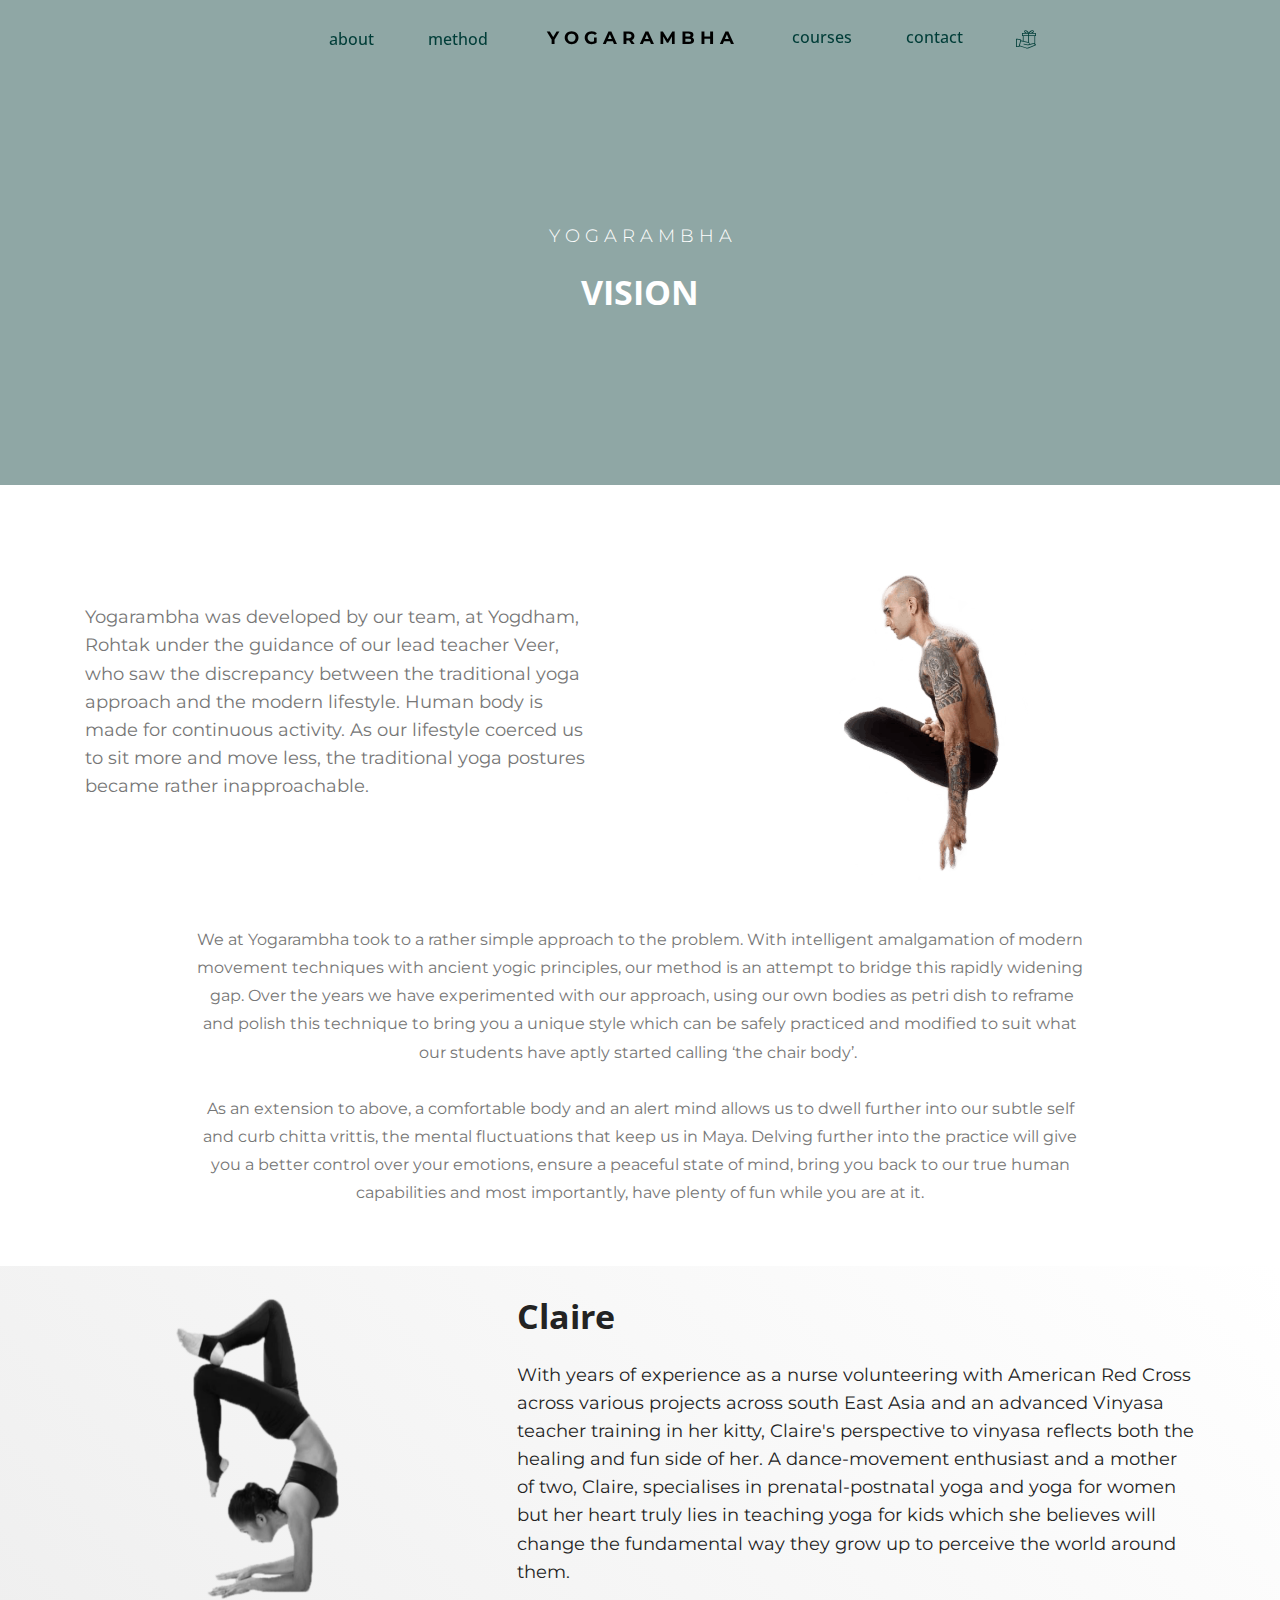
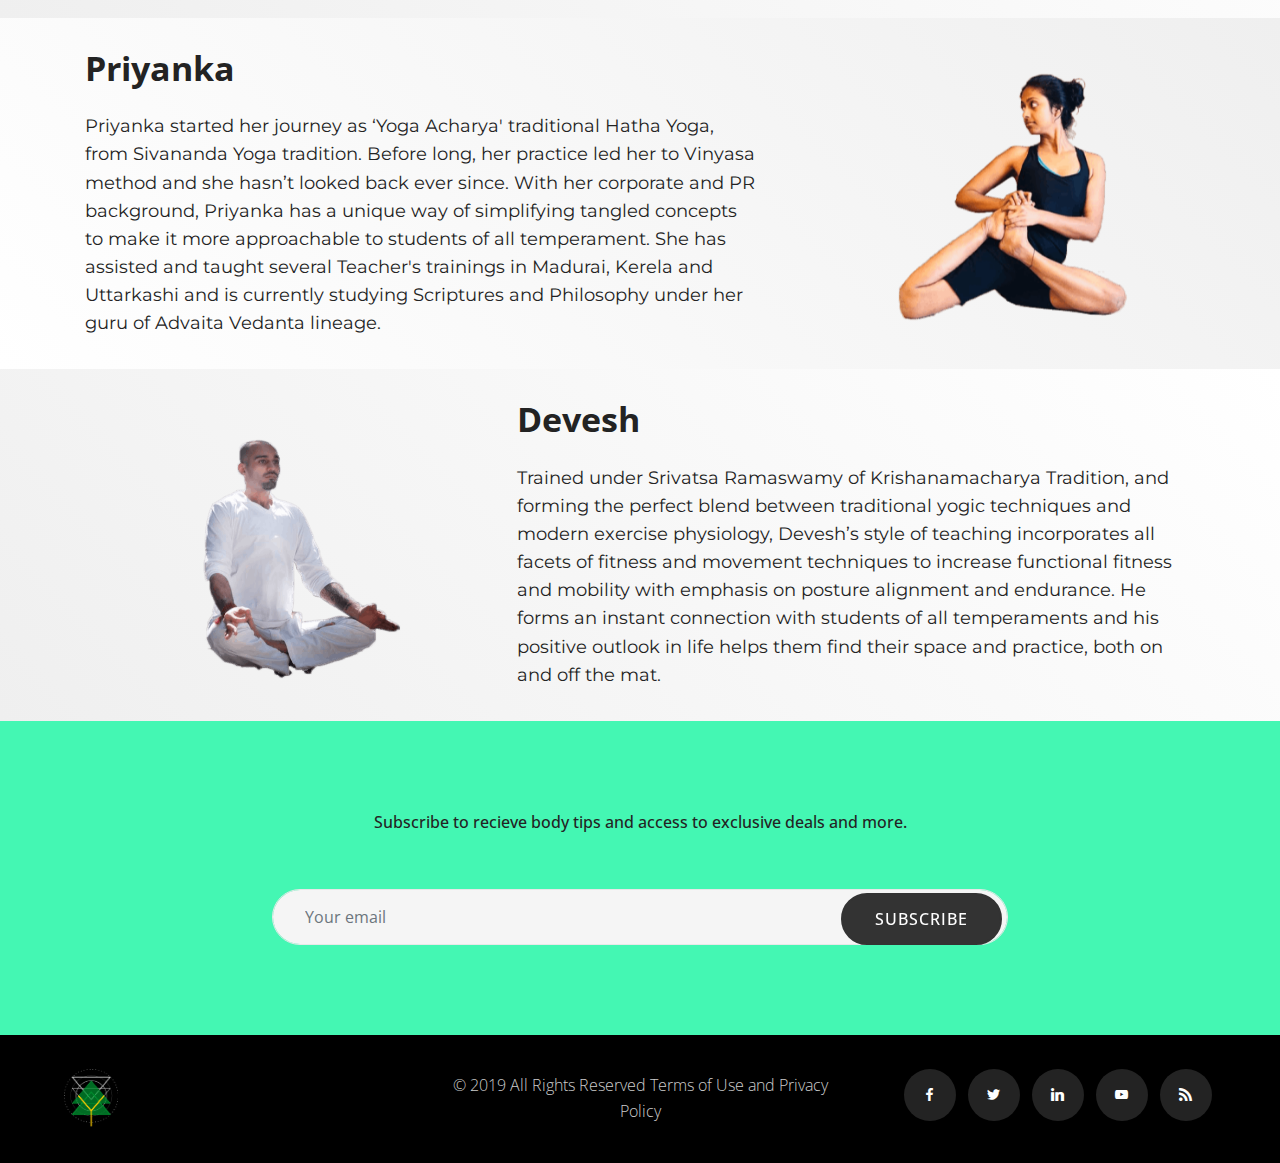
==== commit 365ea334: "create github pages" ====
--- a/about.html
+++ b/about.html
@@ -6,7 +6,7 @@
   <meta http-equiv="X-UA-Compatible" content="IE=edge">
   
   <meta name="viewport" content="width=device-width, initial-scale=1, minimum-scale=1">
-  <link rel="shortcut icon" href="assets/images/yogarambha-logo-tree-1-122x1724.png" type="image/x-icon">
+  <link rel="shortcut icon" href="assets/images/yogarambha-logo-tree-1-122x1722.png" type="image/x-icon">
   <meta name="description" content="">
   <title>About Yogarambha</title>
   <link rel="stylesheet" href="assets/icon54-v4/style.css">
@@ -231,7 +231,7 @@
                     <div class="form1" data-form-type="formoid">
                         <div data-form-alert="" hidden="">Thanks for signing up!
                         </div>
-                        <form class="mbr-form" action="https://mobirise.com/" method="post" data-form-title="My Mobirise Form"><input type="hidden" name="email" data-form-email="true" value="Nm7SHQn9xhFY2H7RLRq2QknCii0sgCpWxYONrQrHhDVhAvIKMDaP6zQvzLDnU2x1REMcbZ9rNURIOfjhiSexeRmyf6N4BuArfmzrKGrZPQMkCNN4ILl1+hP2AWdf6NE6">
+                        <form class="mbr-form" action="https://mobirise.com/" method="post" data-form-title="My Mobirise Form"><input type="hidden" name="email" data-form-email="true" value="gjsGJYHXHllvI8Lepv8dxyLClpn7dyr1mk5JgHHmoysoQP23wAuWL+NmFGU+i5g7aNWwTvZP0CNz5wqPFGBLTbjZbVKGnFOk/7o/EFi42E69nqdYXsF7wIjC1Si+fvbq">
                               <input type="email" class="form-control input-sm input-inverse special-form" name="email" data-form-field="Email" placeholder="Your email" required="" id="email-form4-26">
                               <div class="mbr-section-btn input-group-btn">
                                    <button href="#" class="btn btn-black display-4" type="submit" role="button">SUBSCRIBE
--- a/assets/mobirise/css/mbr-additional.css
+++ b/assets/mobirise/css/mbr-additional.css
@@ -3957,8 +3957,8 @@
 .cid-rjGOSUPZ7p {
   padding-top: 30px;
   padding-bottom: 0px;
-  background-color: #ffffff;
-  background: linear-gradient(45deg, #ffffff, #efefef);
+  background-color: #efefef;
+  background: linear-gradient(45deg, #efefef, #ffffff);
 }
 @media (min-width: 992px) {
   .cid-rjGOSUPZ7p .mbr-figure {
@@ -4123,6 +4123,65 @@
   .cid-r9urQGNcQ9 .mbr-text {
     margin-bottom: 1.5rem;
   }
+}
+.cid-rjGVQjFvKQ {
+  padding-top: 120px;
+  padding-bottom: 45px;
+  background-image: url("../../../assets/images/5817-2000x1333.jpg");
+}
+.cid-rjGVQjFvKQ .container-fluid {
+  padding: 0 3rem;
+}
+.cid-rjGVQjFvKQ .mbr-section-title {
+  margin-bottom: 1.5em;
+}
+.cid-rjGVQjFvKQ .input-main {
+  width: 99.6%;
+  margin-left: .1em;
+  -webkit-justify-content: center;
+  justify-content: center;
+}
+.cid-rjGVQjFvKQ .form-1 {
+  margin: 0 1em;
+  padding: 0;
+}
+.cid-rjGVQjFvKQ .input-wrap {
+  padding: 0;
+  margin-bottom: 1.3em;
+}
+.cid-rjGVQjFvKQ .input-wrap input {
+  border: 1px solid #ddd;
+  border-radius: 22px;
+  background-color: #efefef;
+  padding: 18px 25px;
+  width: 96%;
+}
+.cid-rjGVQjFvKQ .form-group {
+  padding: 0;
+}
+.cid-rjGVQjFvKQ .form-group textarea {
+  background-color: #efefef;
+  border-radius: 22px;
+  padding: 1rem;
+  width: 98%;
+}
+.cid-rjGVQjFvKQ .btn-row {
+  padding-left: 0;
+}
+.cid-rjGVQjFvKQ .btn {
+  padding: 1rem 4rem;
+}
+@media (max-width: 767px) {
+  .cid-rjGVQjFvKQ .container-fluid {
+    padding: 0 1rem;
+  }
+  .cid-rjGVQjFvKQ .btn {
+    padding: 1rem 2rem;
+    font-size: 16px !important;
+  }
+}
+.cid-rjGVQjFvKQ .form-label-outside {
+  text-align: left;
 }
 .cid-r96PkNxbsT .dropdown-item:before {
   font-family: MobiriseIcons !important;
@@ -4549,124 +4608,128 @@
     left: -1rem;
   }
 }
-.cid-rjGRGD0Djb {
-  padding-top: 90px;
-  padding-bottom: 90px;
-}
-.cid-rjGRGD0Djb .mbr-section-title {
+.cid-rjGTNrqhOw {
+  padding-top: 0px;
+  padding-bottom: 0px;
+  padding-left: 0;
+  padding-right: 0;
+  background-color: #232323;
+}
+.cid-rjGTNrqhOw ul {
+  list-style: none;
+  padding: 0;
   margin: 0;
 }
-.cid-rjGRGD0Djb .container-fluid {
-  padding: 0 2rem;
-}
-.cid-rjGRGD0Djb .underline .line {
-  width: 5rem;
-  height: 3px;
-  background: linear-gradient(to right, #003d38, #44f7b3);
+.cid-rjGTNrqhOw ul li {
+  padding: 1rem 0;
+}
+.cid-rjGTNrqhOw ul li:hover {
+  color: #003d38;
+}
+.cid-rjGTNrqhOw .socicon {
+  color: #fff;
+  font-size: 1.5rem;
+}
+.cid-rjGTNrqhOw .mbr-iconfont {
+  margin-right: 1em;
   display: inline-block;
-}
-.cid-rjGRGD0Djb .row {
-  -webkit-justify-content: space-between;
-  justify-content: space-between;
-  -webkit-align-items: center;
-  align-items: center;
-}
-.cid-rjGRGD0Djb .form-1 {
-  background-color: #ffffff;
-  padding: 1.5rem;
-  border-radius: 10px;
-  margin-right: 15px;
-}
-.cid-rjGRGD0Djb .form-1 label {
-  color: #000000;
-}
-.cid-rjGRGD0Djb .input-wrap {
+  vertical-align: bottom;
+}
+.cid-rjGTNrqhOw .google-map {
+  -webkit-flex: 1;
+  flex: 1;
+  display: flex;
+  position: relative;
+}
+.cid-rjGTNrqhOw .map {
   padding: 0;
-  margin-bottom: 1.3em;
-}
-.cid-rjGRGD0Djb .input-wrap input {
-  border: 1px solid #ddd;
-  border-radius: 22px;
-  background-color: #efefef;
-  width: 96%;
-  padding: .5rem 1rem;
-}
-.cid-rjGRGD0Djb .form-group {
+  display: flex;
+  -webkit-flex-direction: column;
+  flex-direction: column;
+}
+.cid-rjGTNrqhOw .map iframe {
+  -webkit-flex: 1;
+  flex: 1;
+}
+@media (min-width: 768px) {
+  .cid-rjGTNrqhOw .map {
+    height: auto;
+  }
+}
+.cid-rjGTNrqhOw .social-list {
+  padding-left: 0;
+  margin-bottom: 0;
+  list-style: none;
+}
+.cid-rjGTNrqhOw .social-list .soc-item {
   padding: 0;
-}
-.cid-rjGRGD0Djb .form-group textarea {
-  background-color: #efefef;
-  border-radius: 22px;
-  padding: 1rem;
-  width: 98%;
-}
-.cid-rjGRGD0Djb .btn-row {
-  padding-left: 0;
-}
-.cid-rjGRGD0Djb .btn-row .btn {
-  padding: 1rem 4rem;
-}
-.cid-rjGRGD0Djb .mbr-section-btn .btn {
-  margin-left: 4px !important;
-}
-@media (min-width: 992px) {
-  .cid-rjGRGD0Djb .container-fluid {
-    padding: 0 5rem;
-  }
-}
-@media (max-width: 767px) {
-  .cid-rjGRGD0Djb .underline .line {
-    height: 2px;
-  }
-  .cid-rjGRGD0Djb .text-element {
-    padding-bottom: 1rem;
-  }
-  .cid-rjGRGD0Djb .form-1 {
-    pading: 1rem;
-    margin: 1rem;
-  }
-}
-.cid-rjGTe1IgKE {
-  padding-top: 45px;
-  padding-bottom: 45px;
-  background-color: #ffffff;
-}
-.cid-rjGTe1IgKE [class^="socicon-"]:before,
-.cid-rjGTe1IgKE [class*=" socicon-"]:before {
-  line-height: 44px;
-}
-.cid-rjGTe1IgKE .underline {
+  margin: 2rem 2rem 0 0;
+  display: inline-block;
+}
+.cid-rjGTNrqhOw .social-list a {
+  margin: 0;
+  opacity: .5;
+  -webkit-transition: .2s linear;
+  transition: .2s linear;
+}
+.cid-rjGTNrqhOw .social-list a:hover {
+  opacity: 1;
+}
+.cid-rjGTNrqhOw .row-element,
+.cid-rjGTNrqhOw .image-element {
+  padding: 0;
+}
+.cid-rjGTNrqhOw .underline {
   padding-top: .5rem;
   padding-bottom: .5rem;
 }
-.cid-rjGTe1IgKE .underline .line {
+.cid-rjGTNrqhOw .underline .line {
   width: 5rem;
   height: 3px;
   background: linear-gradient(90deg, #003d38, #44f7b3);
   display: inline-block;
 }
-.cid-rjGTe1IgKE .socicon {
-  color: #5b686b;
-}
-.cid-rjGTe1IgKE .btn-social {
-  border-color: #16a16c;
-  margin-left: .5rem !important;
-  margin-right: .5rem !important;
-}
-.cid-rjGTe1IgKE .btn-social:hover {
-  background: #16a16c;
-}
-.cid-rjGTe1IgKE .btn-social:hover i.socicon {
-  color: #ffffff !important;
+@media (min-width: 1500px) {
+  .cid-rjGTNrqhOw .text-content {
+    padding: 5rem;
+  }
+}
+@media (min-width: 768px) and (max-width: 1499px) {
+  .cid-rjGTNrqhOw .text-content {
+    padding: 3rem;
+  }
 }
 @media (max-width: 767px) {
-  .cid-rjGTe1IgKE .btn {
-    font-size: 20px !important;
-  }
-  .cid-rjGTe1IgKE .btn-social {
-    margin-right: .1rem !important;
-    margin-left: .1rem !important;
-  }
+  .cid-rjGTNrqhOw .text-content {
+    padding: 2rem 1rem;
+  }
+  .cid-rjGTNrqhOw .underline .line {
+    height: 2px;
+  }
+  .cid-rjGTNrqhOw .mbr-title,
+  .cid-rjGTNrqhOw .underline,
+  .cid-rjGTNrqhOw .mbr-text,
+  .cid-rjGTNrqhOw .mbr-section-btn {
+    text-align: center !important;
+  }
+}
+.cid-rjGTNrqhOw .mbr-title,
+.cid-rjGTNrqhOw .underline {
+  color: #ffffff;
+}
+.cid-rjGTNrqhOw .mbr-text,
+.cid-rjGTNrqhOw .mbr-section-btn {
+  color: #ffffff;
+}
+.cid-rjGTNrqhOw mbr-list LI {
+  color: #ffffff;
+}
+.cid-rjGTNrqhOw mbr-list {
+  text-align: center;
+}
+.cid-rjGTNrqhOw .mbr-list,
+.cid-rjGTNrqhOw .social-list mbr-list {
+  color: #ffffff;
 }
 .cid-rjFoEXDUlY {
   padding-top: 75px;
@@ -4809,65 +4872,6 @@
   .cid-r9urQGNcQ9 .mbr-text {
     margin-bottom: 1.5rem;
   }
-}
-.cid-rjGVQjFvKQ {
-  padding-top: 120px;
-  padding-bottom: 45px;
-  background-image: url("../../../assets/images/5817-2000x1333.jpg");
-}
-.cid-rjGVQjFvKQ .container-fluid {
-  padding: 0 3rem;
-}
-.cid-rjGVQjFvKQ .mbr-section-title {
-  margin-bottom: 1.5em;
-}
-.cid-rjGVQjFvKQ .input-main {
-  width: 99.6%;
-  margin-left: .1em;
-  -webkit-justify-content: center;
-  justify-content: center;
-}
-.cid-rjGVQjFvKQ .form-1 {
-  margin: 0 1em;
-  padding: 0;
-}
-.cid-rjGVQjFvKQ .input-wrap {
-  padding: 0;
-  margin-bottom: 1.3em;
-}
-.cid-rjGVQjFvKQ .input-wrap input {
-  border: 1px solid #ddd;
-  border-radius: 22px;
-  background-color: #efefef;
-  padding: 18px 25px;
-  width: 96%;
-}
-.cid-rjGVQjFvKQ .form-group {
-  padding: 0;
-}
-.cid-rjGVQjFvKQ .form-group textarea {
-  background-color: #efefef;
-  border-radius: 22px;
-  padding: 1rem;
-  width: 98%;
-}
-.cid-rjGVQjFvKQ .btn-row {
-  padding-left: 0;
-}
-.cid-rjGVQjFvKQ .btn {
-  padding: 1rem 4rem;
-}
-@media (max-width: 767px) {
-  .cid-rjGVQjFvKQ .container-fluid {
-    padding: 0 1rem;
-  }
-  .cid-rjGVQjFvKQ .btn {
-    padding: 1rem 2rem;
-    font-size: 16px !important;
-  }
-}
-.cid-rjGVQjFvKQ .form-label-outside {
-  text-align: left;
 }
 .cid-r96PkNxbsT .dropdown-item:before {
   font-family: MobiriseIcons !important;
@@ -5294,128 +5298,124 @@
     left: -1rem;
   }
 }
-.cid-rjGTNrqhOw {
-  padding-top: 0px;
-  padding-bottom: 0px;
+.cid-rjGRGD0Djb {
+  padding-top: 90px;
+  padding-bottom: 90px;
+}
+.cid-rjGRGD0Djb .mbr-section-title {
+  margin: 0;
+}
+.cid-rjGRGD0Djb .container-fluid {
+  padding: 0 2rem;
+}
+.cid-rjGRGD0Djb .underline .line {
+  width: 5rem;
+  height: 3px;
+  background: linear-gradient(to right, #003d38, #44f7b3);
+  display: inline-block;
+}
+.cid-rjGRGD0Djb .row {
+  -webkit-justify-content: space-between;
+  justify-content: space-between;
+  -webkit-align-items: center;
+  align-items: center;
+}
+.cid-rjGRGD0Djb .form-1 {
+  background-color: #ffffff;
+  padding: 1.5rem;
+  border-radius: 10px;
+  margin-right: 15px;
+}
+.cid-rjGRGD0Djb .form-1 label {
+  color: #000000;
+}
+.cid-rjGRGD0Djb .input-wrap {
+  padding: 0;
+  margin-bottom: 1.3em;
+}
+.cid-rjGRGD0Djb .input-wrap input {
+  border: 1px solid #ddd;
+  border-radius: 22px;
+  background-color: #efefef;
+  width: 96%;
+  padding: .5rem 1rem;
+}
+.cid-rjGRGD0Djb .form-group {
+  padding: 0;
+}
+.cid-rjGRGD0Djb .form-group textarea {
+  background-color: #efefef;
+  border-radius: 22px;
+  padding: 1rem;
+  width: 98%;
+}
+.cid-rjGRGD0Djb .btn-row {
   padding-left: 0;
-  padding-right: 0;
-  background-color: #232323;
-}
-.cid-rjGTNrqhOw ul {
-  list-style: none;
-  padding: 0;
-  margin: 0;
-}
-.cid-rjGTNrqhOw ul li {
-  padding: 1rem 0;
-}
-.cid-rjGTNrqhOw ul li:hover {
-  color: #003d38;
-}
-.cid-rjGTNrqhOw .socicon {
-  color: #fff;
-  font-size: 1.5rem;
-}
-.cid-rjGTNrqhOw .mbr-iconfont {
-  margin-right: 1em;
-  display: inline-block;
-  vertical-align: bottom;
-}
-.cid-rjGTNrqhOw .google-map {
-  -webkit-flex: 1;
-  flex: 1;
-  display: flex;
-  position: relative;
-}
-.cid-rjGTNrqhOw .map {
-  padding: 0;
-  display: flex;
-  -webkit-flex-direction: column;
-  flex-direction: column;
-}
-.cid-rjGTNrqhOw .map iframe {
-  -webkit-flex: 1;
-  flex: 1;
-}
-@media (min-width: 768px) {
-  .cid-rjGTNrqhOw .map {
-    height: auto;
-  }
-}
-.cid-rjGTNrqhOw .social-list {
-  padding-left: 0;
-  margin-bottom: 0;
-  list-style: none;
-}
-.cid-rjGTNrqhOw .social-list .soc-item {
-  padding: 0;
-  margin: 2rem 2rem 0 0;
-  display: inline-block;
-}
-.cid-rjGTNrqhOw .social-list a {
-  margin: 0;
-  opacity: .5;
-  -webkit-transition: .2s linear;
-  transition: .2s linear;
-}
-.cid-rjGTNrqhOw .social-list a:hover {
-  opacity: 1;
-}
-.cid-rjGTNrqhOw .row-element,
-.cid-rjGTNrqhOw .image-element {
-  padding: 0;
-}
-.cid-rjGTNrqhOw .underline {
+}
+.cid-rjGRGD0Djb .btn-row .btn {
+  padding: 1rem 4rem;
+}
+.cid-rjGRGD0Djb .mbr-section-btn .btn {
+  margin-left: 4px !important;
+}
+@media (min-width: 992px) {
+  .cid-rjGRGD0Djb .container-fluid {
+    padding: 0 5rem;
+  }
+}
+@media (max-width: 767px) {
+  .cid-rjGRGD0Djb .underline .line {
+    height: 2px;
+  }
+  .cid-rjGRGD0Djb .text-element {
+    padding-bottom: 1rem;
+  }
+  .cid-rjGRGD0Djb .form-1 {
+    pading: 1rem;
+    margin: 1rem;
+  }
+}
+.cid-rjGTe1IgKE {
+  padding-top: 45px;
+  padding-bottom: 45px;
+  background-color: #ffffff;
+}
+.cid-rjGTe1IgKE [class^="socicon-"]:before,
+.cid-rjGTe1IgKE [class*=" socicon-"]:before {
+  line-height: 44px;
+}
+.cid-rjGTe1IgKE .underline {
   padding-top: .5rem;
   padding-bottom: .5rem;
 }
-.cid-rjGTNrqhOw .underline .line {
+.cid-rjGTe1IgKE .underline .line {
   width: 5rem;
   height: 3px;
   background: linear-gradient(90deg, #003d38, #44f7b3);
   display: inline-block;
 }
-@media (min-width: 1500px) {
-  .cid-rjGTNrqhOw .text-content {
-    padding: 5rem;
-  }
-}
-@media (min-width: 768px) and (max-width: 1499px) {
-  .cid-rjGTNrqhOw .text-content {
-    padding: 3rem;
-  }
+.cid-rjGTe1IgKE .socicon {
+  color: #5b686b;
+}
+.cid-rjGTe1IgKE .btn-social {
+  border-color: #16a16c;
+  margin-left: .5rem !important;
+  margin-right: .5rem !important;
+}
+.cid-rjGTe1IgKE .btn-social:hover {
+  background: #16a16c;
+}
+.cid-rjGTe1IgKE .btn-social:hover i.socicon {
+  color: #ffffff !important;
 }
 @media (max-width: 767px) {
-  .cid-rjGTNrqhOw .text-content {
-    padding: 2rem 1rem;
-  }
-  .cid-rjGTNrqhOw .underline .line {
-    height: 2px;
-  }
-  .cid-rjGTNrqhOw .mbr-title,
-  .cid-rjGTNrqhOw .underline,
-  .cid-rjGTNrqhOw .mbr-text,
-  .cid-rjGTNrqhOw .mbr-section-btn {
-    text-align: center !important;
-  }
-}
-.cid-rjGTNrqhOw .mbr-title,
-.cid-rjGTNrqhOw .underline {
-  color: #ffffff;
-}
-.cid-rjGTNrqhOw .mbr-text,
-.cid-rjGTNrqhOw .mbr-section-btn {
-  color: #ffffff;
-}
-.cid-rjGTNrqhOw mbr-list LI {
-  color: #ffffff;
-}
-.cid-rjGTNrqhOw mbr-list {
-  text-align: center;
-}
-.cid-rjGTNrqhOw .mbr-list,
-.cid-rjGTNrqhOw .social-list mbr-list {
-  color: #ffffff;
+  .cid-rjGTe1IgKE .btn {
+    font-size: 20px !important;
+  }
+  .cid-rjGTe1IgKE .btn-social {
+    margin-right: .1rem !important;
+    margin-left: .1rem !important;
+  }
 }
 .cid-rjFoEXDUlY {
   padding-top: 75px;
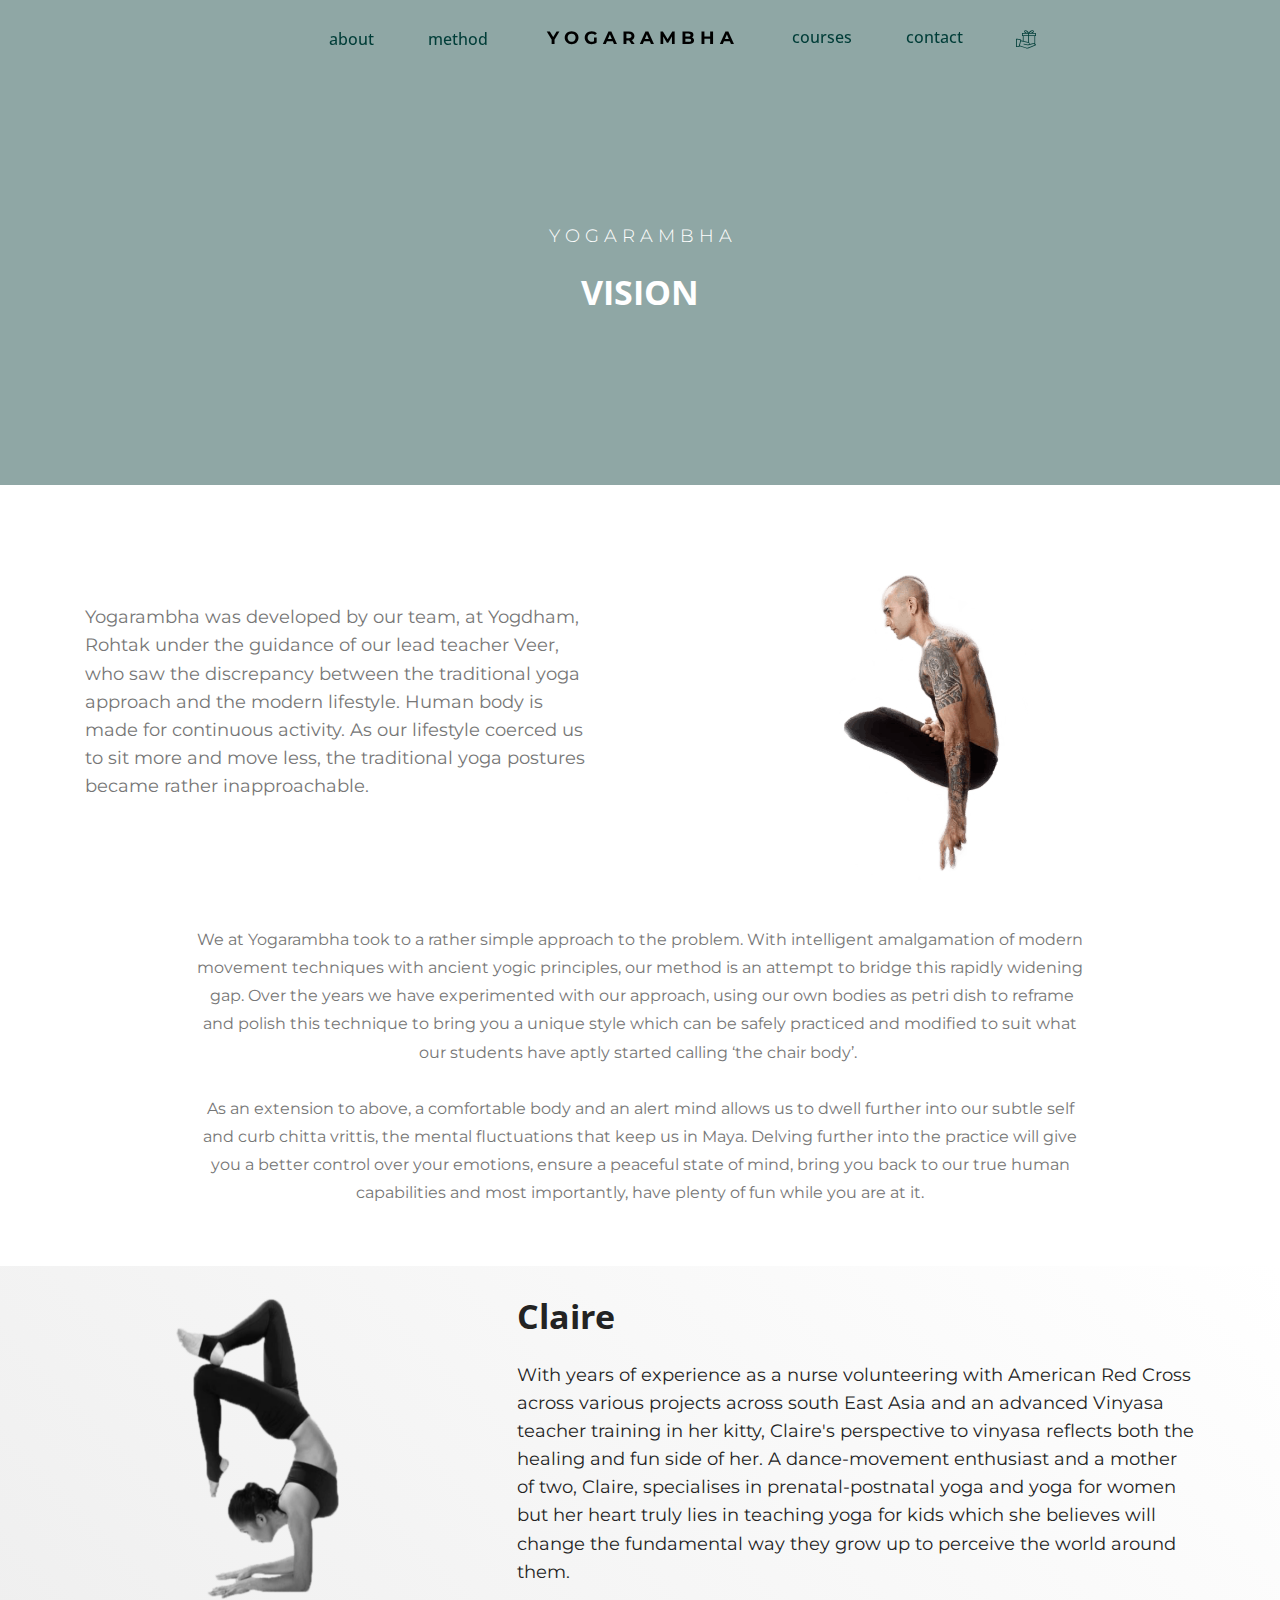
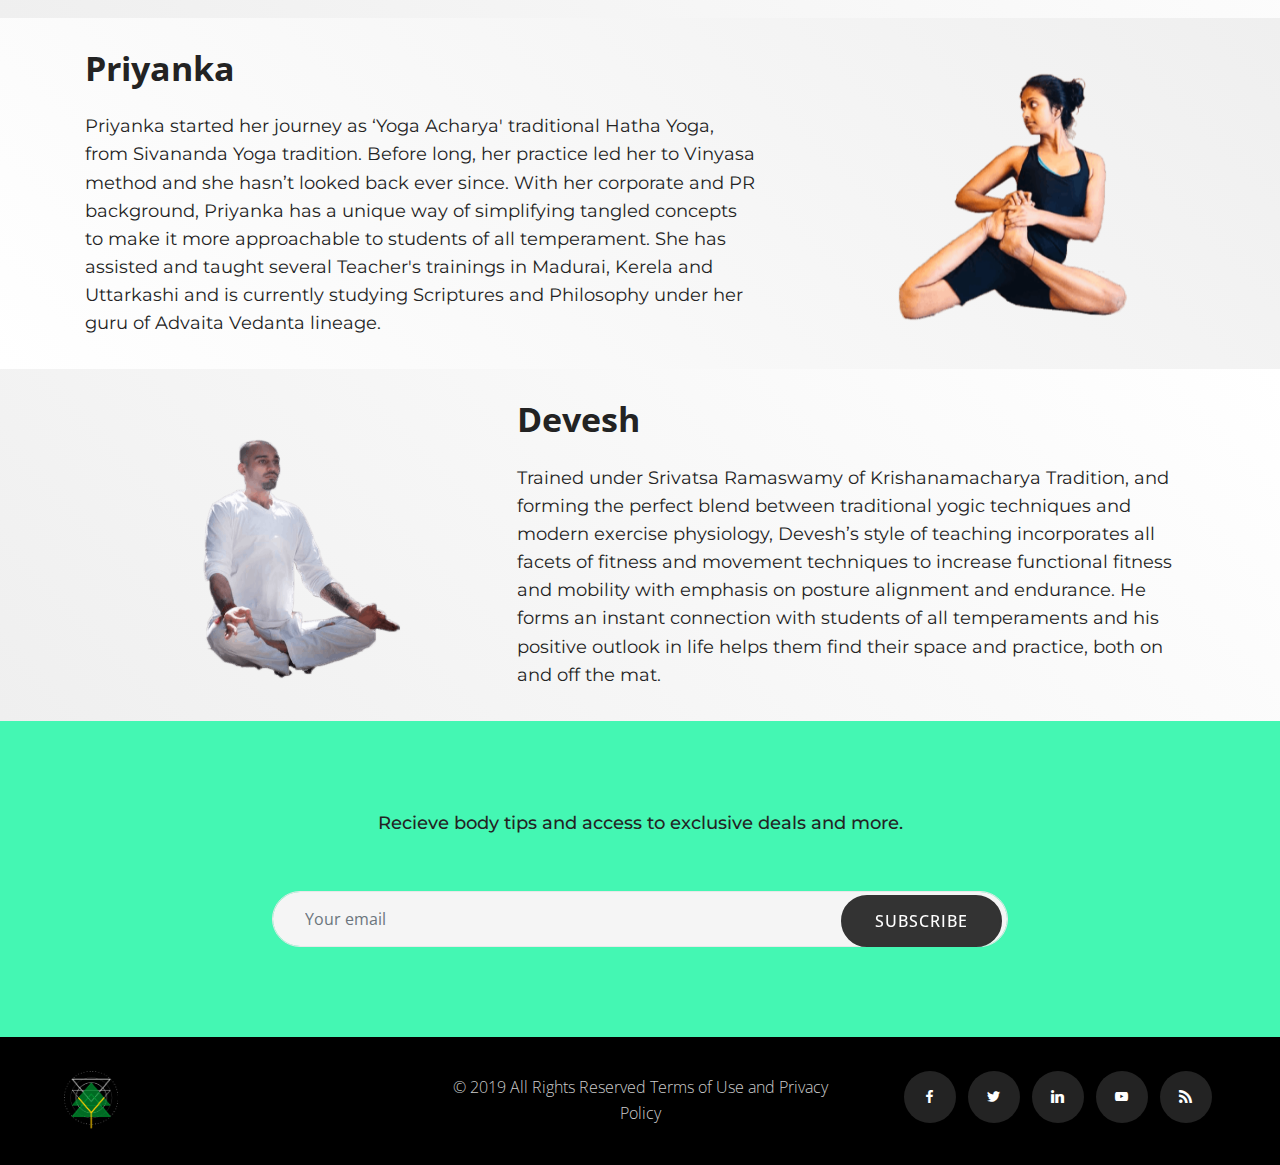
==== commit 47c71f1b: "create github pages" ====
--- a/about.html
+++ b/about.html
@@ -6,7 +6,7 @@
   <meta http-equiv="X-UA-Compatible" content="IE=edge">
   
   <meta name="viewport" content="width=device-width, initial-scale=1, minimum-scale=1">
-  <link rel="shortcut icon" href="assets/images/yogarambha-logo-tree-1-122x1722.png" type="image/x-icon">
+  <link rel="shortcut icon" href="assets/images/yogarambha-logo-tree-1-122x1723.png" type="image/x-icon">
   <meta name="description" content="">
   <title>About Yogarambha</title>
   <link rel="stylesheet" href="assets/icon54-v4/style.css">
@@ -226,12 +226,12 @@
             <div class="col-md-10 form-section">
                 
                 
-                <h2 class="mbr-section-subtitle mbr-fonts-style pt-3 display-7">Subscribe to recieve body tips and access to exclusive deals and more.</h2>
+                <h2 class="mbr-section-subtitle mbr-fonts-style pt-3 display-5">Recieve body tips and access to exclusive deals and more.</h2>
                 <div class="input-form pt-5">
                     <div class="form1" data-form-type="formoid">
                         <div data-form-alert="" hidden="">Thanks for signing up!
                         </div>
-                        <form class="mbr-form" action="https://mobirise.com/" method="post" data-form-title="My Mobirise Form"><input type="hidden" name="email" data-form-email="true" value="gjsGJYHXHllvI8Lepv8dxyLClpn7dyr1mk5JgHHmoysoQP23wAuWL+NmFGU+i5g7aNWwTvZP0CNz5wqPFGBLTbjZbVKGnFOk/7o/EFi42E69nqdYXsF7wIjC1Si+fvbq">
+                        <form class="mbr-form" action="https://mobirise.com/" method="post" data-form-title="My Mobirise Form"><input type="hidden" name="email" data-form-email="true" value="x0ANMyOP6guHIXh3IYf+OsrVFkIa/2EESpv/hzMx8OrIN0w8UGLvuCViERD41sjySPhPzAULlmzvvZcsYP58LLOd1im61Jb15vESzQ6SXno7T+EcXbAosvdVxypps9wV">
                               <input type="email" class="form-control input-sm input-inverse special-form" name="email" data-form-field="Email" placeholder="Your email" required="" id="email-form4-26">
                               <div class="mbr-section-btn input-group-btn">
                                    <button href="#" class="btn btn-black display-4" type="submit" role="button">SUBSCRIBE
